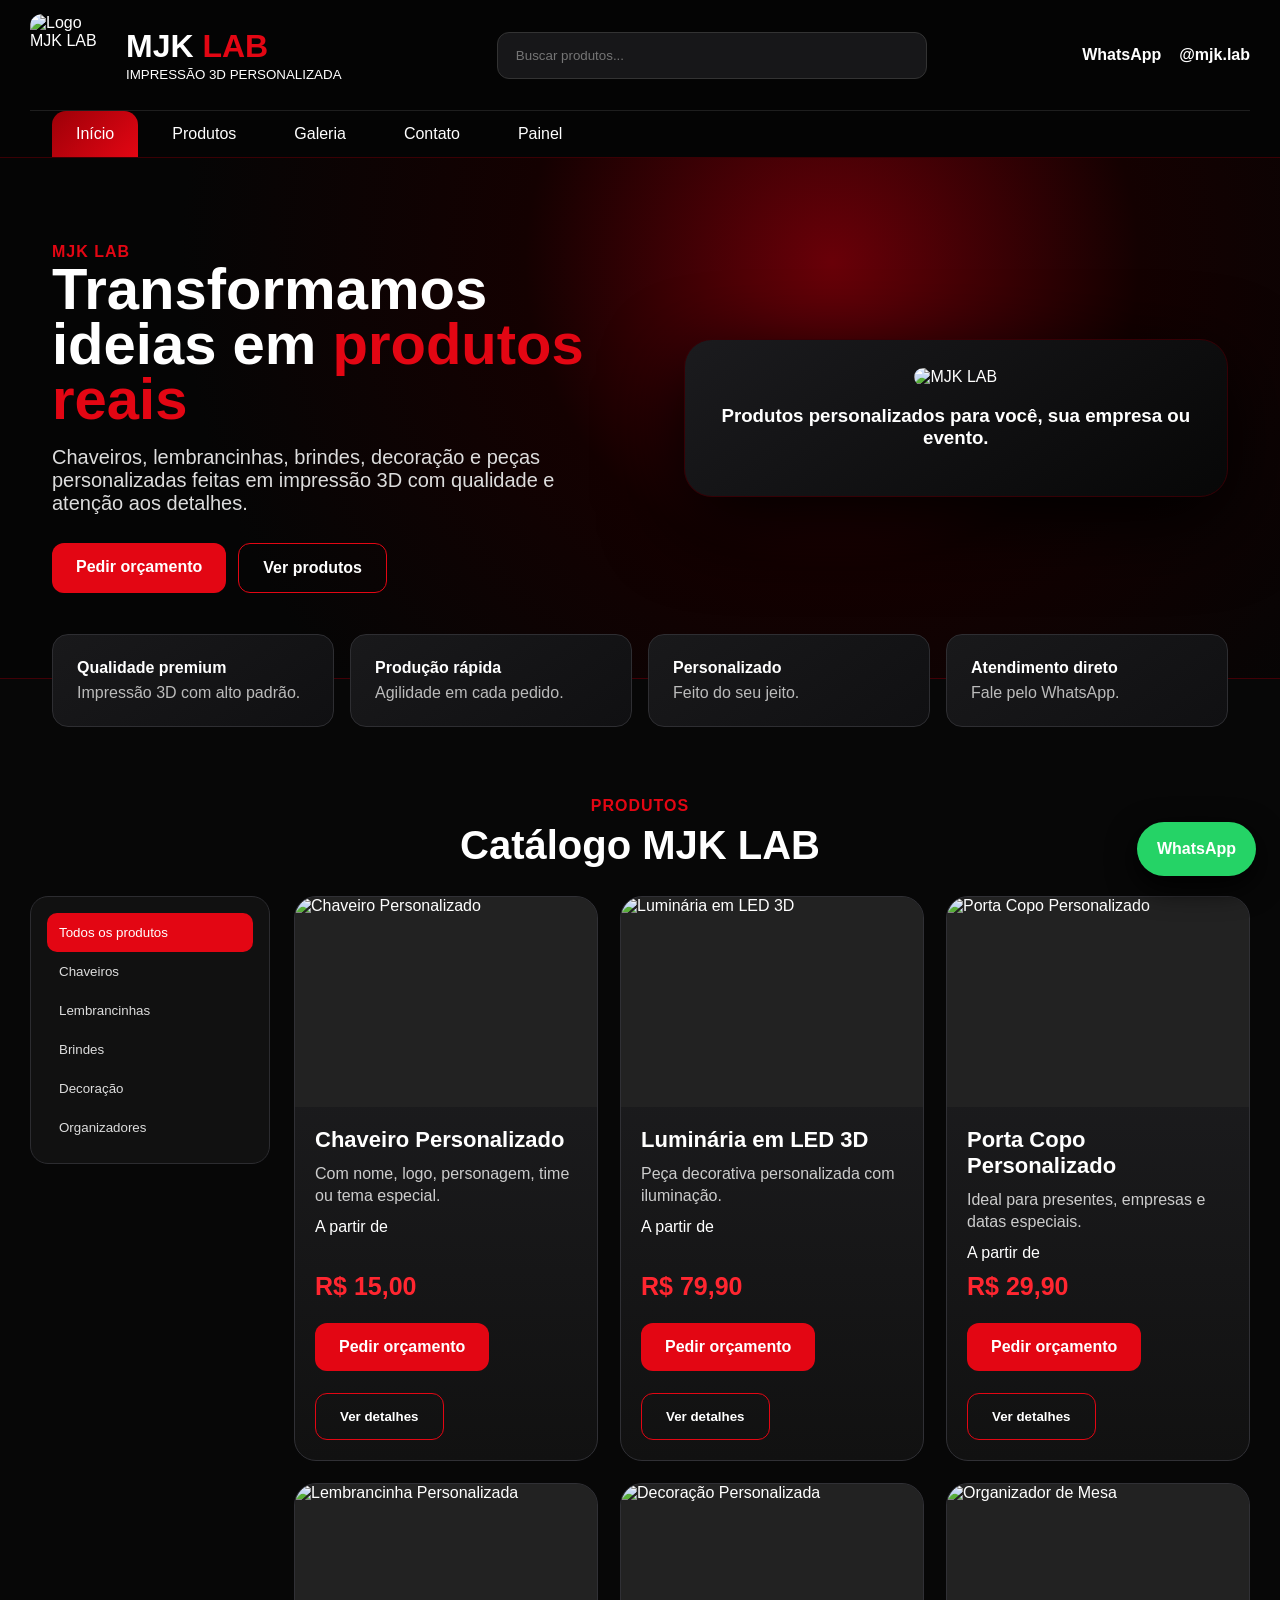
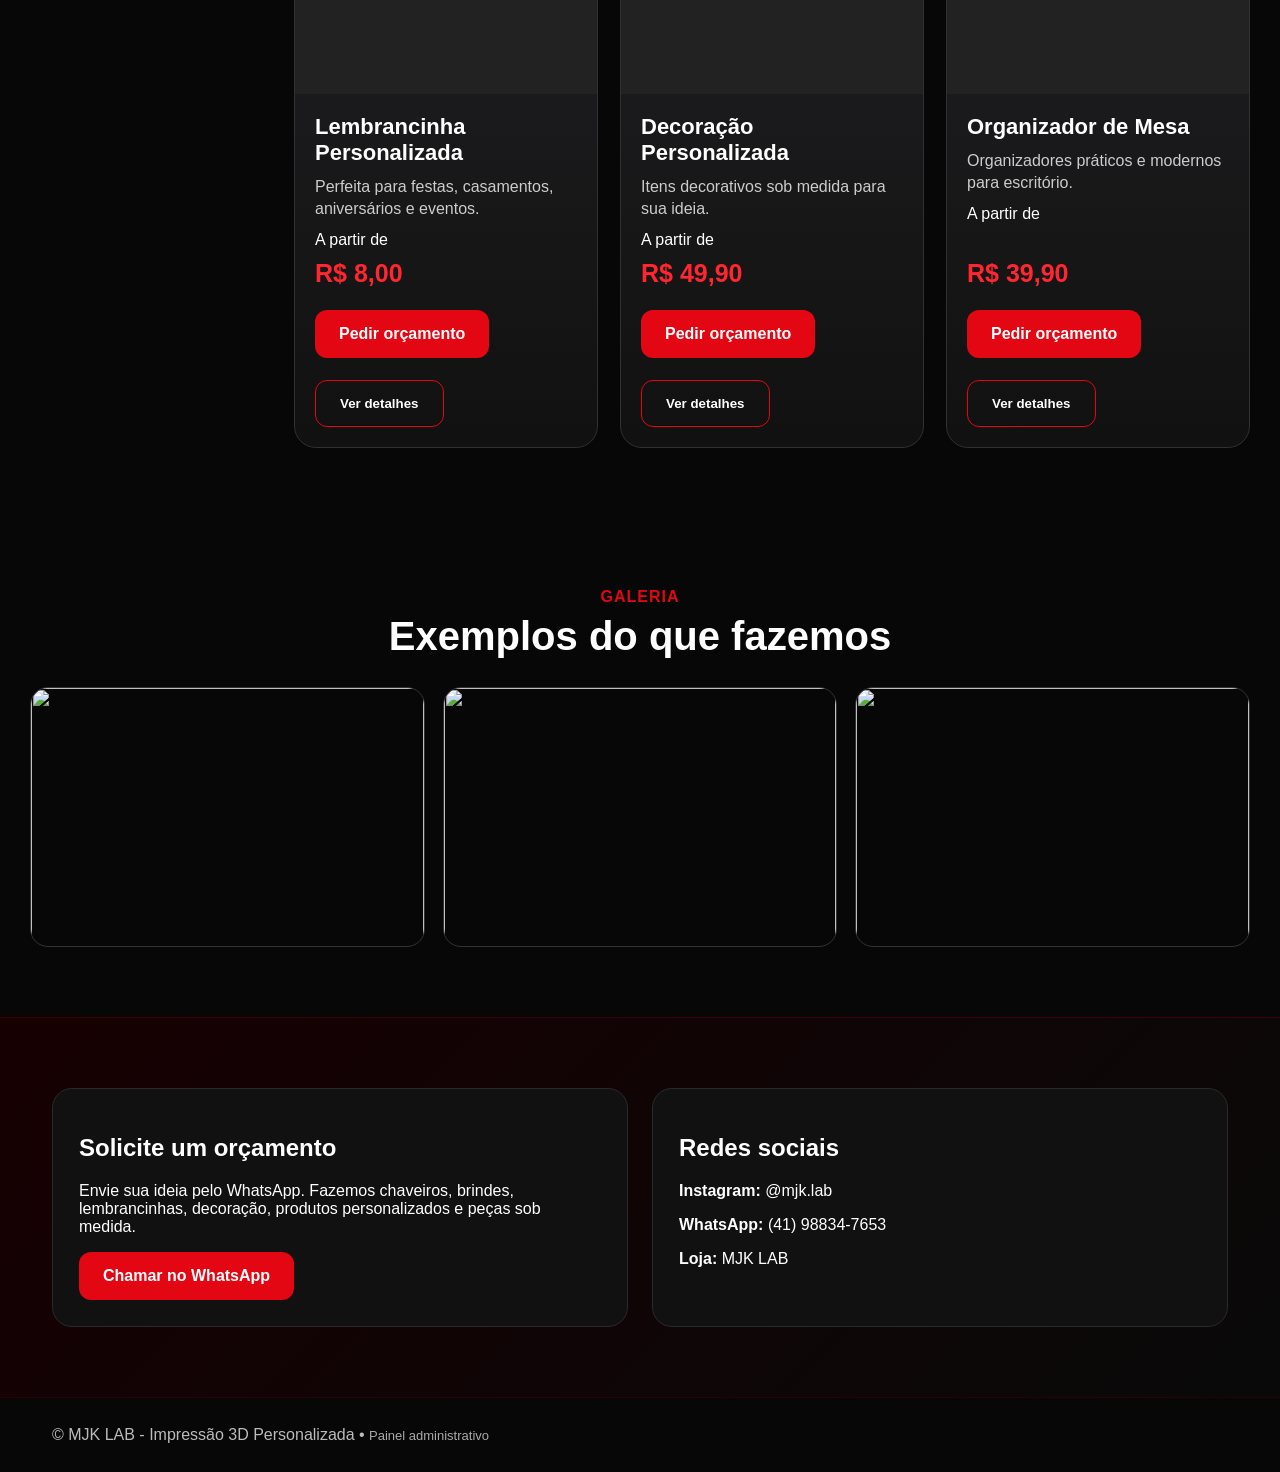
==== index.html @ 2afd1385 "Add files via upload" ====
<!doctype html><html lang="pt-BR"><head><meta charset="utf-8"><meta name="viewport" content="width=device-width,initial-scale=1"><title>MJK LAB | Impressão 3D Personalizada</title><meta name="description" content="Site oficial da MJK LAB: impressão 3D personalizada, chaveiros, brindes, lembrancinhas, decoração e projetos exclusivos."><link rel="stylesheet" href="style.css"><link rel="icon" href="assets/logo-mjk.jpg"></head><body>
<header class="top"><div class="wrap head"><a class="brand" href="#inicio"><img src="assets/logo-mjk.jpg" alt="Logo MJK LAB"><div><h1>MJK <span>LAB</span></h1><small>IMPRESSÃO 3D PERSONALIZADA</small></div></a><div class="search"><input id="search" placeholder="Buscar produtos..."></div><div class="links"><a data-wa="Olá! Quero fazer um orçamento com a MJK LAB" target="_blank">WhatsApp</a><a data-insta target="_blank">@mjk.lab</a></div></div><nav class="wrap nav"><a class="active" href="#inicio">Início</a><a href="#produtos">Produtos</a><a href="#galeria">Galeria</a><a href="#contato">Contato</a><a href="admin/index.html">Painel</a></nav></header>
<main id="inicio" class="hero"><div class="wrap"><section><div class="tag">MJK LAB</div><h2>Transformamos ideias em <span class="red">produtos reais</span></h2><p>Chaveiros, lembrancinhas, brindes, decoração e peças personalizadas feitas em impressão 3D com qualidade e atenção aos detalhes.</p><div class="btns"><a class="btn" data-wa="Olá! Quero solicitar um orçamento" target="_blank">Pedir orçamento</a><a class="btn out" href="#produtos">Ver produtos</a></div></section><section class="hero-card"><img src="assets/logo-mjk.jpg" alt="MJK LAB"><h3>Produtos personalizados para você, sua empresa ou evento.</h3></section></div></main>
<section class="wrap features"><div class="feature"><b>Qualidade premium</b><p>Impressão 3D com alto padrão.</p></div><div class="feature"><b>Produção rápida</b><p>Agilidade em cada pedido.</p></div><div class="feature"><b>Personalizado</b><p>Feito do seu jeito.</p></div><div class="feature"><b>Atendimento direto</b><p>Fale pelo WhatsApp.</p></div></section>
<section id="produtos" class="section wrap"><div class="center"><div class="tag">Produtos</div><h2 class="title">Catálogo MJK LAB</h2></div><div class="layout"><aside class="side"><button class="cat active" data-cat="Todos">Todos os produtos</button><button class="cat" data-cat="Chaveiros">Chaveiros</button><button class="cat" data-cat="Lembrancinhas">Lembrancinhas</button><button class="cat" data-cat="Brindes">Brindes</button><button class="cat" data-cat="Decoração">Decoração</button><button class="cat" data-cat="Organizadores">Organizadores</button></aside><div class="grid" id="products"></div></div></section>
<section id="galeria" class="section wrap"><div class="center"><div class="tag">Galeria</div><h2 class="title">Exemplos do que fazemos</h2></div><div class="gallery"><img src="assets/produtos/chaveiro.jpg"><img src="assets/produtos/luminaria.jpg"><img src="assets/produtos/porta-copo.jpg"></div></section>
<section id="contato" class="section contact"><div class="wrap contact-box"><div class="card"><h2>Solicite um orçamento</h2><p>Envie sua ideia pelo WhatsApp. Fazemos chaveiros, brindes, lembrancinhas, decoração, produtos personalizados e peças sob medida.</p><a class="btn" data-wa="Olá! Vim pelo site e quero fazer um orçamento" target="_blank">Chamar no WhatsApp</a></div><div class="card"><h2>Redes sociais</h2><p><b>Instagram:</b> <a data-insta target="_blank">@mjk.lab</a></p><p><b>WhatsApp:</b> (41) 98834-7653</p><p><b>Loja:</b> MJK LAB</p></div></div></section>
<footer class="foot"><div class="wrap">© MJK LAB - Impressão 3D Personalizada • <a class="admin-link" href="admin/index.html">Painel administrativo</a></div></footer><a class="float" data-wa="Olá! Quero atendimento pelo WhatsApp" target="_blank">WhatsApp</a><div id="modal" class="modal"></div><script src="script.js"></script></body></html>
---- style.css ----
:root{--bg:#070707;--card:#141416;--card2:#202024;--red:#e30613;--red2:#9d0008;--text:#fff;--muted:#c9c9c9;--line:#2e2e32}*{box-sizing:border-box}body{margin:0;font-family:Arial,Helvetica,sans-serif;background:var(--bg);color:var(--text)}a{color:inherit;text-decoration:none}.wrap{max-width:1220px;margin:auto;padding:0 22px}.top{position:sticky;top:0;z-index:10;background:#050505e8;backdrop-filter:blur(12px);border-bottom:1px solid #3a0004}.head{display:flex;align-items:center;gap:20px;padding:14px 0}.brand{display:flex;align-items:center;gap:14px}.brand img{width:82px;height:82px;object-fit:cover;border-radius:12px}.brand h1{margin:0;font-size:32px}.brand span,.red{color:var(--red)}.search{flex:1;display:flex;justify-content:center}.search input{width:min(430px,100%);padding:15px 18px;border:1px solid #333;background:#171719;color:#fff;border-radius:12px}.links{display:flex;gap:18px;align-items:center;font-weight:700}.nav{display:flex;gap:10px;border-top:1px solid #1e1e1e}.nav a{padding:14px 24px;border-radius:14px 14px 0 0}.nav a:hover,.nav .active{background:linear-gradient(135deg,var(--red2),var(--red))}.hero{background:radial-gradient(circle at 65% 20%,#690008 0,#140101 33%,#050505 70%);border-bottom:1px solid #410006}.hero .wrap{display:grid;grid-template-columns:1.05fr .95fr;gap:30px;align-items:center;min-height:520px}.hero h2{font-size:58px;line-height:.95;margin:0 0 18px}.hero p{font-size:20px;color:#ddd;max-width:560px}.btns{display:flex;gap:12px;flex-wrap:wrap;margin-top:28px}.btn{border:0;padding:15px 24px;border-radius:12px;background:var(--red);color:#fff;font-weight:800;cursor:pointer;display:inline-block}.btn.out{background:transparent;border:1px solid var(--red)}.hero-card{background:linear-gradient(145deg,#1b1b1e,#070707);border:1px solid #350005;border-radius:28px;padding:28px;text-align:center;box-shadow:0 25px 80px #000}.hero-card img{width:100%;max-width:420px;border-radius:20px}.features{display:grid;grid-template-columns:repeat(4,1fr);gap:16px;margin-top:-45px}.feature{background:linear-gradient(145deg,#19191b,#101012);border:1px solid var(--line);border-radius:16px;padding:24px}.feature b{color:#fff}.feature p{margin:7px 0 0;color:#bbb}.section{padding:70px 0}.center{text-align:center}.tag{color:var(--red);font-weight:900;text-transform:uppercase;letter-spacing:1px}.title{font-size:40px;margin:8px 0 28px}.layout{display:grid;grid-template-columns:240px 1fr;gap:24px}.side{background:#111;border:1px solid #2c2c30;border-radius:18px;padding:16px;height:max-content;position:sticky;top:150px}.cat{display:block;width:100%;text-align:left;border:0;border-radius:10px;background:transparent;color:#ddd;padding:12px;cursor:pointer}.cat.active,.cat:hover{background:var(--red);color:#fff}.grid{display:grid;grid-template-columns:repeat(3,1fr);gap:22px}.product{background:linear-gradient(180deg,#202023,#111);border:1px solid #303035;border-radius:22px;overflow:hidden;display:flex;flex-direction:column;min-height:455px}.product img{width:100%;height:210px;object-fit:cover;background:#222}.product .body{padding:20px;display:flex;flex-direction:column;gap:10px;flex:1}.product h3{font-size:22px;margin:0}.product p{color:#ccc;margin:0;line-height:1.4}.price{font-size:25px;font-weight:900;color:#ff2630;margin-top:auto}.product .btn{align-self:flex-start;margin-top:12px}.gallery{display:grid;grid-template-columns:repeat(3,1fr);gap:18px}.gallery img{width:100%;height:260px;object-fit:cover;border-radius:18px;border:1px solid #333}.contact{background:linear-gradient(135deg,#170002,#090909);border-top:1px solid #3a0004}.contact-box{display:grid;grid-template-columns:1fr 1fr;gap:24px}.card{background:#111;border:1px solid #2a2a2e;border-radius:20px;padding:26px}.float{position:fixed;right:24px;bottom:24px;background:#25d366;color:#fff;padding:18px 20px;border-radius:999px;font-weight:900;box-shadow:0 10px 30px #000;z-index:11}.foot{padding:28px 0;border-top:1px solid #2d0004;color:#bbb}.admin-link{font-size:13px;color:#aaa}.modal{display:none;position:fixed;inset:0;background:#000b;z-index:30;place-items:center;padding:20px}.modal.show{display:grid}.modal-box{background:#111;border:1px solid #333;border-radius:20px;max-width:620px;width:100%;padding:24px}.modal-box img{width:100%;max-height:260px;object-fit:cover;border-radius:12px}.close{float:right;background:#222;color:#fff;border:0;border-radius:8px;padding:8px 12px;cursor:pointer}@media(max-width:900px){.head{flex-wrap:wrap}.links{width:100%;justify-content:center}.hero .wrap,.contact-box,.layout{grid-template-columns:1fr}.features,.grid,.gallery{grid-template-columns:1fr 1fr}.hero h2{font-size:42px}.side{position:static}.brand img{width:60px;height:60px}}@media(max-width:580px){.features,.grid,.gallery{grid-template-columns:1fr}.nav{overflow:auto}.hero h2{font-size:36px}.brand h1{font-size:24px}.hero .wrap{min-height:auto;padding-top:40px;padding-bottom:50px}.float{right:12px;bottom:12px}}
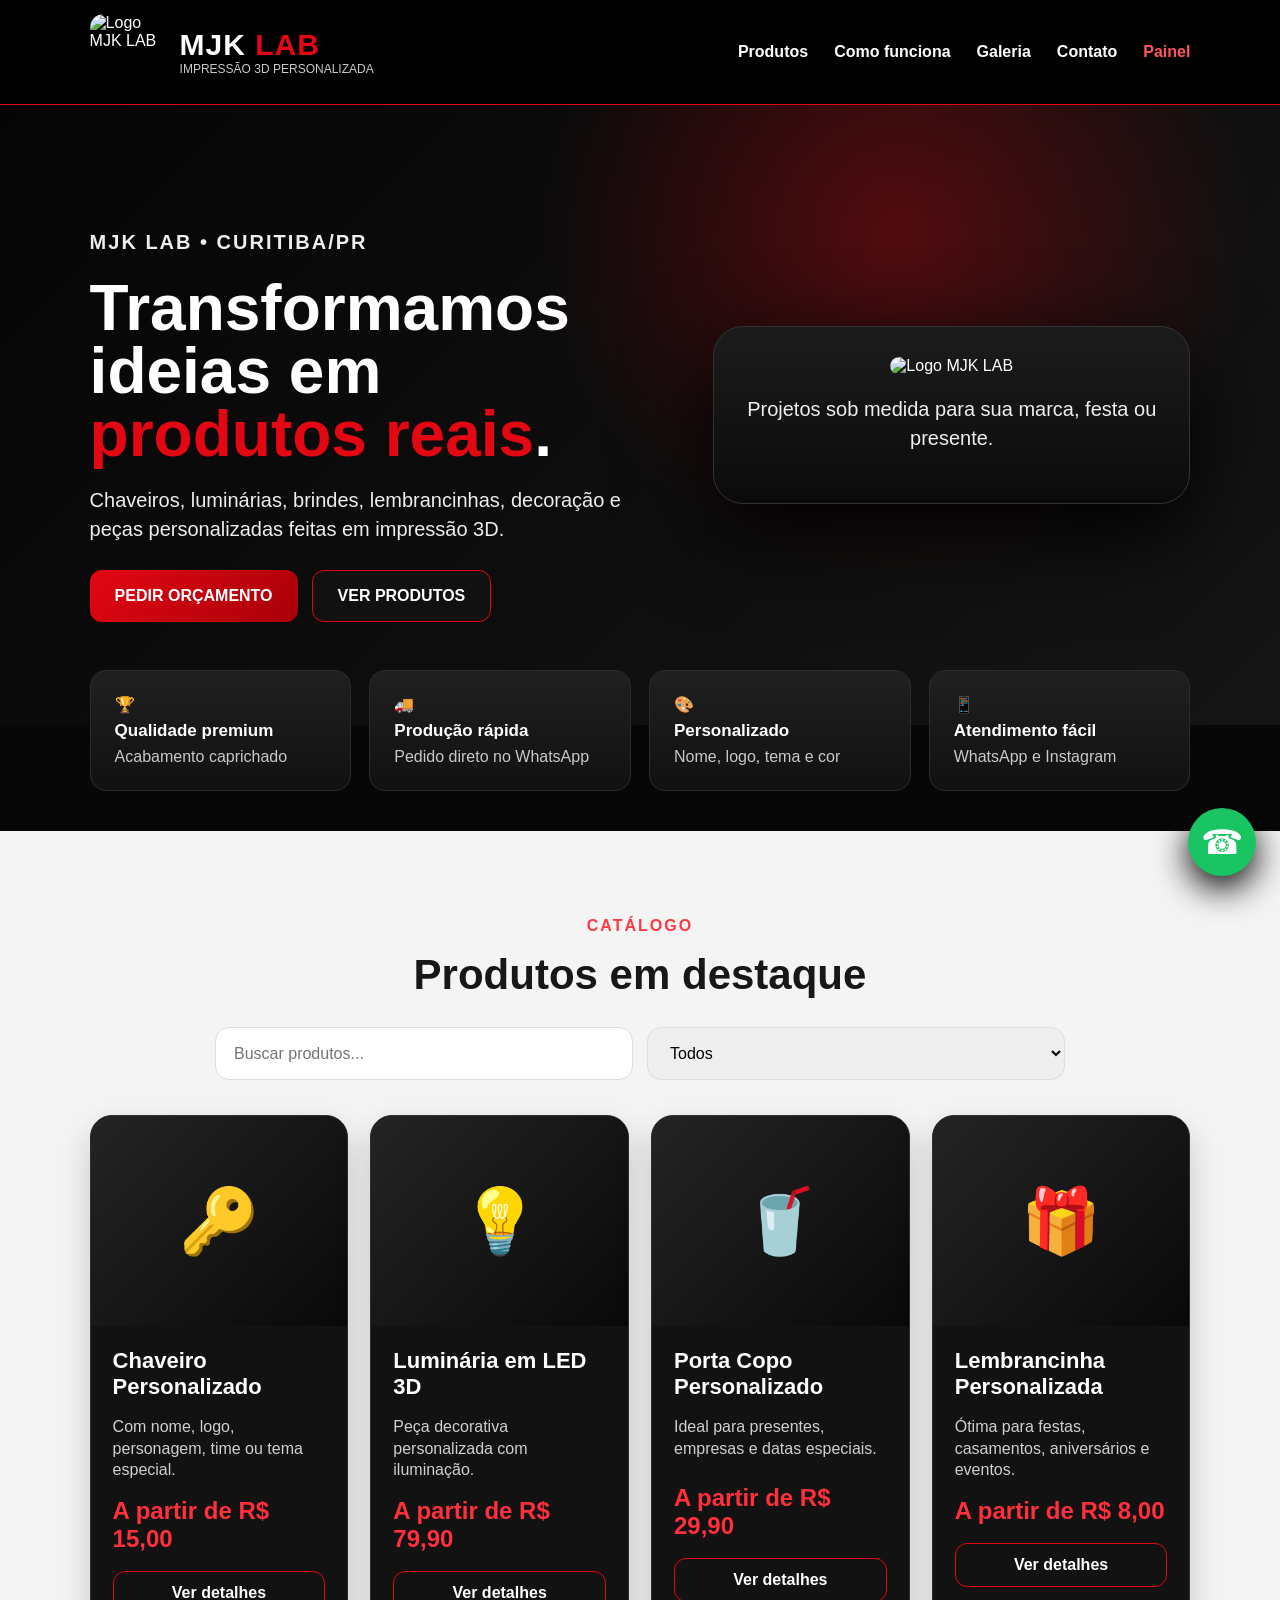
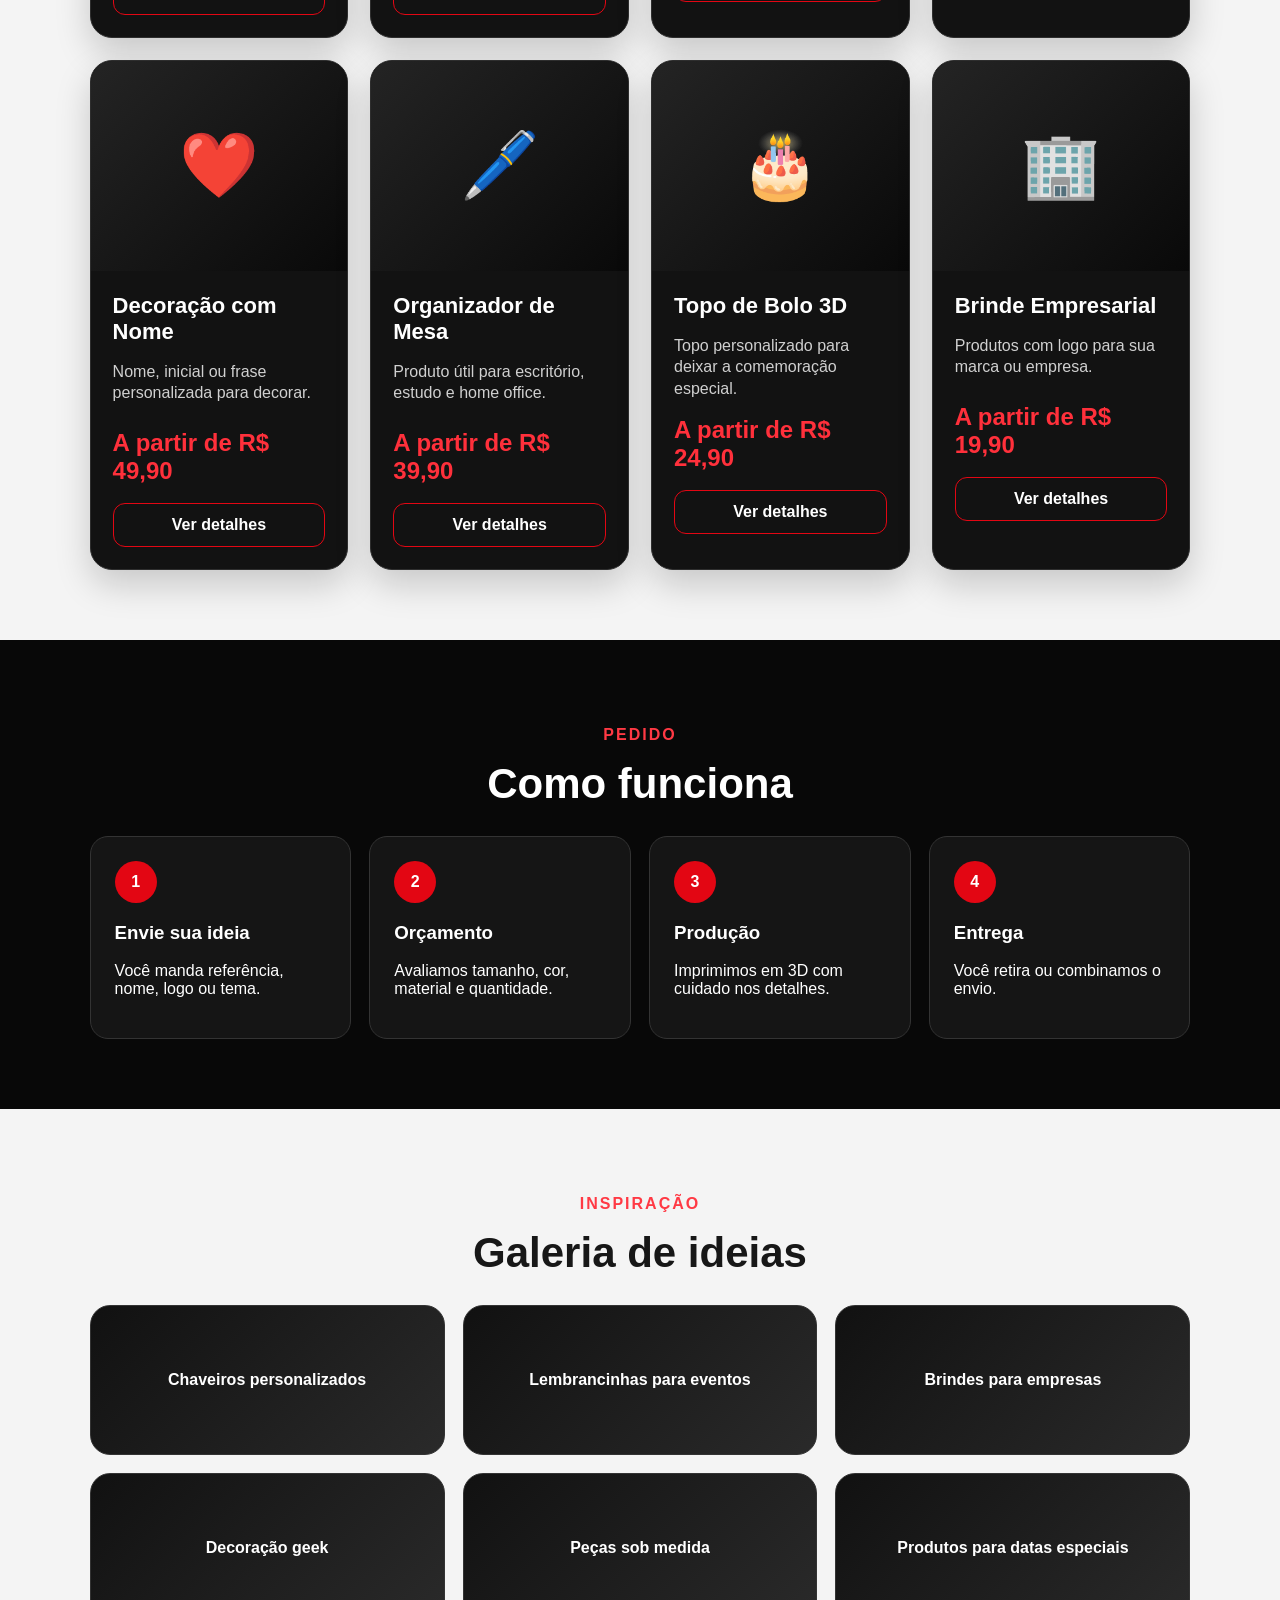
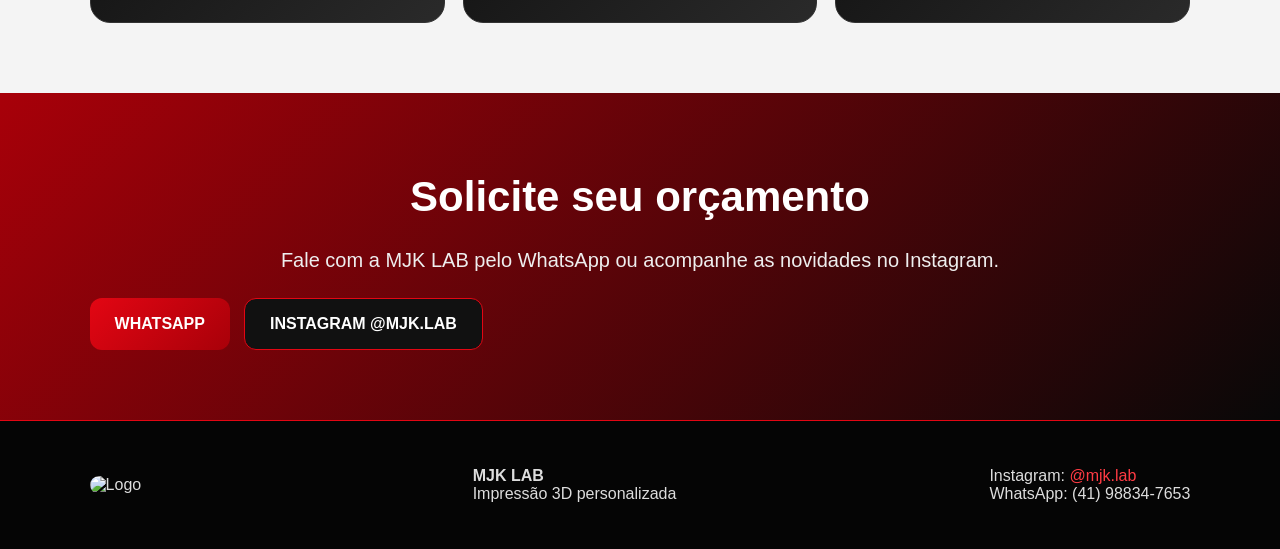
==== commit a9a1b58a: "Add files via upload" ====
--- a/index.html
+++ b/index.html
@@ -1,8 +1,42 @@
-<!doctype html><html lang="pt-BR"><head><meta charset="utf-8"><meta name="viewport" content="width=device-width,initial-scale=1"><title>MJK LAB | Impressão 3D Personalizada</title><meta name="description" content="Site oficial da MJK LAB: impressão 3D personalizada, chaveiros, brindes, lembrancinhas, decoração e projetos exclusivos."><link rel="stylesheet" href="style.css"><link rel="icon" href="assets/logo-mjk.jpg"></head><body>
-<header class="top"><div class="wrap head"><a class="brand" href="#inicio"><img src="assets/logo-mjk.jpg" alt="Logo MJK LAB"><div><h1>MJK <span>LAB</span></h1><small>IMPRESSÃO 3D PERSONALIZADA</small></div></a><div class="search"><input id="search" placeholder="Buscar produtos..."></div><div class="links"><a data-wa="Olá! Quero fazer um orçamento com a MJK LAB" target="_blank">WhatsApp</a><a data-insta target="_blank">@mjk.lab</a></div></div><nav class="wrap nav"><a class="active" href="#inicio">Início</a><a href="#produtos">Produtos</a><a href="#galeria">Galeria</a><a href="#contato">Contato</a><a href="admin/index.html">Painel</a></nav></header>
-<main id="inicio" class="hero"><div class="wrap"><section><div class="tag">MJK LAB</div><h2>Transformamos ideias em <span class="red">produtos reais</span></h2><p>Chaveiros, lembrancinhas, brindes, decoração e peças personalizadas feitas em impressão 3D com qualidade e atenção aos detalhes.</p><div class="btns"><a class="btn" data-wa="Olá! Quero solicitar um orçamento" target="_blank">Pedir orçamento</a><a class="btn out" href="#produtos">Ver produtos</a></div></section><section class="hero-card"><img src="assets/logo-mjk.jpg" alt="MJK LAB"><h3>Produtos personalizados para você, sua empresa ou evento.</h3></section></div></main>
-<section class="wrap features"><div class="feature"><b>Qualidade premium</b><p>Impressão 3D com alto padrão.</p></div><div class="feature"><b>Produção rápida</b><p>Agilidade em cada pedido.</p></div><div class="feature"><b>Personalizado</b><p>Feito do seu jeito.</p></div><div class="feature"><b>Atendimento direto</b><p>Fale pelo WhatsApp.</p></div></section>
-<section id="produtos" class="section wrap"><div class="center"><div class="tag">Produtos</div><h2 class="title">Catálogo MJK LAB</h2></div><div class="layout"><aside class="side"><button class="cat active" data-cat="Todos">Todos os produtos</button><button class="cat" data-cat="Chaveiros">Chaveiros</button><button class="cat" data-cat="Lembrancinhas">Lembrancinhas</button><button class="cat" data-cat="Brindes">Brindes</button><button class="cat" data-cat="Decoração">Decoração</button><button class="cat" data-cat="Organizadores">Organizadores</button></aside><div class="grid" id="products"></div></div></section>
-<section id="galeria" class="section wrap"><div class="center"><div class="tag">Galeria</div><h2 class="title">Exemplos do que fazemos</h2></div><div class="gallery"><img src="assets/produtos/chaveiro.jpg"><img src="assets/produtos/luminaria.jpg"><img src="assets/produtos/porta-copo.jpg"></div></section>
-<section id="contato" class="section contact"><div class="wrap contact-box"><div class="card"><h2>Solicite um orçamento</h2><p>Envie sua ideia pelo WhatsApp. Fazemos chaveiros, brindes, lembrancinhas, decoração, produtos personalizados e peças sob medida.</p><a class="btn" data-wa="Olá! Vim pelo site e quero fazer um orçamento" target="_blank">Chamar no WhatsApp</a></div><div class="card"><h2>Redes sociais</h2><p><b>Instagram:</b> <a data-insta target="_blank">@mjk.lab</a></p><p><b>WhatsApp:</b> (41) 98834-7653</p><p><b>Loja:</b> MJK LAB</p></div></div></section>
-<footer class="foot"><div class="wrap">© MJK LAB - Impressão 3D Personalizada • <a class="admin-link" href="admin/index.html">Painel administrativo</a></div></footer><a class="float" data-wa="Olá! Quero atendimento pelo WhatsApp" target="_blank">WhatsApp</a><div id="modal" class="modal"></div><script src="script.js"></script></body></html>
+<!doctype html>
+<html lang="pt-BR">
+<head>
+  <meta charset="utf-8" />
+  <meta name="viewport" content="width=device-width, initial-scale=1" />
+  <title>MJK LAB | Impressão 3D Personalizada</title>
+  <meta name="description" content="MJK LAB: impressão 3D personalizada, chaveiros, brindes, lembrancinhas, decoração, presentes e projetos exclusivos." />
+  <link rel="stylesheet" href="estilo.css" />
+</head>
+<body>
+  <header class="topbar">
+    <a class="brand" href="#inicio"><img src="assets/logo-mjk.jpg" alt="Logo MJK LAB"><span><b>MJK <em>LAB</em></b><small>Impressão 3D personalizada</small></span></a>
+    <button class="menu" id="menuBtn">☰</button>
+    <nav id="nav">
+      <a href="#produtos">Produtos</a><a href="#como-funciona">Como funciona</a><a href="#galeria">Galeria</a><a href="#contato">Contato</a><a href="admin/index.html" class="adminlink">Painel</a>
+    </nav>
+  </header>
+  <main>
+    <section class="hero" id="inicio">
+      <div class="heroText">
+        <p class="tag">MJK LAB • Curitiba/PR</p>
+        <h1>Transformamos ideias em <span>produtos reais</span>.</h1>
+        <p>Chaveiros, luminárias, brindes, lembrancinhas, decoração e peças personalizadas feitas em impressão 3D.</p>
+        <div class="actions"><a class="btn primary" target="_blank" href="https://wa.me/5541988347653?text=Ol%C3%A1%2C%20vim%20pelo%20site%20da%20MJK%20LAB%20e%20quero%20um%20or%C3%A7amento.">Pedir orçamento</a><a class="btn ghost" href="#produtos">Ver produtos</a></div>
+      </div>
+      <div class="heroCard"><img src="assets/logo-mjk.jpg" alt="Logo MJK LAB"><p>Projetos sob medida para sua marca, festa ou presente.</p></div>
+    </section>
+    <section class="features"><div>🏆<b>Qualidade premium</b><span>Acabamento caprichado</span></div><div>🚚<b>Produção rápida</b><span>Pedido direto no WhatsApp</span></div><div>🎨<b>Personalizado</b><span>Nome, logo, tema e cor</span></div><div>📱<b>Atendimento fácil</b><span>WhatsApp e Instagram</span></div></section>
+    <section class="section" id="produtos">
+      <p class="tag center">Catálogo</p><h2>Produtos em destaque</h2>
+      <div class="toolbar"><input id="busca" placeholder="Buscar produtos..."/><select id="categoria"><option value="todos">Todos</option></select></div>
+      <div id="gridProdutos" class="grid"></div>
+    </section>
+    <section class="section dark" id="como-funciona"><p class="tag center">Pedido</p><h2>Como funciona</h2><div class="steps"><div><b>1</b><h3>Envie sua ideia</h3><p>Você manda referência, nome, logo ou tema.</p></div><div><b>2</b><h3>Orçamento</h3><p>Avaliamos tamanho, cor, material e quantidade.</p></div><div><b>3</b><h3>Produção</h3><p>Imprimimos em 3D com cuidado nos detalhes.</p></div><div><b>4</b><h3>Entrega</h3><p>Você retira ou combinamos o envio.</p></div></div></section>
+    <section class="section" id="galeria"><p class="tag center">Inspiração</p><h2>Galeria de ideias</h2><div class="gallery"><div>Chaveiros personalizados</div><div>Lembrancinhas para eventos</div><div>Brindes para empresas</div><div>Decoração geek</div><div>Peças sob medida</div><div>Produtos para datas especiais</div></div></section>
+    <section class="contact" id="contato"><h2>Solicite seu orçamento</h2><p>Fale com a MJK LAB pelo WhatsApp ou acompanhe as novidades no Instagram.</p><div class="actions"><a class="btn primary" target="_blank" href="https://wa.me/5541988347653">WhatsApp</a><a class="btn ghost" target="_blank" href="https://instagram.com/mjk.lab">Instagram @mjk.lab</a></div></section>
+  </main>
+  <a class="float" target="_blank" href="https://wa.me/5541988347653">☎</a>
+  <footer><img src="assets/logo-mjk.jpg" alt="Logo"><p><b>MJK LAB</b><br>Impressão 3D personalizada</p><p>Instagram: <a target="_blank" href="https://instagram.com/mjk.lab">@mjk.lab</a><br>WhatsApp: (41) 98834-7653</p></footer>
+  <script src="script.js"></script>
+</body>
+</html>
--- a/estilo.css
+++ b/estilo.css
@@ -0,0 +1 @@
+:root{--bg:#070707;--panel:#111;--panel2:#1b1b1b;--red:#e30613;--red2:#a80009;--txt:#fff;--muted:#c9c9c9;--line:#2c2c2c}*{box-sizing:border-box}html{scroll-behavior:smooth}body{margin:0;font-family:Arial,Helvetica,sans-serif;background:var(--bg);color:var(--txt)}a{color:inherit;text-decoration:none}.topbar{position:sticky;top:0;z-index:10;display:flex;align-items:center;justify-content:space-between;padding:14px 7%;background:rgba(0,0,0,.92);border-bottom:1px solid var(--red)}.brand{display:flex;align-items:center;gap:14px}.brand img{width:76px;height:76px;object-fit:cover;border-radius:14px}.brand b{font-size:30px;letter-spacing:1px}.brand em{color:var(--red);font-style:normal}.brand small{display:block;color:var(--muted);text-transform:uppercase;font-size:12px}nav{display:flex;gap:26px;font-weight:700}nav a:hover{color:var(--red)}.adminlink{color:#ff555d}.menu{display:none;background:var(--red);color:#fff;border:0;border-radius:10px;padding:10px 14px;font-size:22px}.hero{min-height:620px;padding:70px 7%;display:grid;grid-template-columns:1.1fr .9fr;gap:40px;align-items:center;background:radial-gradient(circle at 70% 20%,rgba(227,6,19,.32),transparent 35%),linear-gradient(135deg,#050505,#151515)}.tag{color:#ff3944;text-transform:uppercase;font-weight:900;letter-spacing:2px}.center{text-align:center}.hero h1{font-size:64px;line-height:.98;margin:14px 0}.hero h1 span,h2 span{color:var(--red)}.hero p{font-size:20px;color:#eee;max-width:650px;line-height:1.45}.actions{display:flex;gap:14px;flex-wrap:wrap;margin-top:26px}.btn{display:inline-flex;align-items:center;justify-content:center;padding:16px 25px;border-radius:12px;font-weight:900;text-transform:uppercase}.primary{background:linear-gradient(135deg,var(--red),var(--red2))}.ghost{border:1px solid var(--red);background:#111}.heroCard{background:linear-gradient(180deg,#1c1c1c,#0b0b0b);border:1px solid #333;border-radius:30px;padding:30px;text-align:center;box-shadow:0 30px 90px #000}.heroCard img{width:100%;max-width:420px;border-radius:24px}.features{display:grid;grid-template-columns:repeat(4,1fr);gap:18px;margin:-55px 7% 40px;position:relative}.features div{background:linear-gradient(180deg,#202020,#111);border:1px solid var(--line);border-radius:16px;padding:24px;display:grid;gap:7px}.features div:first-letter{font-size:34px}.features b{font-size:17px}.features span{color:var(--muted)}.section{padding:70px 7%;background:#f4f4f4;color:#171717}.section.dark{background:#080808;color:white}h2{text-align:center;font-size:42px;margin:10px 0 28px}.toolbar{display:flex;gap:14px;max-width:850px;margin:0 auto 35px}.toolbar input,.toolbar select{width:100%;padding:16px 18px;border:1px solid #ddd;border-radius:14px;font-size:16px}.grid{display:grid;grid-template-columns:repeat(4,1fr);gap:22px}.card{background:#121212;color:white;border:1px solid #2e2e2e;border-radius:22px;overflow:hidden;box-shadow:0 15px 35px rgba(0,0,0,.18)}.thumb{height:210px;background:linear-gradient(135deg,#242424,#090909);display:flex;align-items:center;justify-content:center;font-size:64px}.cardBody{padding:22px}.card h3{margin:0 0 10px;font-size:22px}.card p{color:#d0d0d0;min-height:52px;line-height:1.35}.price{display:block;color:#ff303b;font-weight:900;font-size:24px;margin:16px 0 18px}.details{display:block;text-align:center;border:1px solid var(--red);border-radius:12px;padding:12px;font-weight:900}.steps{display:grid;grid-template-columns:repeat(4,1fr);gap:18px}.steps div{background:#151515;border:1px solid #333;border-radius:18px;padding:24px}.steps b{background:var(--red);border-radius:50%;width:42px;height:42px;display:grid;place-items:center}.gallery{display:grid;grid-template-columns:repeat(3,1fr);gap:18px}.gallery div{min-height:150px;background:linear-gradient(135deg,#111,#2a2a2a);color:#fff;border-radius:20px;display:grid;place-items:center;font-weight:900;border:1px solid #333}.contact{padding:70px 7%;text-align:center;background:linear-gradient(135deg,var(--red2),#080808)}.contact p{font-size:20px;color:#eee}.float{position:fixed;right:24px;bottom:24px;background:#19c463;width:68px;height:68px;border-radius:50%;display:grid;place-items:center;font-size:34px;box-shadow:0 12px 35px #000;z-index:9}footer{display:flex;align-items:center;justify-content:space-between;gap:20px;padding:30px 7%;background:#050505;border-top:1px solid var(--red);color:#ddd}footer img{width:70px;border-radius:12px}footer a{color:#ff3b44}@media(max-width:900px){.menu{display:block}nav{display:none;position:absolute;top:105px;left:0;right:0;background:#000;flex-direction:column;padding:22px 7%;border-bottom:1px solid var(--red)}nav.open{display:flex}.hero{grid-template-columns:1fr;padding-top:40px}.hero h1{font-size:42px}.features,.grid,.steps,.gallery{grid-template-columns:1fr}.features{margin:0 7% 30px}.toolbar{flex-direction:column}footer{flex-direction:column;text-align:center}}
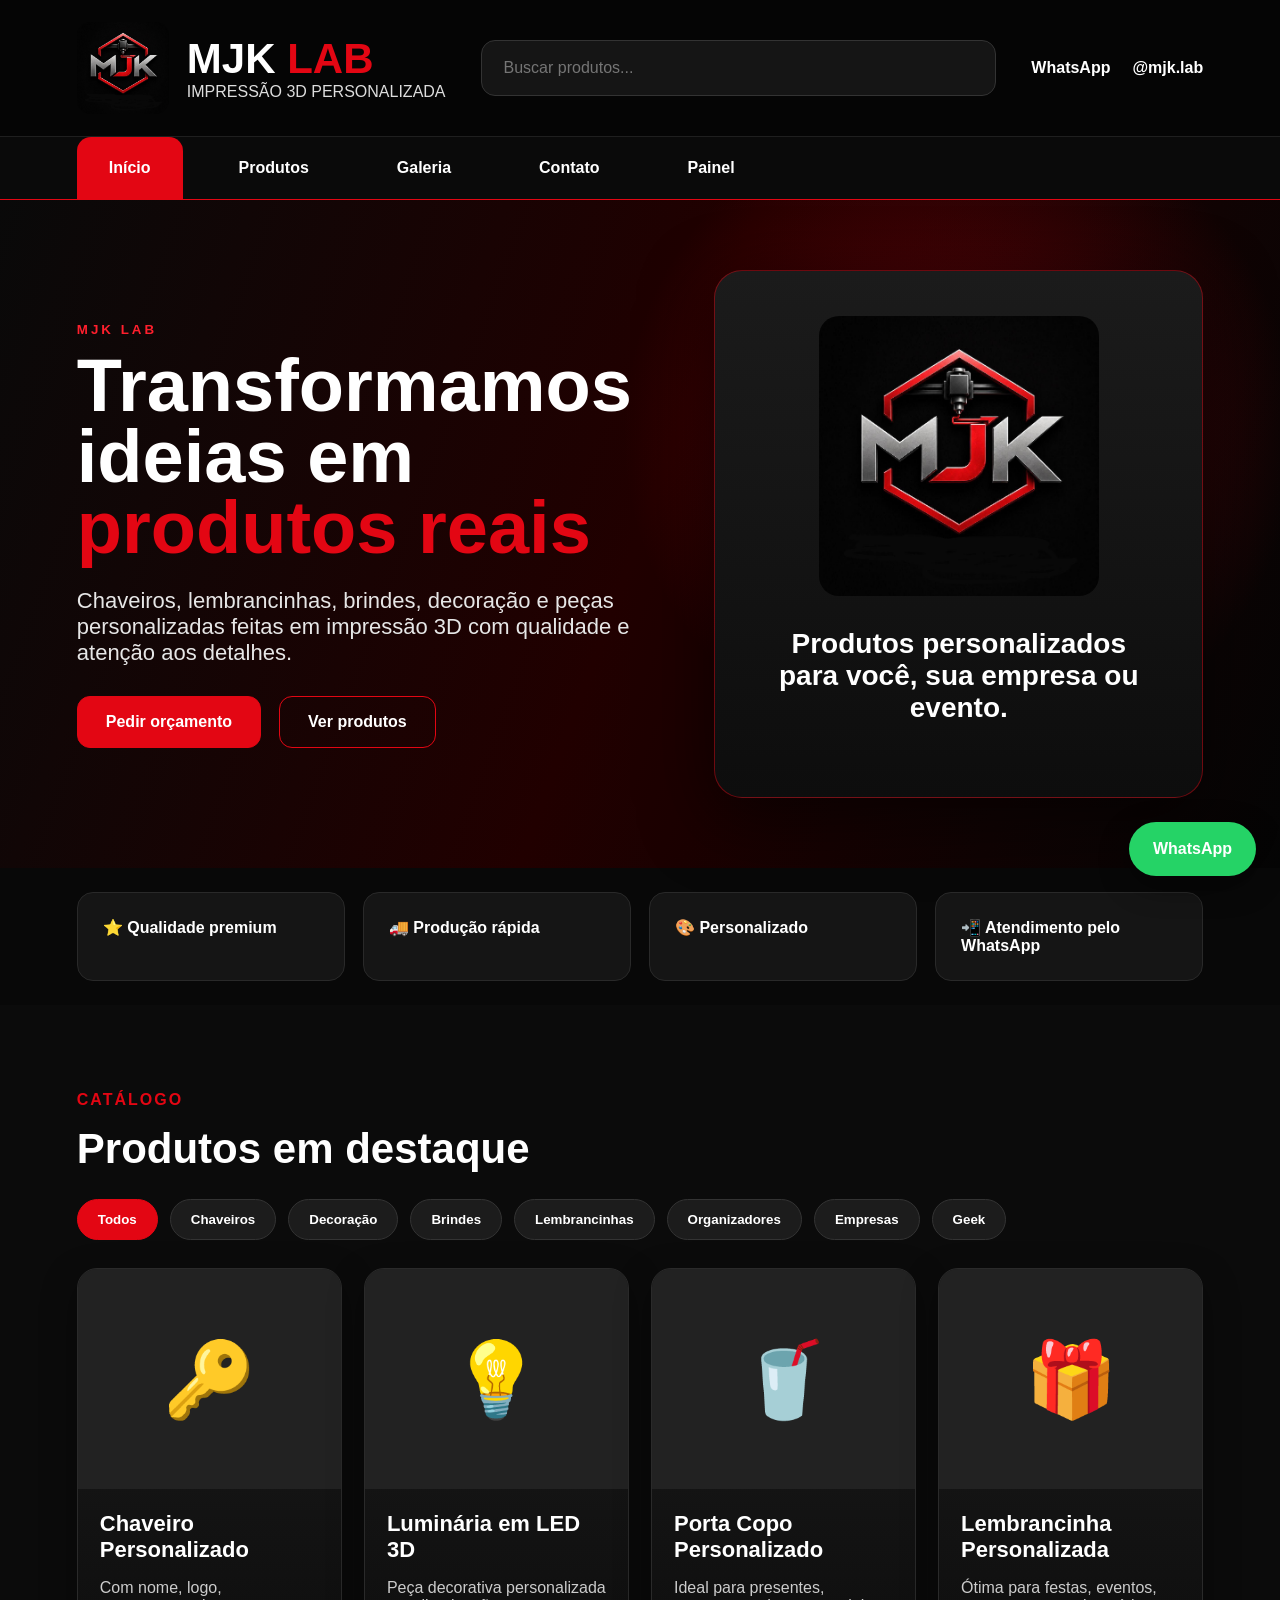
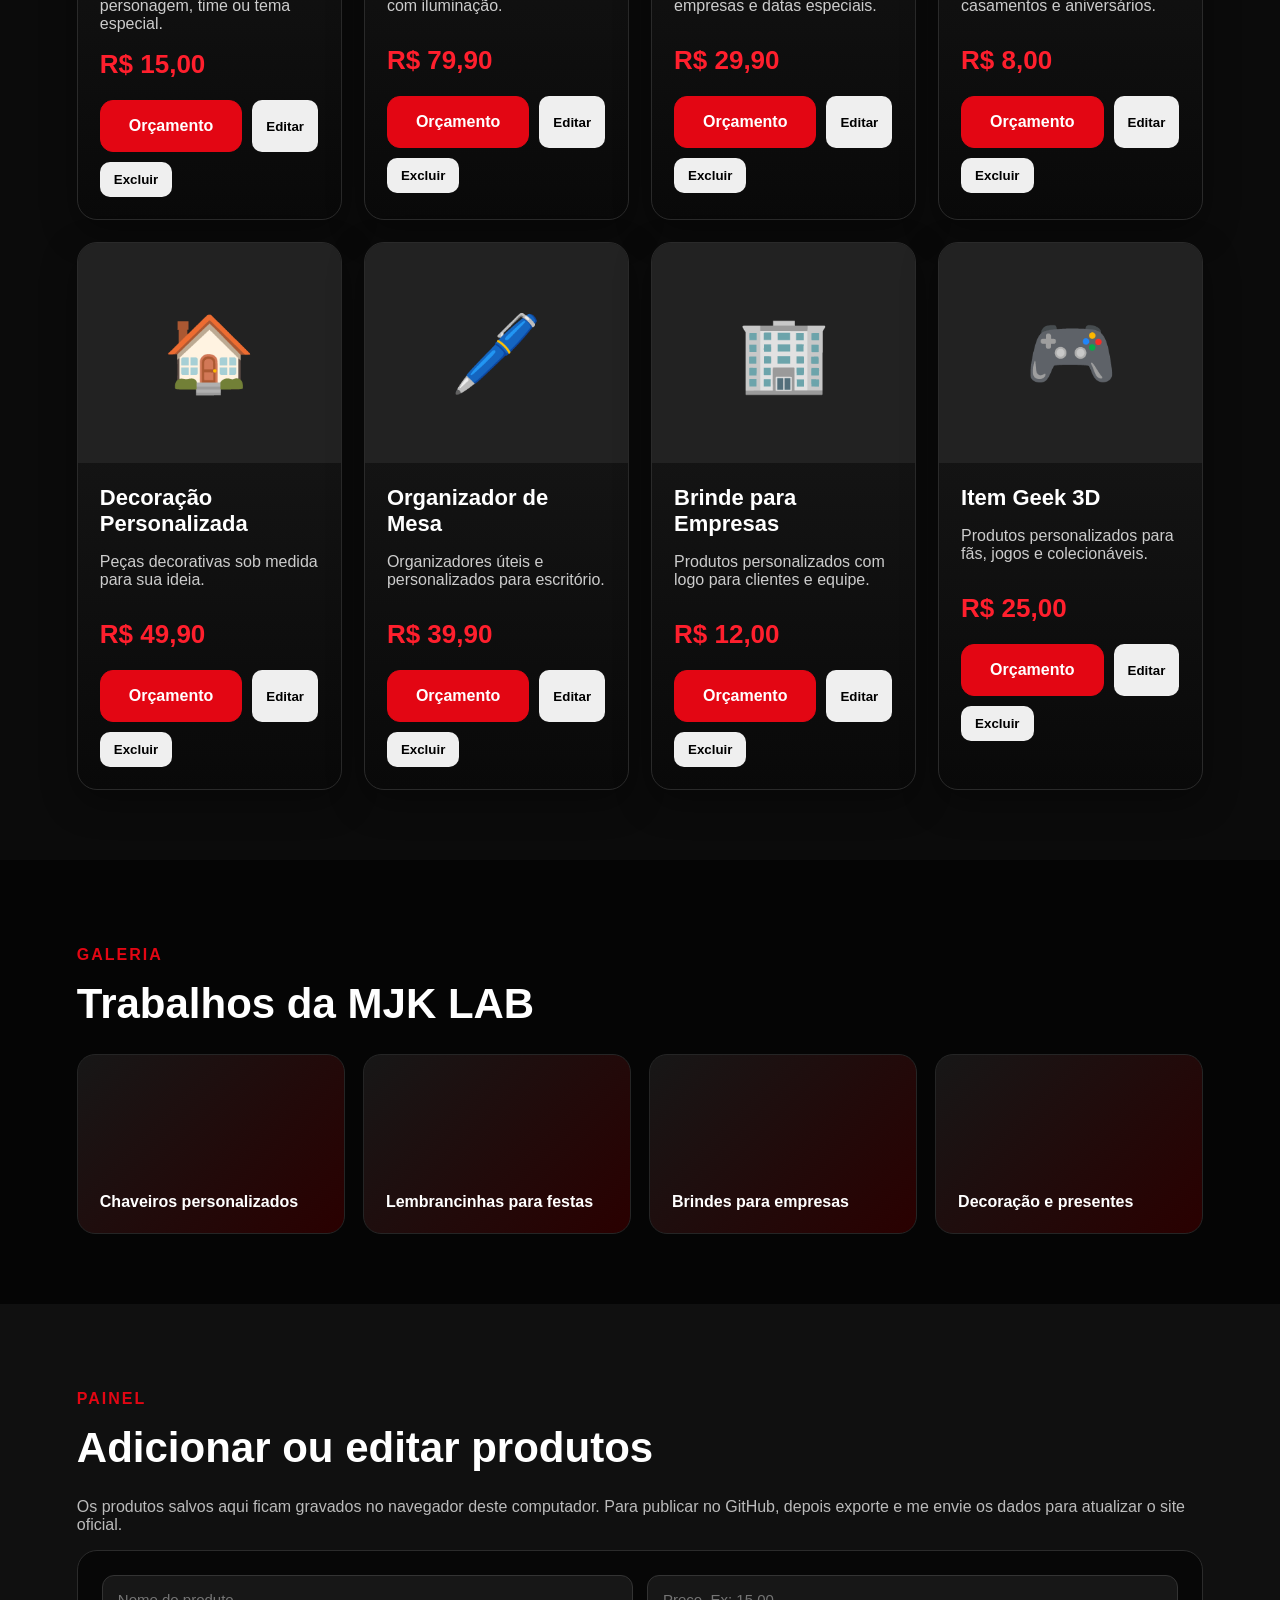
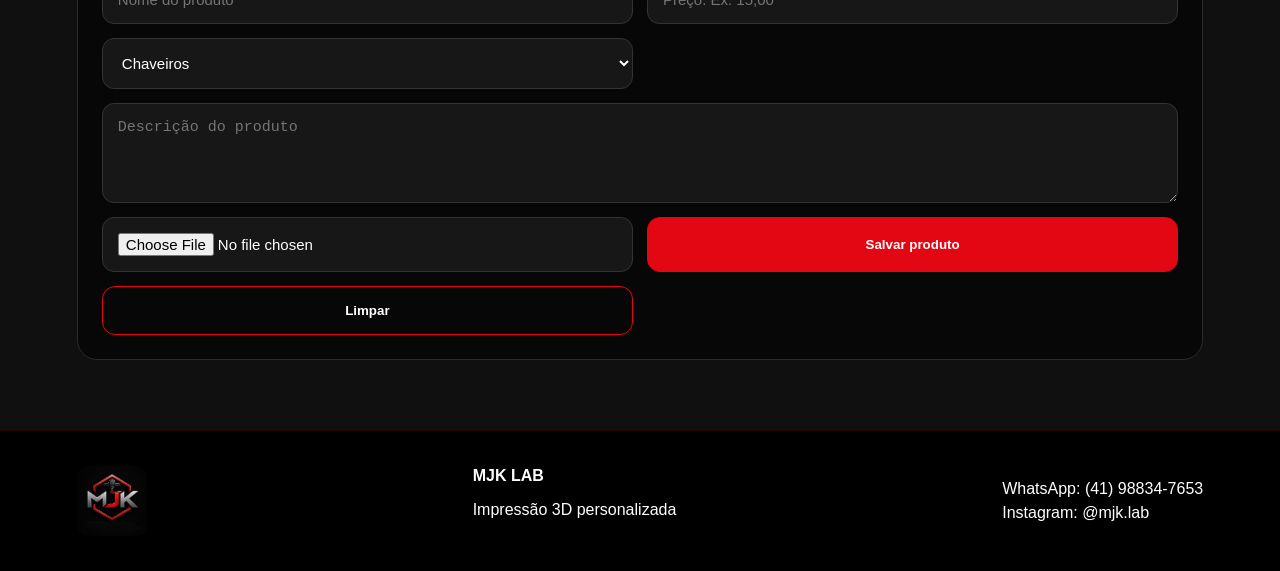
==== commit 43a798ea: "Add files via upload" ====
--- a/index.html
+++ b/index.html
@@ -4,39 +4,46 @@
   <meta charset="utf-8" />
   <meta name="viewport" content="width=device-width, initial-scale=1" />
   <title>MJK LAB | Impressão 3D Personalizada</title>
-  <meta name="description" content="MJK LAB: impressão 3D personalizada, chaveiros, brindes, lembrancinhas, decoração, presentes e projetos exclusivos." />
+  <meta name="description" content="MJK LAB: produtos personalizados em impressão 3D, chaveiros, lembrancinhas, brindes, decoração e projetos exclusivos." />
   <link rel="stylesheet" href="estilo.css" />
 </head>
 <body>
-  <header class="topbar">
-    <a class="brand" href="#inicio"><img src="assets/logo-mjk.jpg" alt="Logo MJK LAB"><span><b>MJK <em>LAB</em></b><small>Impressão 3D personalizada</small></span></a>
-    <button class="menu" id="menuBtn">☰</button>
-    <nav id="nav">
-      <a href="#produtos">Produtos</a><a href="#como-funciona">Como funciona</a><a href="#galeria">Galeria</a><a href="#contato">Contato</a><a href="admin/index.html" class="adminlink">Painel</a>
-    </nav>
+  <header class="topo">
+    <div class="brand">
+      <img src="logo-mjk.jpg" alt="Logo MJK LAB" class="logo" />
+      <div><h1>MJK <span>LAB</span></h1><p>Impressão 3D personalizada</p></div>
+    </div>
+    <input id="busca" placeholder="Buscar produtos..." />
+    <div class="redes"><a target="_blank" href="https://wa.me/5541988347653">WhatsApp</a><a target="_blank" href="https://instagram.com/mjk.lab">@mjk.lab</a></div>
   </header>
-  <main>
-    <section class="hero" id="inicio">
-      <div class="heroText">
-        <p class="tag">MJK LAB • Curitiba/PR</p>
-        <h1>Transformamos ideias em <span>produtos reais</span>.</h1>
-        <p>Chaveiros, luminárias, brindes, lembrancinhas, decoração e peças personalizadas feitas em impressão 3D.</p>
-        <div class="actions"><a class="btn primary" target="_blank" href="https://wa.me/5541988347653?text=Ol%C3%A1%2C%20vim%20pelo%20site%20da%20MJK%20LAB%20e%20quero%20um%20or%C3%A7amento.">Pedir orçamento</a><a class="btn ghost" href="#produtos">Ver produtos</a></div>
-      </div>
-      <div class="heroCard"><img src="assets/logo-mjk.jpg" alt="Logo MJK LAB"><p>Projetos sob medida para sua marca, festa ou presente.</p></div>
-    </section>
-    <section class="features"><div>🏆<b>Qualidade premium</b><span>Acabamento caprichado</span></div><div>🚚<b>Produção rápida</b><span>Pedido direto no WhatsApp</span></div><div>🎨<b>Personalizado</b><span>Nome, logo, tema e cor</span></div><div>📱<b>Atendimento fácil</b><span>WhatsApp e Instagram</span></div></section>
-    <section class="section" id="produtos">
-      <p class="tag center">Catálogo</p><h2>Produtos em destaque</h2>
-      <div class="toolbar"><input id="busca" placeholder="Buscar produtos..."/><select id="categoria"><option value="todos">Todos</option></select></div>
-      <div id="gridProdutos" class="grid"></div>
-    </section>
-    <section class="section dark" id="como-funciona"><p class="tag center">Pedido</p><h2>Como funciona</h2><div class="steps"><div><b>1</b><h3>Envie sua ideia</h3><p>Você manda referência, nome, logo ou tema.</p></div><div><b>2</b><h3>Orçamento</h3><p>Avaliamos tamanho, cor, material e quantidade.</p></div><div><b>3</b><h3>Produção</h3><p>Imprimimos em 3D com cuidado nos detalhes.</p></div><div><b>4</b><h3>Entrega</h3><p>Você retira ou combinamos o envio.</p></div></div></section>
-    <section class="section" id="galeria"><p class="tag center">Inspiração</p><h2>Galeria de ideias</h2><div class="gallery"><div>Chaveiros personalizados</div><div>Lembrancinhas para eventos</div><div>Brindes para empresas</div><div>Decoração geek</div><div>Peças sob medida</div><div>Produtos para datas especiais</div></div></section>
-    <section class="contact" id="contato"><h2>Solicite seu orçamento</h2><p>Fale com a MJK LAB pelo WhatsApp ou acompanhe as novidades no Instagram.</p><div class="actions"><a class="btn primary" target="_blank" href="https://wa.me/5541988347653">WhatsApp</a><a class="btn ghost" target="_blank" href="https://instagram.com/mjk.lab">Instagram @mjk.lab</a></div></section>
-  </main>
-  <a class="float" target="_blank" href="https://wa.me/5541988347653">☎</a>
-  <footer><img src="assets/logo-mjk.jpg" alt="Logo"><p><b>MJK LAB</b><br>Impressão 3D personalizada</p><p>Instagram: <a target="_blank" href="https://instagram.com/mjk.lab">@mjk.lab</a><br>WhatsApp: (41) 98834-7653</p></footer>
+
+  <nav class="menu"><a href="#inicio" class="ativo">Início</a><a href="#produtos">Produtos</a><a href="#galeria">Galeria</a><a href="#contato">Contato</a><a href="#painel">Painel</a></nav>
+
+  <section id="inicio" class="hero">
+    <div><small>MJK LAB</small><h2>Transformamos ideias em <span>produtos reais</span></h2><p>Chaveiros, lembrancinhas, brindes, decoração e peças personalizadas feitas em impressão 3D com qualidade e atenção aos detalhes.</p><div class="botoes"><a class="btn" target="_blank" href="https://wa.me/5541988347653?text=Olá!%20Gostaria%20de%20fazer%20um%20orçamento%20com%20a%20MJK%20LAB.">Pedir orçamento</a><a class="btn secundario" href="#produtos">Ver produtos</a></div></div>
+    <div class="heroCard"><img src="logo-mjk.jpg" alt="MJK LAB"><h3>Produtos personalizados para você, sua empresa ou evento.</h3></div>
+  </section>
+
+  <section class="beneficios"><div>⭐ Qualidade premium</div><div>🚚 Produção rápida</div><div>🎨 Personalizado</div><div>📲 Atendimento pelo WhatsApp</div></section>
+
+  <main id="produtos" class="secao"><p class="tag">Catálogo</p><h2>Produtos em destaque</h2><div id="categorias" class="categorias"></div><div id="listaProdutos" class="grid"></div></main>
+
+  <section id="galeria" class="secao escura"><p class="tag">Galeria</p><h2>Trabalhos da MJK LAB</h2><div class="galeria"><div>Chaveiros personalizados</div><div>Lembrancinhas para festas</div><div>Brindes para empresas</div><div>Decoração e presentes</div></div></section>
+
+  <section id="painel" class="secao painel"><p class="tag">Painel</p><h2>Adicionar ou editar produtos</h2><p class="aviso">Os produtos salvos aqui ficam gravados no navegador deste computador. Para publicar no GitHub, depois exporte e me envie os dados para atualizar o site oficial.</p>
+    <form id="formProduto" class="form">
+      <input type="hidden" id="editId" />
+      <input id="nome" placeholder="Nome do produto" required />
+      <input id="preco" placeholder="Preço. Ex: 15,00" required />
+      <select id="categoria"><option>Chaveiros</option><option>Lembrancinhas</option><option>Brindes</option><option>Decoração</option><option>Geek</option><option>Organizadores</option><option>Empresas</option></select>
+      <textarea id="descricao" placeholder="Descrição do produto" required></textarea>
+      <input id="imagem" type="file" accept="image/*" />
+      <button class="btn" type="submit">Salvar produto</button><button class="btn secundario" type="button" id="limpar">Limpar</button>
+    </form>
+  </section>
+
+  <footer id="contato"><img src="logo-mjk.jpg" alt="MJK LAB"><div><b>MJK LAB</b><p>Impressão 3D personalizada</p></div><div><a target="_blank" href="https://wa.me/5541988347653">WhatsApp: (41) 98834-7653</a><a target="_blank" href="https://instagram.com/mjk.lab">Instagram: @mjk.lab</a></div></footer>
+  <a class="whats" target="_blank" href="https://wa.me/5541988347653?text=Olá!%20Vim%20pelo%20site%20da%20MJK%20LAB.">WhatsApp</a>
   <script src="script.js"></script>
 </body>
 </html>
--- a/estilo.css
+++ b/estilo.css
@@ -1 +1 @@
-:root{--bg:#070707;--panel:#111;--panel2:#1b1b1b;--red:#e30613;--red2:#a80009;--txt:#fff;--muted:#c9c9c9;--line:#2c2c2c}*{box-sizing:border-box}html{scroll-behavior:smooth}body{margin:0;font-family:Arial,Helvetica,sans-serif;background:var(--bg);color:var(--txt)}a{color:inherit;text-decoration:none}.topbar{position:sticky;top:0;z-index:10;display:flex;align-items:center;justify-content:space-between;padding:14px 7%;background:rgba(0,0,0,.92);border-bottom:1px solid var(--red)}.brand{display:flex;align-items:center;gap:14px}.brand img{width:76px;height:76px;object-fit:cover;border-radius:14px}.brand b{font-size:30px;letter-spacing:1px}.brand em{color:var(--red);font-style:normal}.brand small{display:block;color:var(--muted);text-transform:uppercase;font-size:12px}nav{display:flex;gap:26px;font-weight:700}nav a:hover{color:var(--red)}.adminlink{color:#ff555d}.menu{display:none;background:var(--red);color:#fff;border:0;border-radius:10px;padding:10px 14px;font-size:22px}.hero{min-height:620px;padding:70px 7%;display:grid;grid-template-columns:1.1fr .9fr;gap:40px;align-items:center;background:radial-gradient(circle at 70% 20%,rgba(227,6,19,.32),transparent 35%),linear-gradient(135deg,#050505,#151515)}.tag{color:#ff3944;text-transform:uppercase;font-weight:900;letter-spacing:2px}.center{text-align:center}.hero h1{font-size:64px;line-height:.98;margin:14px 0}.hero h1 span,h2 span{color:var(--red)}.hero p{font-size:20px;color:#eee;max-width:650px;line-height:1.45}.actions{display:flex;gap:14px;flex-wrap:wrap;margin-top:26px}.btn{display:inline-flex;align-items:center;justify-content:center;padding:16px 25px;border-radius:12px;font-weight:900;text-transform:uppercase}.primary{background:linear-gradient(135deg,var(--red),var(--red2))}.ghost{border:1px solid var(--red);background:#111}.heroCard{background:linear-gradient(180deg,#1c1c1c,#0b0b0b);border:1px solid #333;border-radius:30px;padding:30px;text-align:center;box-shadow:0 30px 90px #000}.heroCard img{width:100%;max-width:420px;border-radius:24px}.features{display:grid;grid-template-columns:repeat(4,1fr);gap:18px;margin:-55px 7% 40px;position:relative}.features div{background:linear-gradient(180deg,#202020,#111);border:1px solid var(--line);border-radius:16px;padding:24px;display:grid;gap:7px}.features div:first-letter{font-size:34px}.features b{font-size:17px}.features span{color:var(--muted)}.section{padding:70px 7%;background:#f4f4f4;color:#171717}.section.dark{background:#080808;color:white}h2{text-align:center;font-size:42px;margin:10px 0 28px}.toolbar{display:flex;gap:14px;max-width:850px;margin:0 auto 35px}.toolbar input,.toolbar select{width:100%;padding:16px 18px;border:1px solid #ddd;border-radius:14px;font-size:16px}.grid{display:grid;grid-template-columns:repeat(4,1fr);gap:22px}.card{background:#121212;color:white;border:1px solid #2e2e2e;border-radius:22px;overflow:hidden;box-shadow:0 15px 35px rgba(0,0,0,.18)}.thumb{height:210px;background:linear-gradient(135deg,#242424,#090909);display:flex;align-items:center;justify-content:center;font-size:64px}.cardBody{padding:22px}.card h3{margin:0 0 10px;font-size:22px}.card p{color:#d0d0d0;min-height:52px;line-height:1.35}.price{display:block;color:#ff303b;font-weight:900;font-size:24px;margin:16px 0 18px}.details{display:block;text-align:center;border:1px solid var(--red);border-radius:12px;padding:12px;font-weight:900}.steps{display:grid;grid-template-columns:repeat(4,1fr);gap:18px}.steps div{background:#151515;border:1px solid #333;border-radius:18px;padding:24px}.steps b{background:var(--red);border-radius:50%;width:42px;height:42px;display:grid;place-items:center}.gallery{display:grid;grid-template-columns:repeat(3,1fr);gap:18px}.gallery div{min-height:150px;background:linear-gradient(135deg,#111,#2a2a2a);color:#fff;border-radius:20px;display:grid;place-items:center;font-weight:900;border:1px solid #333}.contact{padding:70px 7%;text-align:center;background:linear-gradient(135deg,var(--red2),#080808)}.contact p{font-size:20px;color:#eee}.float{position:fixed;right:24px;bottom:24px;background:#19c463;width:68px;height:68px;border-radius:50%;display:grid;place-items:center;font-size:34px;box-shadow:0 12px 35px #000;z-index:9}footer{display:flex;align-items:center;justify-content:space-between;gap:20px;padding:30px 7%;background:#050505;border-top:1px solid var(--red);color:#ddd}footer img{width:70px;border-radius:12px}footer a{color:#ff3b44}@media(max-width:900px){.menu{display:block}nav{display:none;position:absolute;top:105px;left:0;right:0;background:#000;flex-direction:column;padding:22px 7%;border-bottom:1px solid var(--red)}nav.open{display:flex}.hero{grid-template-columns:1fr;padding-top:40px}.hero h1{font-size:42px}.features,.grid,.steps,.gallery{grid-template-columns:1fr}.features{margin:0 7% 30px}.toolbar{flex-direction:column}footer{flex-direction:column;text-align:center}}
+*{box-sizing:border-box}html{scroll-behavior:smooth}body{margin:0;background:#050505;color:#fff;font-family:Arial,Helvetica,sans-serif}a{color:inherit;text-decoration:none}.topo{display:flex;align-items:center;gap:35px;padding:22px 6%;background:#050505;border-bottom:1px solid #1f1f1f;position:sticky;top:0;z-index:10}.brand{display:flex;align-items:center;gap:18px}.logo{width:92px;height:92px;object-fit:cover;border-radius:14px}.brand h1{font-size:42px;margin:0}.brand span,.hero span,.tag{color:#e30613}.brand p{margin:0;text-transform:uppercase;color:#ddd}#busca{flex:1;max-width:520px;background:#151515;border:1px solid #333;border-radius:14px;padding:18px 22px;color:#fff;font-size:16px}.redes{margin-left:auto;display:flex;gap:22px;font-weight:800}.redes a:hover{color:#e30613}.menu{display:flex;gap:24px;background:#0a0a0a;padding:0 6%;border-bottom:1px solid #e30613}.menu a{padding:22px 32px;font-weight:800;border-radius:14px 14px 0 0}.menu a:hover,.menu .ativo{background:#e30613}.hero{min-height:520px;padding:70px 6%;display:grid;grid-template-columns:1.1fr .9fr;gap:40px;align-items:center;background:radial-gradient(circle at 75% 35%,rgba(227,6,19,.36),transparent 32%),linear-gradient(110deg,#090909,#210000,#050505)}.hero small{color:#ff1f2d;font-weight:900;letter-spacing:3px}.hero h2{font-size:74px;line-height:.96;margin:12px 0 25px}.hero p{font-size:22px;color:#e6e6e6;max-width:660px}.botoes{display:flex;gap:18px;margin-top:30px}.btn{background:#e30613;border:1px solid #e30613;color:#fff;padding:16px 28px;border-radius:13px;font-weight:900;display:inline-block;cursor:pointer}.btn.secundario{background:transparent}.heroCard{background:linear-gradient(180deg,#1b1b1b,#0d0d0d);border:1px solid rgba(227,6,19,.45);border-radius:28px;padding:45px;text-align:center;box-shadow:0 20px 70px rgba(0,0,0,.55)}.heroCard img{max-width:280px;width:80%;border-radius:20px}.heroCard h3{font-size:28px}.beneficios{display:grid;grid-template-columns:repeat(4,1fr);gap:18px;padding:24px 6%;background:#080808}.beneficios div{background:#151515;border:1px solid #292929;border-radius:16px;padding:25px;font-weight:900}.secao{padding:70px 6%;background:#0b0b0b}.secao h2{font-size:42px;margin:8px 0 26px}.tag{text-transform:uppercase;font-weight:900;letter-spacing:2px}.categorias{display:flex;gap:12px;flex-wrap:wrap;margin-bottom:28px}.categorias button{background:#1c1c1c;color:#fff;border:1px solid #333;border-radius:999px;padding:12px 20px;font-weight:800;cursor:pointer}.categorias button.ativo{background:#e30613;border-color:#e30613}.grid{display:grid;grid-template-columns:repeat(auto-fill,minmax(240px,1fr));gap:22px}.produto{background:linear-gradient(180deg,#1b1b1b,#090909);border:1px solid #2a2a2a;border-radius:20px;overflow:hidden;box-shadow:0 12px 35px rgba(0,0,0,.35);transition:.2s}.produto:hover{transform:translateY(-4px);border-color:#e30613}.produto .foto{height:220px;background:#222;display:flex;align-items:center;justify-content:center;overflow:hidden}.produto img{width:100%;height:100%;object-fit:cover}.produto .emoji{font-size:74px}.produto .info{padding:22px}.produto h3{margin:0 0 10px;font-size:22px}.produto p{color:#ccc;min-height:50px}.preco{color:#ff1f2d;font-size:26px;font-weight:900;display:block;margin:12px 0 20px}.acoes{display:flex;gap:10px;flex-wrap:wrap}.acoes button{border:0;border-radius:10px;padding:10px 14px;font-weight:800;cursor:pointer}.escura{background:#050505}.galeria{display:grid;grid-template-columns:repeat(4,1fr);gap:18px}.galeria div{height:180px;border-radius:18px;background:linear-gradient(135deg,#171717,#2a0000);display:flex;align-items:end;padding:22px;font-weight:900;border:1px solid #252525}.painel{background:#101010}.aviso{color:#bbb}.form{display:grid;grid-template-columns:1fr 1fr;gap:14px;background:#070707;border:1px solid #2b2b2b;border-radius:20px;padding:24px}.form input,.form select,.form textarea{background:#171717;border:1px solid #333;color:#fff;border-radius:12px;padding:15px;font-size:15px}.form textarea{grid-column:1/-1;min-height:100px}footer{display:flex;align-items:center;gap:20px;justify-content:space-between;padding:35px 6%;background:#000;border-top:1px solid #2a0000}footer img{width:70px;border-radius:12px}footer a{display:block;margin:6px 0}.whats{position:fixed;right:24px;bottom:24px;background:#25d366;color:#fff;padding:18px 24px;border-radius:999px;font-weight:900;box-shadow:0 10px 30px rgba(0,0,0,.4)}@media(max-width:900px){.topo{flex-wrap:wrap}.hero{grid-template-columns:1fr}.hero h2{font-size:48px}.beneficios,.galeria{grid-template-columns:1fr 1fr}.form{grid-template-columns:1fr}.menu{overflow:auto}.redes{margin-left:0}.logo{width:70px;height:70px}}@media(max-width:560px){.hero h2{font-size:40px}.beneficios,.galeria{grid-template-columns:1fr}.botoes{flex-direction:column}.topo{padding:15px}.brand h1{font-size:30px}.menu{padding:0 10px}.menu a{padding:16px}.secao,.hero{padding:45px 18px}footer{flex-direction:column;align-items:flex-start}.whats{right:14px;bottom:14px}}
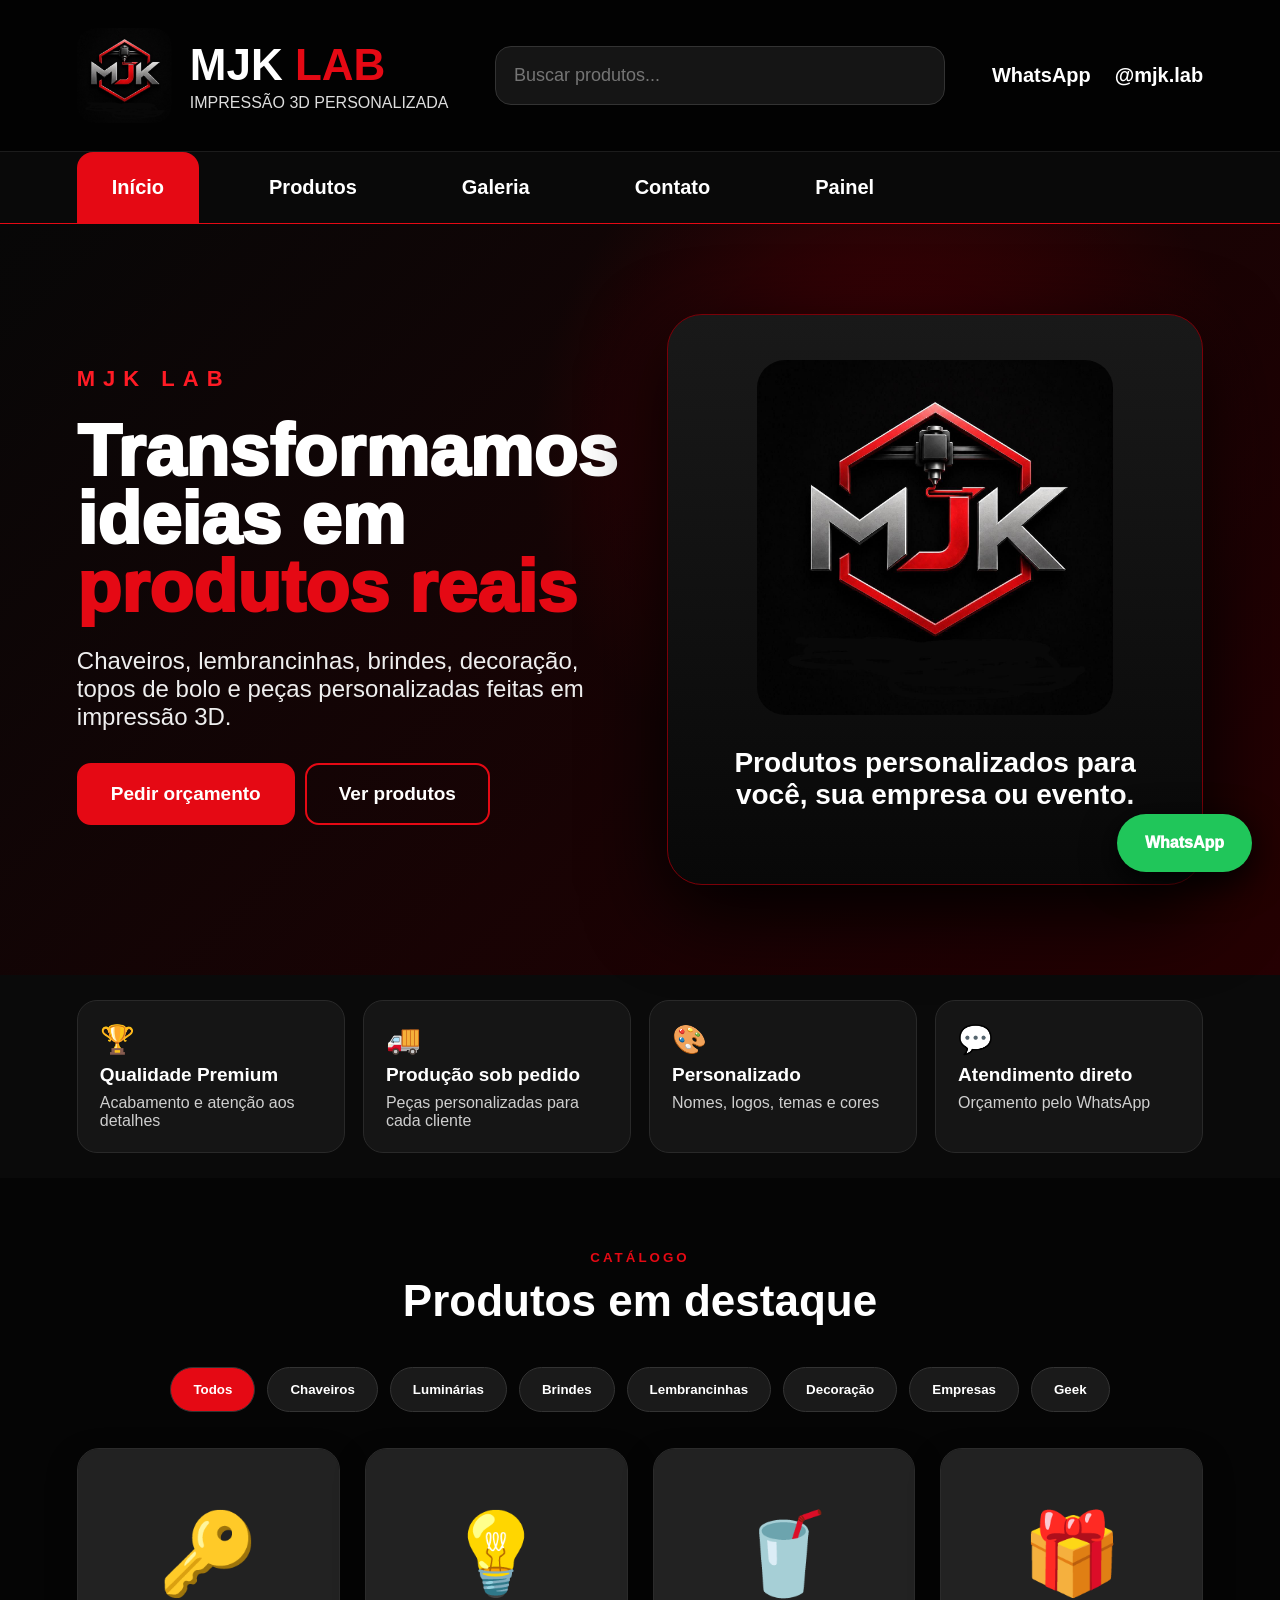
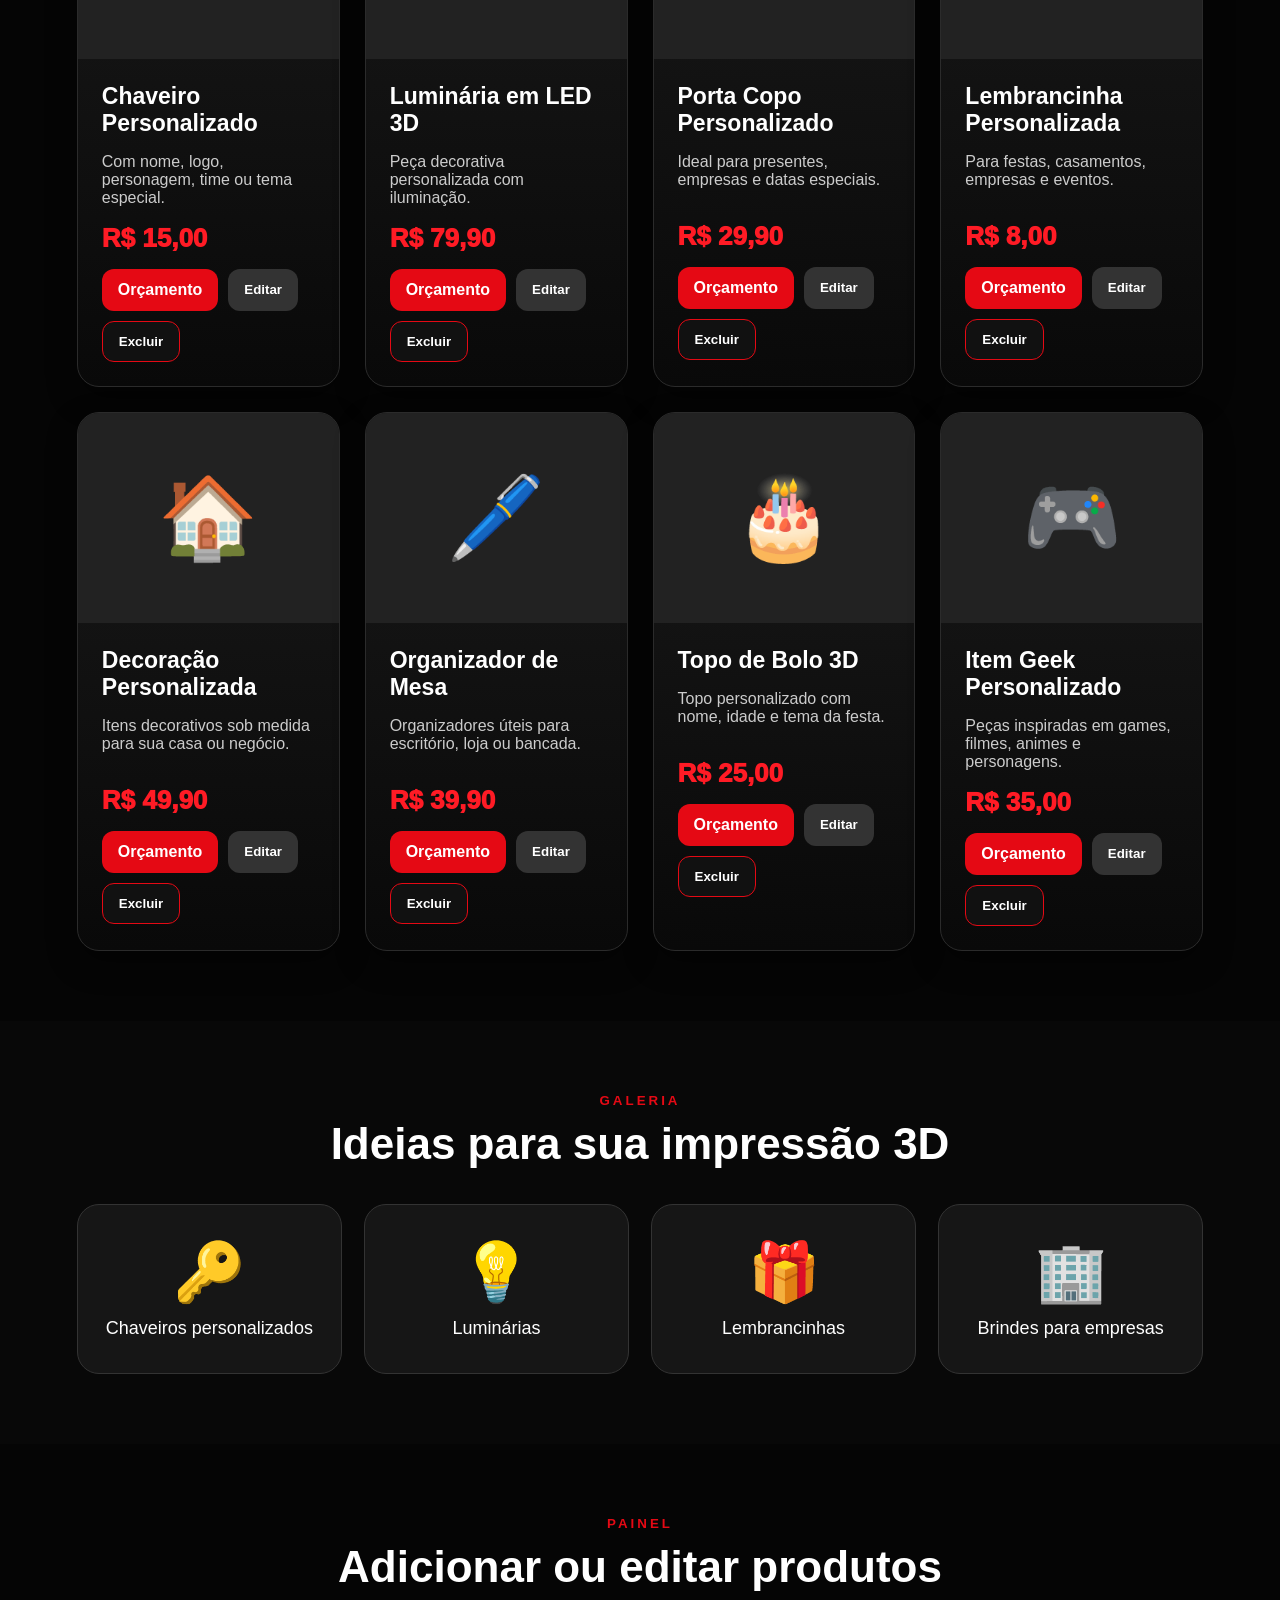
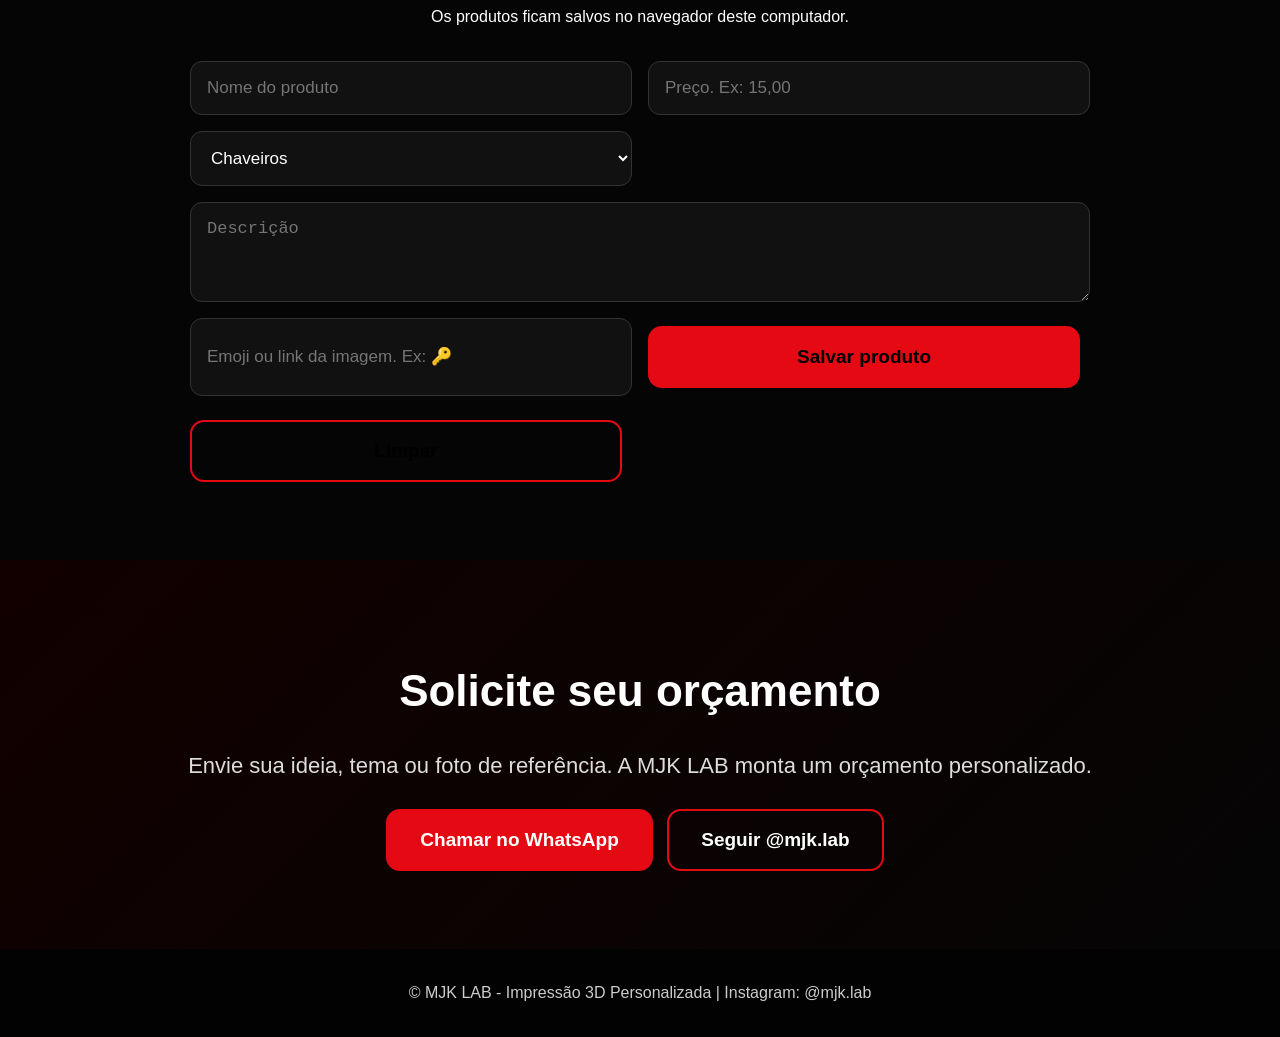
==== commit 8f482aef: "Add files via upload" ====
--- a/index.html
+++ b/index.html
@@ -1,49 +1,82 @@
-<!doctype html>
+<!DOCTYPE html>
 <html lang="pt-BR">
 <head>
-  <meta charset="utf-8" />
-  <meta name="viewport" content="width=device-width, initial-scale=1" />
+  <meta charset="UTF-8" />
+  <meta name="viewport" content="width=device-width, initial-scale=1.0" />
   <title>MJK LAB | Impressão 3D Personalizada</title>
-  <meta name="description" content="MJK LAB: produtos personalizados em impressão 3D, chaveiros, lembrancinhas, brindes, decoração e projetos exclusivos." />
+  <meta name="description" content="MJK LAB - impressão 3D personalizada, chaveiros, brindes, lembrancinhas, decoração, topos de bolo e projetos exclusivos." />
   <link rel="stylesheet" href="estilo.css" />
 </head>
 <body>
   <header class="topo">
     <div class="brand">
-      <img src="logo-mjk.jpg" alt="Logo MJK LAB" class="logo" />
-      <div><h1>MJK <span>LAB</span></h1><p>Impressão 3D personalizada</p></div>
+      <img src="logo-mjk.jpg" alt="Logo MJK LAB" />
+      <div><h1>MJK <span>LAB</span></h1><p>IMPRESSÃO 3D PERSONALIZADA</p></div>
     </div>
     <input id="busca" placeholder="Buscar produtos..." />
-    <div class="redes"><a target="_blank" href="https://wa.me/5541988347653">WhatsApp</a><a target="_blank" href="https://instagram.com/mjk.lab">@mjk.lab</a></div>
+    <div class="top-links">
+      <a href="https://wa.me/5541988347653" target="_blank">WhatsApp</a>
+      <a href="https://instagram.com/mjk.lab" target="_blank">@mjk.lab</a>
+    </div>
   </header>
 
-  <nav class="menu"><a href="#inicio" class="ativo">Início</a><a href="#produtos">Produtos</a><a href="#galeria">Galeria</a><a href="#contato">Contato</a><a href="#painel">Painel</a></nav>
+  <nav class="menu">
+    <a href="#inicio" class="ativo">Início</a><a href="#produtos">Produtos</a><a href="#galeria">Galeria</a><a href="#contato">Contato</a><a href="#painel">Painel</a>
+  </nav>
 
   <section id="inicio" class="hero">
-    <div><small>MJK LAB</small><h2>Transformamos ideias em <span>produtos reais</span></h2><p>Chaveiros, lembrancinhas, brindes, decoração e peças personalizadas feitas em impressão 3D com qualidade e atenção aos detalhes.</p><div class="botoes"><a class="btn" target="_blank" href="https://wa.me/5541988347653?text=Olá!%20Gostaria%20de%20fazer%20um%20orçamento%20com%20a%20MJK%20LAB.">Pedir orçamento</a><a class="btn secundario" href="#produtos">Ver produtos</a></div></div>
-    <div class="heroCard"><img src="logo-mjk.jpg" alt="MJK LAB"><h3>Produtos personalizados para você, sua empresa ou evento.</h3></div>
+    <div class="hero-text">
+      <small>MJK LAB</small>
+      <h2>Transformamos ideias em <span>produtos reais</span></h2>
+      <p>Chaveiros, lembrancinhas, brindes, decoração, topos de bolo e peças personalizadas feitas em impressão 3D.</p>
+      <div class="acoes"><a class="btn" href="https://wa.me/5541988347653?text=Olá!%20Quero%20fazer%20um%20orçamento%20com%20a%20MJK%20LAB." target="_blank">Pedir orçamento</a><a class="btn outline" href="#produtos">Ver produtos</a></div>
+    </div>
+    <div class="hero-card"><img src="logo-mjk.jpg" alt="MJK LAB" /><h3>Produtos personalizados para você, sua empresa ou evento.</h3></div>
   </section>
 
-  <section class="beneficios"><div>⭐ Qualidade premium</div><div>🚚 Produção rápida</div><div>🎨 Personalizado</div><div>📲 Atendimento pelo WhatsApp</div></section>
+  <section class="beneficios">
+    <div>🏆 <b>Qualidade Premium</b><span>Acabamento e atenção aos detalhes</span></div>
+    <div>🚚 <b>Produção sob pedido</b><span>Peças personalizadas para cada cliente</span></div>
+    <div>🎨 <b>Personalizado</b><span>Nomes, logos, temas e cores</span></div>
+    <div>💬 <b>Atendimento direto</b><span>Orçamento pelo WhatsApp</span></div>
+  </section>
 
-  <main id="produtos" class="secao"><p class="tag">Catálogo</p><h2>Produtos em destaque</h2><div id="categorias" class="categorias"></div><div id="listaProdutos" class="grid"></div></main>
+  <section id="produtos" class="secao">
+    <div class="titulo"><small>CATÁLOGO</small><h2>Produtos em destaque</h2></div>
+    <div class="filtros" id="filtros"></div>
+    <div class="grid" id="listaProdutos"></div>
+  </section>
 
-  <section id="galeria" class="secao escura"><p class="tag">Galeria</p><h2>Trabalhos da MJK LAB</h2><div class="galeria"><div>Chaveiros personalizados</div><div>Lembrancinhas para festas</div><div>Brindes para empresas</div><div>Decoração e presentes</div></div></section>
+  <section id="galeria" class="secao escura">
+    <div class="titulo"><small>GALERIA</small><h2>Ideias para sua impressão 3D</h2></div>
+    <div class="galeria">
+      <div>🔑<span>Chaveiros personalizados</span></div><div>💡<span>Luminárias</span></div><div>🎁<span>Lembrancinhas</span></div><div>🏢<span>Brindes para empresas</span></div>
+    </div>
+  </section>
 
-  <section id="painel" class="secao painel"><p class="tag">Painel</p><h2>Adicionar ou editar produtos</h2><p class="aviso">Os produtos salvos aqui ficam gravados no navegador deste computador. Para publicar no GitHub, depois exporte e me envie os dados para atualizar o site oficial.</p>
-    <form id="formProduto" class="form">
-      <input type="hidden" id="editId" />
+  <section id="painel" class="secao painel">
+    <div class="titulo"><small>PAINEL</small><h2>Adicionar ou editar produtos</h2><p>Os produtos ficam salvos no navegador deste computador.</p></div>
+    <form id="formProduto">
+      <input type="hidden" id="produtoId" />
       <input id="nome" placeholder="Nome do produto" required />
       <input id="preco" placeholder="Preço. Ex: 15,00" required />
-      <select id="categoria"><option>Chaveiros</option><option>Lembrancinhas</option><option>Brindes</option><option>Decoração</option><option>Geek</option><option>Organizadores</option><option>Empresas</option></select>
-      <textarea id="descricao" placeholder="Descrição do produto" required></textarea>
-      <input id="imagem" type="file" accept="image/*" />
-      <button class="btn" type="submit">Salvar produto</button><button class="btn secundario" type="button" id="limpar">Limpar</button>
+      <select id="categoria"><option>Chaveiros</option><option>Luminárias</option><option>Lembrancinhas</option><option>Brindes</option><option>Decoração</option><option>Geek</option><option>Empresas</option></select>
+      <textarea id="descricao" placeholder="Descrição" required></textarea>
+      <input id="imagem" placeholder="Emoji ou link da imagem. Ex: 🔑" />
+      <button class="btn" type="submit">Salvar produto</button>
+      <button type="button" id="limpar" class="btn outline">Limpar</button>
     </form>
   </section>
 
-  <footer id="contato"><img src="logo-mjk.jpg" alt="MJK LAB"><div><b>MJK LAB</b><p>Impressão 3D personalizada</p></div><div><a target="_blank" href="https://wa.me/5541988347653">WhatsApp: (41) 98834-7653</a><a target="_blank" href="https://instagram.com/mjk.lab">Instagram: @mjk.lab</a></div></footer>
-  <a class="whats" target="_blank" href="https://wa.me/5541988347653?text=Olá!%20Vim%20pelo%20site%20da%20MJK%20LAB.">WhatsApp</a>
+  <section id="contato" class="secao contato">
+    <h2>Solicite seu orçamento</h2>
+    <p>Envie sua ideia, tema ou foto de referência. A MJK LAB monta um orçamento personalizado.</p>
+    <a class="btn" href="https://wa.me/5541988347653" target="_blank">Chamar no WhatsApp</a>
+    <a class="btn outline" href="https://instagram.com/mjk.lab" target="_blank">Seguir @mjk.lab</a>
+  </section>
+
+  <a class="zap" href="https://wa.me/5541988347653" target="_blank">WhatsApp</a>
+  <footer>© MJK LAB - Impressão 3D Personalizada | Instagram: @mjk.lab</footer>
   <script src="script.js"></script>
 </body>
 </html>
--- a/estilo.css
+++ b/estilo.css
@@ -1 +1 @@
-*{box-sizing:border-box}html{scroll-behavior:smooth}body{margin:0;background:#050505;color:#fff;font-family:Arial,Helvetica,sans-serif}a{color:inherit;text-decoration:none}.topo{display:flex;align-items:center;gap:35px;padding:22px 6%;background:#050505;border-bottom:1px solid #1f1f1f;position:sticky;top:0;z-index:10}.brand{display:flex;align-items:center;gap:18px}.logo{width:92px;height:92px;object-fit:cover;border-radius:14px}.brand h1{font-size:42px;margin:0}.brand span,.hero span,.tag{color:#e30613}.brand p{margin:0;text-transform:uppercase;color:#ddd}#busca{flex:1;max-width:520px;background:#151515;border:1px solid #333;border-radius:14px;padding:18px 22px;color:#fff;font-size:16px}.redes{margin-left:auto;display:flex;gap:22px;font-weight:800}.redes a:hover{color:#e30613}.menu{display:flex;gap:24px;background:#0a0a0a;padding:0 6%;border-bottom:1px solid #e30613}.menu a{padding:22px 32px;font-weight:800;border-radius:14px 14px 0 0}.menu a:hover,.menu .ativo{background:#e30613}.hero{min-height:520px;padding:70px 6%;display:grid;grid-template-columns:1.1fr .9fr;gap:40px;align-items:center;background:radial-gradient(circle at 75% 35%,rgba(227,6,19,.36),transparent 32%),linear-gradient(110deg,#090909,#210000,#050505)}.hero small{color:#ff1f2d;font-weight:900;letter-spacing:3px}.hero h2{font-size:74px;line-height:.96;margin:12px 0 25px}.hero p{font-size:22px;color:#e6e6e6;max-width:660px}.botoes{display:flex;gap:18px;margin-top:30px}.btn{background:#e30613;border:1px solid #e30613;color:#fff;padding:16px 28px;border-radius:13px;font-weight:900;display:inline-block;cursor:pointer}.btn.secundario{background:transparent}.heroCard{background:linear-gradient(180deg,#1b1b1b,#0d0d0d);border:1px solid rgba(227,6,19,.45);border-radius:28px;padding:45px;text-align:center;box-shadow:0 20px 70px rgba(0,0,0,.55)}.heroCard img{max-width:280px;width:80%;border-radius:20px}.heroCard h3{font-size:28px}.beneficios{display:grid;grid-template-columns:repeat(4,1fr);gap:18px;padding:24px 6%;background:#080808}.beneficios div{background:#151515;border:1px solid #292929;border-radius:16px;padding:25px;font-weight:900}.secao{padding:70px 6%;background:#0b0b0b}.secao h2{font-size:42px;margin:8px 0 26px}.tag{text-transform:uppercase;font-weight:900;letter-spacing:2px}.categorias{display:flex;gap:12px;flex-wrap:wrap;margin-bottom:28px}.categorias button{background:#1c1c1c;color:#fff;border:1px solid #333;border-radius:999px;padding:12px 20px;font-weight:800;cursor:pointer}.categorias button.ativo{background:#e30613;border-color:#e30613}.grid{display:grid;grid-template-columns:repeat(auto-fill,minmax(240px,1fr));gap:22px}.produto{background:linear-gradient(180deg,#1b1b1b,#090909);border:1px solid #2a2a2a;border-radius:20px;overflow:hidden;box-shadow:0 12px 35px rgba(0,0,0,.35);transition:.2s}.produto:hover{transform:translateY(-4px);border-color:#e30613}.produto .foto{height:220px;background:#222;display:flex;align-items:center;justify-content:center;overflow:hidden}.produto img{width:100%;height:100%;object-fit:cover}.produto .emoji{font-size:74px}.produto .info{padding:22px}.produto h3{margin:0 0 10px;font-size:22px}.produto p{color:#ccc;min-height:50px}.preco{color:#ff1f2d;font-size:26px;font-weight:900;display:block;margin:12px 0 20px}.acoes{display:flex;gap:10px;flex-wrap:wrap}.acoes button{border:0;border-radius:10px;padding:10px 14px;font-weight:800;cursor:pointer}.escura{background:#050505}.galeria{display:grid;grid-template-columns:repeat(4,1fr);gap:18px}.galeria div{height:180px;border-radius:18px;background:linear-gradient(135deg,#171717,#2a0000);display:flex;align-items:end;padding:22px;font-weight:900;border:1px solid #252525}.painel{background:#101010}.aviso{color:#bbb}.form{display:grid;grid-template-columns:1fr 1fr;gap:14px;background:#070707;border:1px solid #2b2b2b;border-radius:20px;padding:24px}.form input,.form select,.form textarea{background:#171717;border:1px solid #333;color:#fff;border-radius:12px;padding:15px;font-size:15px}.form textarea{grid-column:1/-1;min-height:100px}footer{display:flex;align-items:center;gap:20px;justify-content:space-between;padding:35px 6%;background:#000;border-top:1px solid #2a0000}footer img{width:70px;border-radius:12px}footer a{display:block;margin:6px 0}.whats{position:fixed;right:24px;bottom:24px;background:#25d366;color:#fff;padding:18px 24px;border-radius:999px;font-weight:900;box-shadow:0 10px 30px rgba(0,0,0,.4)}@media(max-width:900px){.topo{flex-wrap:wrap}.hero{grid-template-columns:1fr}.hero h2{font-size:48px}.beneficios,.galeria{grid-template-columns:1fr 1fr}.form{grid-template-columns:1fr}.menu{overflow:auto}.redes{margin-left:0}.logo{width:70px;height:70px}}@media(max-width:560px){.hero h2{font-size:40px}.beneficios,.galeria{grid-template-columns:1fr}.botoes{flex-direction:column}.topo{padding:15px}.brand h1{font-size:30px}.menu{padding:0 10px}.menu a{padding:16px}.secao,.hero{padding:45px 18px}footer{flex-direction:column;align-items:flex-start}.whats{right:14px;bottom:14px}}
+*{box-sizing:border-box}body{margin:0;background:#050505;color:#fff;font-family:Arial,Helvetica,sans-serif}a{text-decoration:none;color:inherit}.topo{display:flex;align-items:center;justify-content:space-between;gap:25px;padding:28px 6%;background:#020202;border-bottom:1px solid #1c1c1c;position:sticky;top:0;z-index:10}.brand{display:flex;align-items:center;gap:18px}.brand img{width:95px;height:95px;object-fit:cover;border-radius:18px}.brand h1{font-size:44px;margin:0;font-weight:900}.brand h1 span,.hero span,.titulo small{color:#e50914}.brand p{margin:4px 0 0;color:#ddd}#busca{max-width:480px;width:40%;background:#151515;border:1px solid #333;color:#fff;border-radius:16px;padding:18px;font-size:18px}.top-links{display:flex;gap:24px;font-weight:800;font-size:20px}.menu{display:flex;gap:35px;padding:0 6%;background:#090909;border-bottom:1px solid #e50914}.menu a{padding:24px 35px;font-size:20px;font-weight:800}.menu a.ativo,.menu a:hover{background:#e50914;border-radius:16px 16px 0 0}.hero{min-height:560px;display:grid;grid-template-columns:1fr 1fr;align-items:center;gap:50px;padding:7% 6%;background:radial-gradient(circle at 70% 30%,#4b0005,transparent 35%),linear-gradient(135deg,#070707,#250002)}.hero small{color:#ff1b25;font-size:22px;letter-spacing:8px;font-weight:900}.hero h2{font-size:72px;line-height:.95;margin:25px 0;font-weight:950}.hero p{font-size:24px;color:#eee;max-width:720px}.btn{display:inline-block;background:#e50914;padding:18px 32px;border-radius:14px;font-size:19px;font-weight:900;margin:8px 10px 8px 0;border:2px solid #e50914}.btn.outline{background:transparent}.hero-card{background:linear-gradient(180deg,#191919,#080808);border:1px solid #7b0008;border-radius:35px;padding:45px;text-align:center;box-shadow:0 25px 80px #000}.hero-card img{max-width:380px;width:80%;border-radius:28px}.hero-card h3{font-size:28px}.beneficios{display:grid;grid-template-columns:repeat(4,1fr);gap:18px;padding:25px 6%;background:#0a0a0a}.beneficios div{background:#151515;border:1px solid #292929;border-radius:20px;padding:22px;font-size:28px}.beneficios b{display:block;font-size:19px;margin:8px 0}.beneficios span{display:block;color:#cfcfcf;font-size:16px}.secao{padding:70px 6%}.titulo{text-align:center;margin-bottom:35px}.titulo small{font-weight:900;letter-spacing:3px}.titulo h2{font-size:44px;margin:10px}.filtros{text-align:center;margin-bottom:30px}.filtros button{background:#1a1a1a;color:#fff;border:1px solid #333;border-radius:999px;padding:14px 22px;margin:6px;font-weight:800;cursor:pointer}.filtros button.ativo{background:#e50914}.grid{display:grid;grid-template-columns:repeat(auto-fit,minmax(250px,1fr));gap:25px}.produto{background:linear-gradient(180deg,#191919,#090909);border:1px solid #2b2b2b;border-radius:22px;overflow:hidden;box-shadow:0 12px 30px #0006;transition:.2s}.produto:hover{transform:translateY(-6px);border-color:#e50914}.foto{height:210px;display:flex;align-items:center;justify-content:center;font-size:80px;background:#222}.produto .info{padding:24px}.produto h3{font-size:23px;margin:0 0 12px}.produto p{color:#ccc;min-height:52px}.preco{color:#ff1b25;font-size:26px;font-weight:950;display:block;margin:15px 0}.produto .botoes{display:flex;gap:10px;flex-wrap:wrap}.produto button,.produto a{border:0;border-radius:12px;padding:12px 16px;font-weight:900;background:#e50914;color:#fff;cursor:pointer}.produto button.edit{background:#333}.produto button.del{background:#111;border:1px solid #e50914}.escura{background:#080808}.galeria{display:grid;grid-template-columns:repeat(auto-fit,minmax(220px,1fr));gap:22px}.galeria div{height:170px;border-radius:22px;background:#161616;border:1px solid #333;display:flex;flex-direction:column;align-items:center;justify-content:center;font-size:58px}.galeria span{font-size:18px;margin-top:12px}.painel form{max-width:900px;margin:auto;display:grid;grid-template-columns:1fr 1fr;gap:16px}.painel input,.painel select,.painel textarea{background:#111;border:1px solid #333;color:#fff;border-radius:12px;padding:16px;font-size:17px}.painel textarea{grid-column:1/-1;min-height:100px}.contato{text-align:center;background:linear-gradient(135deg,#120000,#050505)}.contato h2{font-size:44px}.contato p{font-size:22px;color:#ddd}.zap{position:fixed;right:28px;bottom:28px;background:#20c65a;padding:20px 28px;border-radius:999px;font-weight:950;box-shadow:0 10px 35px #000;z-index:20}footer{text-align:center;padding:35px;background:#020202;color:#ccc}@media(max-width:850px){.topo{flex-direction:column;align-items:flex-start}.brand h1{font-size:34px}#busca{width:100%;max-width:none}.menu{overflow:auto;gap:5px}.menu a{padding:18px}.hero{grid-template-columns:1fr}.hero h2{font-size:50px}.beneficios{grid-template-columns:1fr}.painel form{grid-template-columns:1fr}.top-links{font-size:17px}.hero-card img{max-width:260px}}
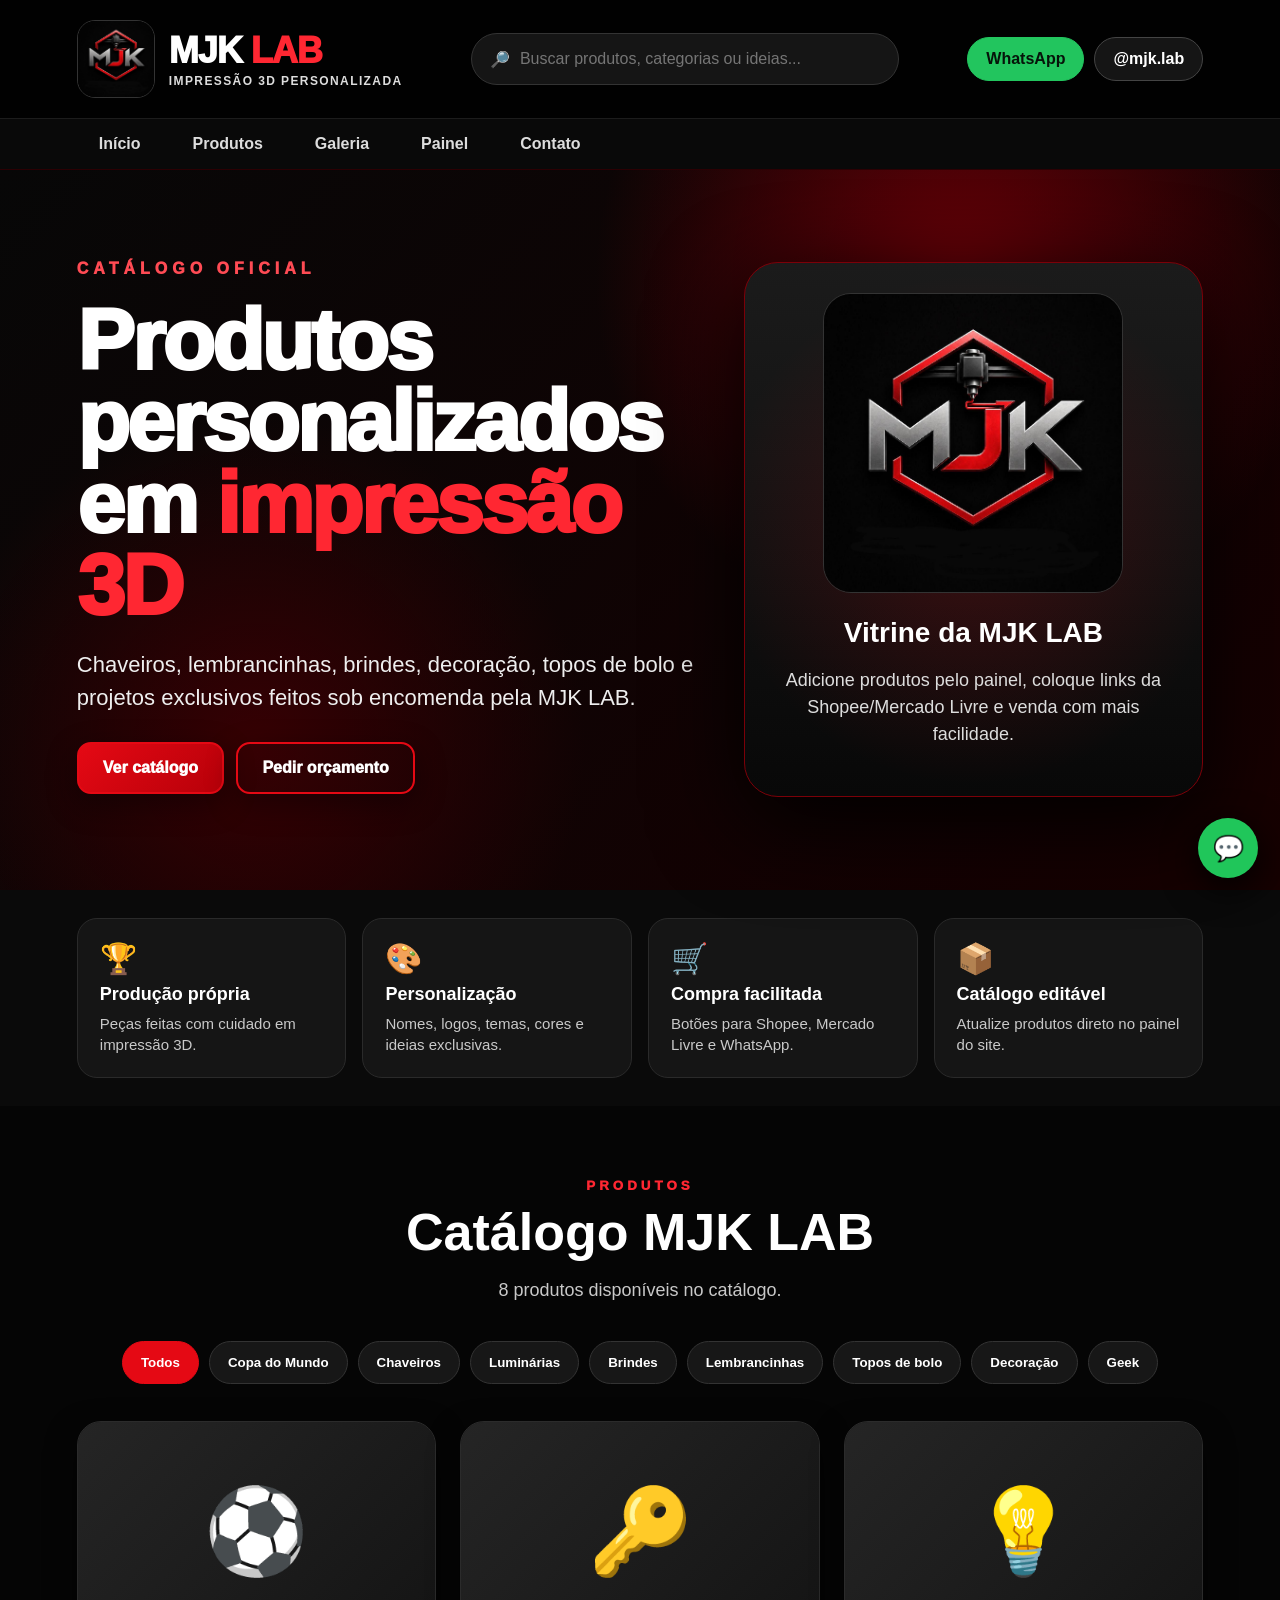
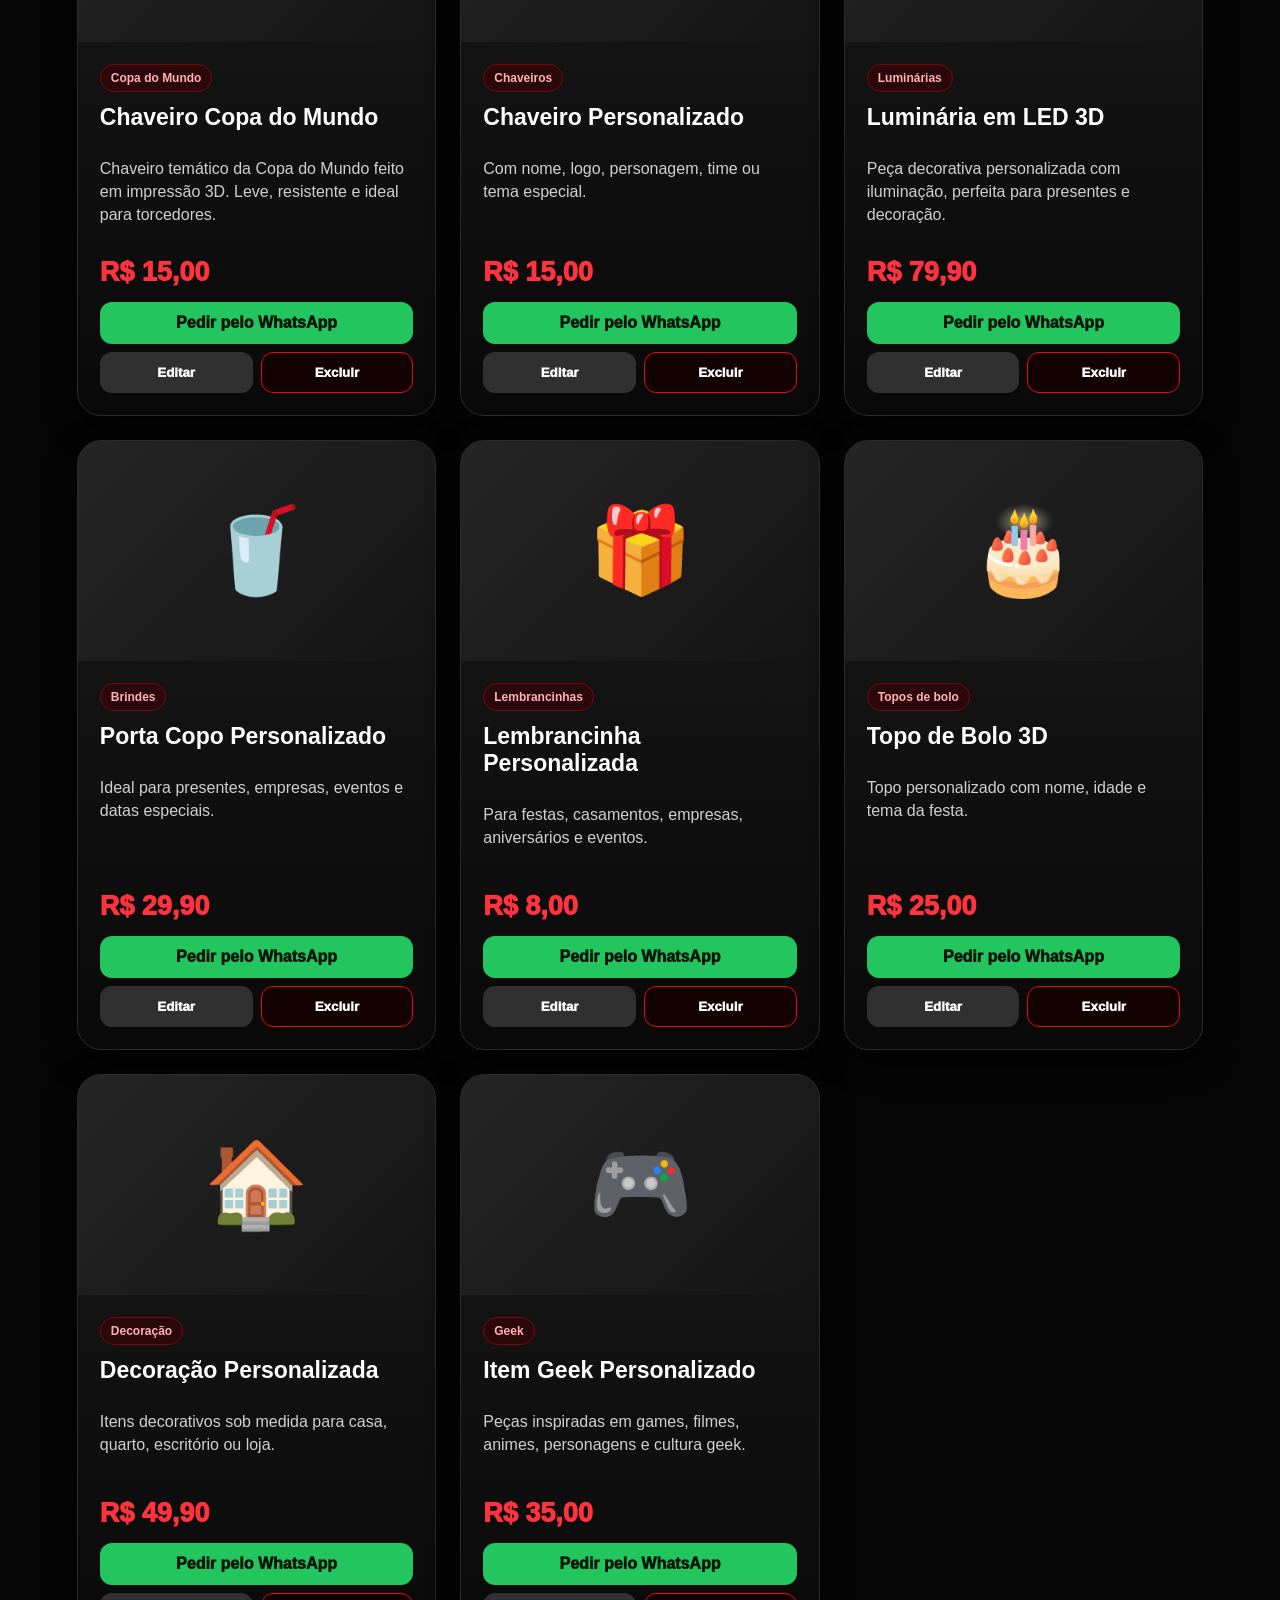
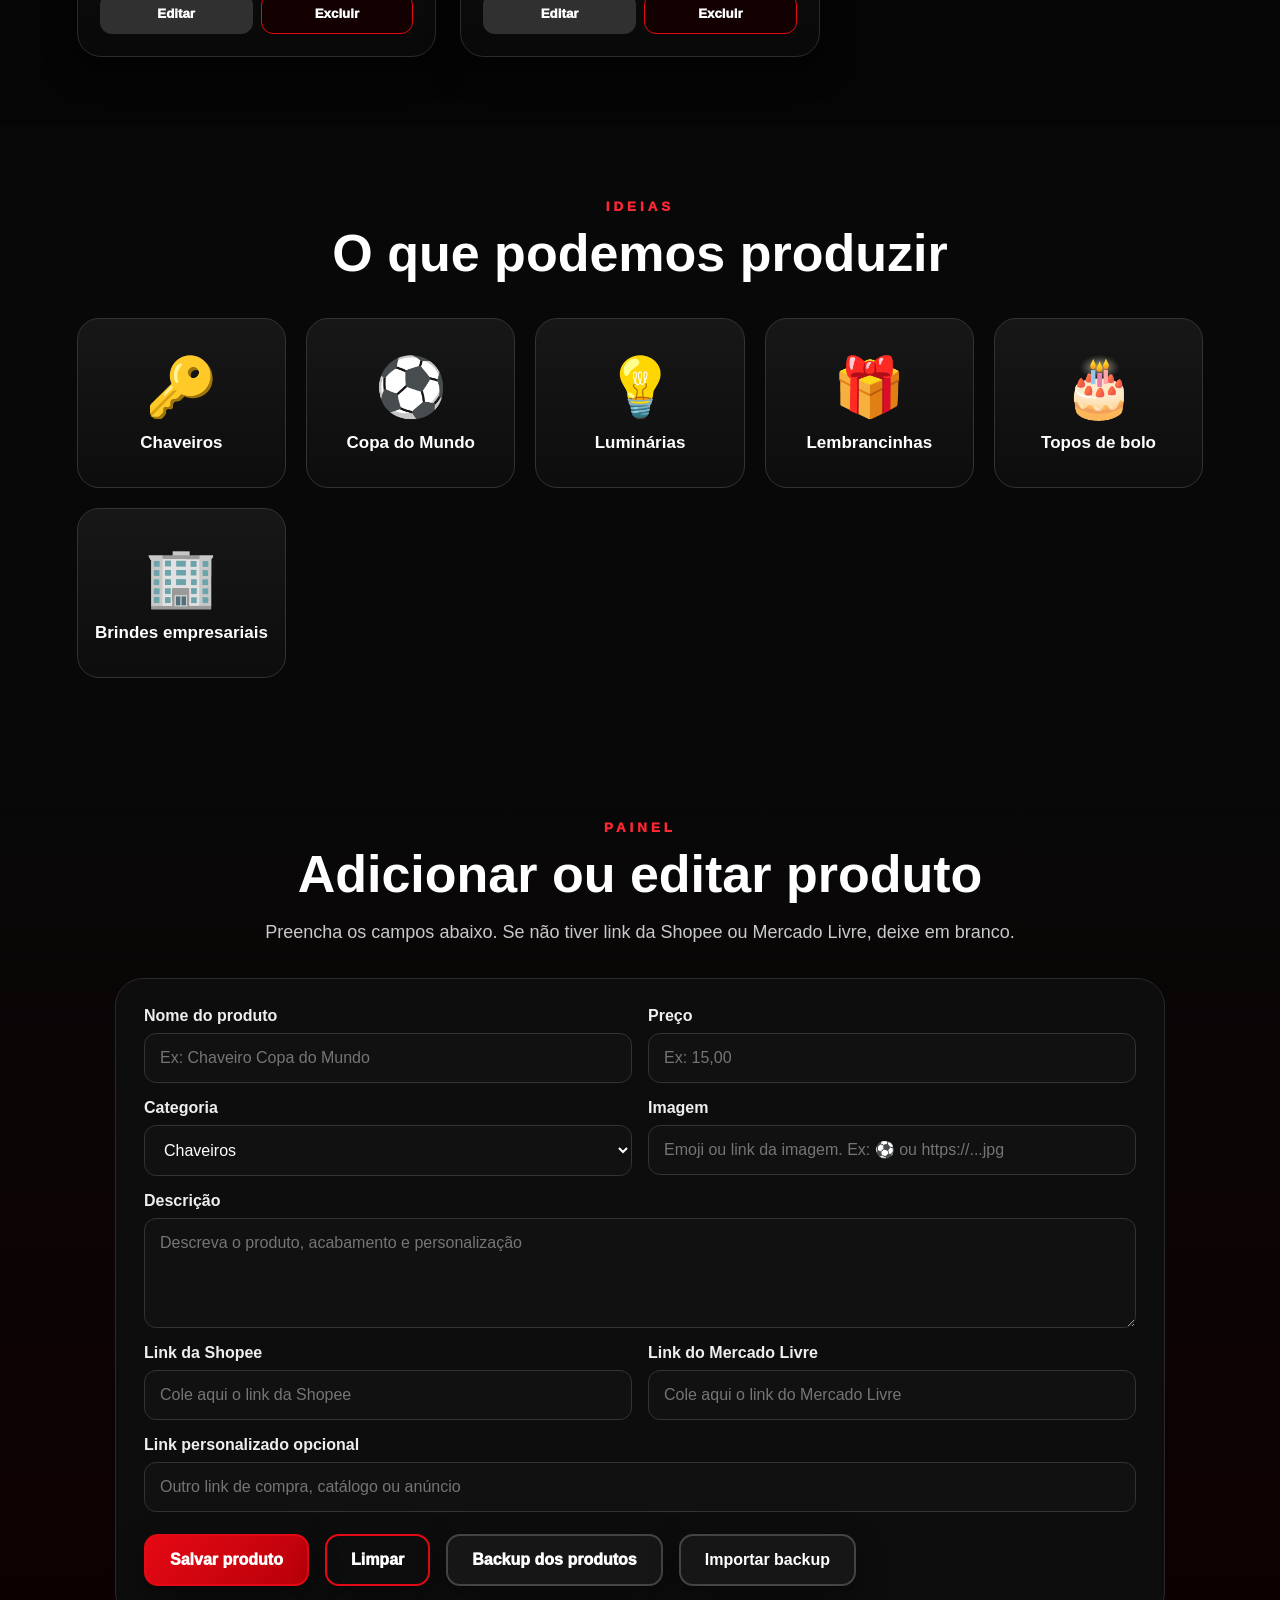
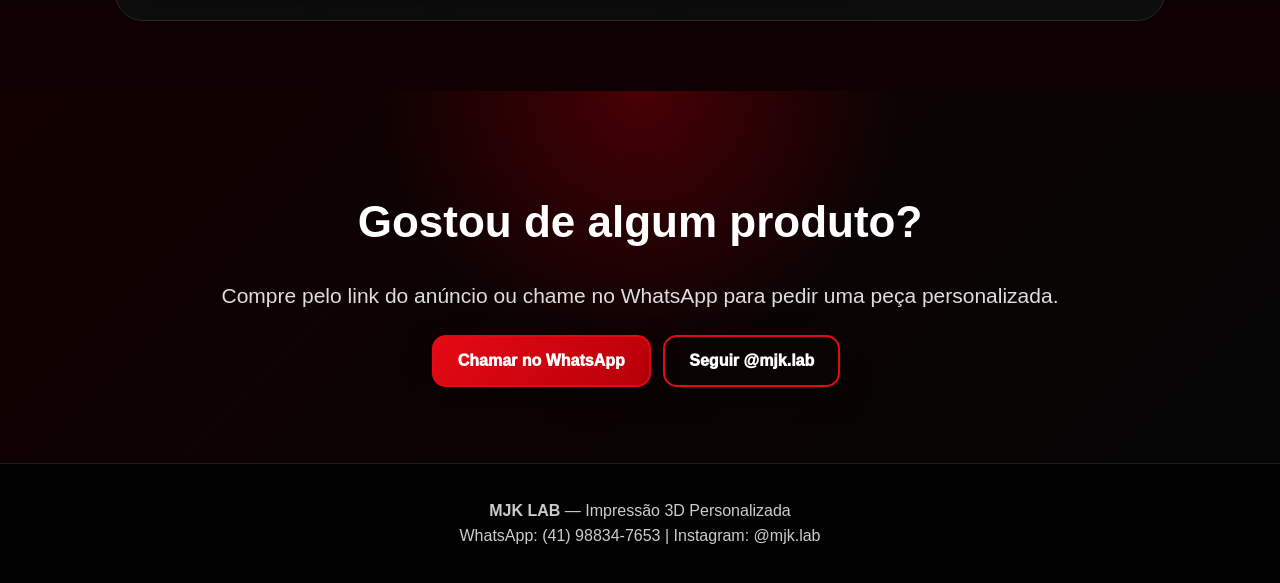
==== commit 37c8ad24: "Add files via upload" ====
--- a/index.html
+++ b/index.html
@@ -4,79 +4,146 @@
   <meta charset="UTF-8" />
   <meta name="viewport" content="width=device-width, initial-scale=1.0" />
   <title>MJK LAB | Impressão 3D Personalizada</title>
-  <meta name="description" content="MJK LAB - impressão 3D personalizada, chaveiros, brindes, lembrancinhas, decoração, topos de bolo e projetos exclusivos." />
+  <meta name="description" content="MJK LAB - catálogo de impressão 3D personalizada. Chaveiros, brindes, lembrancinhas, decoração, topos de bolo e peças sob encomenda." />
   <link rel="stylesheet" href="estilo.css" />
 </head>
 <body>
-  <header class="topo">
-    <div class="brand">
+  <header class="topo" id="topo">
+    <a class="brand" href="#inicio" aria-label="MJK LAB">
       <img src="logo-mjk.jpg" alt="Logo MJK LAB" />
-      <div><h1>MJK <span>LAB</span></h1><p>IMPRESSÃO 3D PERSONALIZADA</p></div>
+      <div>
+        <h1>MJK <span>LAB</span></h1>
+        <p>IMPRESSÃO 3D PERSONALIZADA</p>
+      </div>
+    </a>
+
+    <div class="searchBox">
+      <span>🔎</span>
+      <input id="busca" placeholder="Buscar produtos, categorias ou ideias..." />
     </div>
-    <input id="busca" placeholder="Buscar produtos..." />
+
     <div class="top-links">
-      <a href="https://wa.me/5541988347653" target="_blank">WhatsApp</a>
-      <a href="https://instagram.com/mjk.lab" target="_blank">@mjk.lab</a>
+      <a class="pill green" href="https://wa.me/5541988347653?text=Olá!%20Quero%20fazer%20um%20orçamento%20com%20a%20MJK%20LAB." target="_blank">WhatsApp</a>
+      <a class="pill" href="https://instagram.com/mjk.lab" target="_blank">@mjk.lab</a>
     </div>
   </header>
 
   <nav class="menu">
-    <a href="#inicio" class="ativo">Início</a><a href="#produtos">Produtos</a><a href="#galeria">Galeria</a><a href="#contato">Contato</a><a href="#painel">Painel</a>
+    <a href="#inicio">Início</a>
+    <a href="#produtos">Produtos</a>
+    <a href="#galeria">Galeria</a>
+    <a href="#painel">Painel</a>
+    <a href="#contato">Contato</a>
   </nav>
 
-  <section id="inicio" class="hero">
-    <div class="hero-text">
-      <small>MJK LAB</small>
-      <h2>Transformamos ideias em <span>produtos reais</span></h2>
-      <p>Chaveiros, lembrancinhas, brindes, decoração, topos de bolo e peças personalizadas feitas em impressão 3D.</p>
-      <div class="acoes"><a class="btn" href="https://wa.me/5541988347653?text=Olá!%20Quero%20fazer%20um%20orçamento%20com%20a%20MJK%20LAB." target="_blank">Pedir orçamento</a><a class="btn outline" href="#produtos">Ver produtos</a></div>
-    </div>
-    <div class="hero-card"><img src="logo-mjk.jpg" alt="MJK LAB" /><h3>Produtos personalizados para você, sua empresa ou evento.</h3></div>
-  </section>
+  <main>
+    <section id="inicio" class="hero">
+      <div class="hero-text">
+        <small>CATÁLOGO OFICIAL</small>
+        <h2>Produtos personalizados em <span>impressão 3D</span></h2>
+        <p>Chaveiros, lembrancinhas, brindes, decoração, topos de bolo e projetos exclusivos feitos sob encomenda pela MJK LAB.</p>
+        <div class="acoes">
+          <a class="btn" href="#produtos">Ver catálogo</a>
+          <a class="btn outline" href="https://wa.me/5541988347653?text=Olá!%20Quero%20um%20produto%20personalizado%20da%20MJK%20LAB." target="_blank">Pedir orçamento</a>
+        </div>
+      </div>
+      <div class="hero-card">
+        <img src="logo-mjk.jpg" alt="Logo MJK LAB" />
+        <div>
+          <h3>Vitrine da MJK LAB</h3>
+          <p>Adicione produtos pelo painel, coloque links da Shopee/Mercado Livre e venda com mais facilidade.</p>
+        </div>
+      </div>
+    </section>
 
-  <section class="beneficios">
-    <div>🏆 <b>Qualidade Premium</b><span>Acabamento e atenção aos detalhes</span></div>
-    <div>🚚 <b>Produção sob pedido</b><span>Peças personalizadas para cada cliente</span></div>
-    <div>🎨 <b>Personalizado</b><span>Nomes, logos, temas e cores</span></div>
-    <div>💬 <b>Atendimento direto</b><span>Orçamento pelo WhatsApp</span></div>
-  </section>
+    <section class="beneficios">
+      <div>🏆 <b>Produção própria</b><span>Peças feitas com cuidado em impressão 3D.</span></div>
+      <div>🎨 <b>Personalização</b><span>Nomes, logos, temas, cores e ideias exclusivas.</span></div>
+      <div>🛒 <b>Compra facilitada</b><span>Botões para Shopee, Mercado Livre e WhatsApp.</span></div>
+      <div>📦 <b>Catálogo editável</b><span>Atualize produtos direto no painel do site.</span></div>
+    </section>
 
-  <section id="produtos" class="secao">
-    <div class="titulo"><small>CATÁLOGO</small><h2>Produtos em destaque</h2></div>
-    <div class="filtros" id="filtros"></div>
-    <div class="grid" id="listaProdutos"></div>
-  </section>
+    <section id="produtos" class="secao">
+      <div class="titulo">
+        <small>PRODUTOS</small>
+        <h2>Catálogo MJK LAB</h2>
+        <p><span id="contadorProdutos">0</span> produtos disponíveis no catálogo.</p>
+      </div>
+      <div class="filtros" id="filtros"></div>
+      <div class="grid" id="listaProdutos"></div>
+    </section>
 
-  <section id="galeria" class="secao escura">
-    <div class="titulo"><small>GALERIA</small><h2>Ideias para sua impressão 3D</h2></div>
-    <div class="galeria">
-      <div>🔑<span>Chaveiros personalizados</span></div><div>💡<span>Luminárias</span></div><div>🎁<span>Lembrancinhas</span></div><div>🏢<span>Brindes para empresas</span></div>
-    </div>
-  </section>
+    <section id="galeria" class="secao escura">
+      <div class="titulo">
+        <small>IDEIAS</small>
+        <h2>O que podemos produzir</h2>
+      </div>
+      <div class="galeria">
+        <div>🔑<span>Chaveiros</span></div>
+        <div>⚽<span>Copa do Mundo</span></div>
+        <div>💡<span>Luminárias</span></div>
+        <div>🎁<span>Lembrancinhas</span></div>
+        <div>🎂<span>Topos de bolo</span></div>
+        <div>🏢<span>Brindes empresariais</span></div>
+      </div>
+    </section>
 
-  <section id="painel" class="secao painel">
-    <div class="titulo"><small>PAINEL</small><h2>Adicionar ou editar produtos</h2><p>Os produtos ficam salvos no navegador deste computador.</p></div>
-    <form id="formProduto">
-      <input type="hidden" id="produtoId" />
-      <input id="nome" placeholder="Nome do produto" required />
-      <input id="preco" placeholder="Preço. Ex: 15,00" required />
-      <select id="categoria"><option>Chaveiros</option><option>Luminárias</option><option>Lembrancinhas</option><option>Brindes</option><option>Decoração</option><option>Geek</option><option>Empresas</option></select>
-      <textarea id="descricao" placeholder="Descrição" required></textarea>
-      <input id="imagem" placeholder="Emoji ou link da imagem. Ex: 🔑" />
-      <button class="btn" type="submit">Salvar produto</button>
-      <button type="button" id="limpar" class="btn outline">Limpar</button>
-    </form>
-  </section>
+    <section id="painel" class="secao painel">
+      <div class="titulo">
+        <small>PAINEL</small>
+        <h2>Adicionar ou editar produto</h2>
+        <p>Preencha os campos abaixo. Se não tiver link da Shopee ou Mercado Livre, deixe em branco.</p>
+      </div>
 
-  <section id="contato" class="secao contato">
-    <h2>Solicite seu orçamento</h2>
-    <p>Envie sua ideia, tema ou foto de referência. A MJK LAB monta um orçamento personalizado.</p>
-    <a class="btn" href="https://wa.me/5541988347653" target="_blank">Chamar no WhatsApp</a>
-    <a class="btn outline" href="https://instagram.com/mjk.lab" target="_blank">Seguir @mjk.lab</a>
-  </section>
+      <form id="formProduto" class="formProduto">
+        <input type="hidden" id="produtoId" />
+        <label>Nome do produto<input id="nome" placeholder="Ex: Chaveiro Copa do Mundo" required /></label>
+        <label>Preço<input id="preco" placeholder="Ex: 15,00" required /></label>
+        <label>Categoria
+          <select id="categoria">
+            <option>Chaveiros</option>
+            <option>Copa do Mundo</option>
+            <option>Luminárias</option>
+            <option>Lembrancinhas</option>
+            <option>Brindes</option>
+            <option>Decoração</option>
+            <option>Geek</option>
+            <option>Empresas</option>
+            <option>Topos de bolo</option>
+            <option>Personalizados</option>
+          </select>
+        </label>
+        <label>Imagem<input id="imagem" placeholder="Emoji ou link da imagem. Ex: ⚽ ou https://...jpg" /></label>
+        <label class="full">Descrição<textarea id="descricao" placeholder="Descreva o produto, acabamento e personalização" required></textarea></label>
+        <label>Link da Shopee<input id="shopee" placeholder="Cole aqui o link da Shopee" /></label>
+        <label>Link do Mercado Livre<input id="mercadolivre" placeholder="Cole aqui o link do Mercado Livre" /></label>
+        <label class="full">Link personalizado opcional<input id="linkExtra" placeholder="Outro link de compra, catálogo ou anúncio" /></label>
 
-  <a class="zap" href="https://wa.me/5541988347653" target="_blank">WhatsApp</a>
-  <footer>© MJK LAB - Impressão 3D Personalizada | Instagram: @mjk.lab</footer>
+        <div class="formActions full">
+          <button class="btn" type="submit">Salvar produto</button>
+          <button type="button" id="limpar" class="btn outline">Limpar</button>
+          <button type="button" id="exportar" class="btn dark">Backup dos produtos</button>
+          <label class="btn dark importBtn">Importar backup<input type="file" id="importar" accept="application/json" hidden /></label>
+        </div>
+      </form>
+    </section>
+
+    <section id="contato" class="secao contato">
+      <h2>Gostou de algum produto?</h2>
+      <p>Compre pelo link do anúncio ou chame no WhatsApp para pedir uma peça personalizada.</p>
+      <a class="btn" href="https://wa.me/5541988347653?text=Olá!%20Vim%20pelo%20site%20da%20MJK%20LAB%20e%20quero%20um%20orçamento." target="_blank">Chamar no WhatsApp</a>
+      <a class="btn outline" href="https://instagram.com/mjk.lab" target="_blank">Seguir @mjk.lab</a>
+    </section>
+  </main>
+
+  <a class="zap" href="https://wa.me/5541988347653?text=Olá!%20Vim%20pelo%20site%20da%20MJK%20LAB." target="_blank">💬</a>
+  <button id="topBtn" class="topBtn" title="Voltar ao topo">↑</button>
+
+  <footer>
+    <b>MJK LAB</b> — Impressão 3D Personalizada<br />
+    WhatsApp: (41) 98834-7653 | Instagram: @mjk.lab
+  </footer>
+
   <script src="script.js"></script>
 </body>
 </html>
--- a/estilo.css
+++ b/estilo.css
@@ -1 +1 @@
-*{box-sizing:border-box}body{margin:0;background:#050505;color:#fff;font-family:Arial,Helvetica,sans-serif}a{text-decoration:none;color:inherit}.topo{display:flex;align-items:center;justify-content:space-between;gap:25px;padding:28px 6%;background:#020202;border-bottom:1px solid #1c1c1c;position:sticky;top:0;z-index:10}.brand{display:flex;align-items:center;gap:18px}.brand img{width:95px;height:95px;object-fit:cover;border-radius:18px}.brand h1{font-size:44px;margin:0;font-weight:900}.brand h1 span,.hero span,.titulo small{color:#e50914}.brand p{margin:4px 0 0;color:#ddd}#busca{max-width:480px;width:40%;background:#151515;border:1px solid #333;color:#fff;border-radius:16px;padding:18px;font-size:18px}.top-links{display:flex;gap:24px;font-weight:800;font-size:20px}.menu{display:flex;gap:35px;padding:0 6%;background:#090909;border-bottom:1px solid #e50914}.menu a{padding:24px 35px;font-size:20px;font-weight:800}.menu a.ativo,.menu a:hover{background:#e50914;border-radius:16px 16px 0 0}.hero{min-height:560px;display:grid;grid-template-columns:1fr 1fr;align-items:center;gap:50px;padding:7% 6%;background:radial-gradient(circle at 70% 30%,#4b0005,transparent 35%),linear-gradient(135deg,#070707,#250002)}.hero small{color:#ff1b25;font-size:22px;letter-spacing:8px;font-weight:900}.hero h2{font-size:72px;line-height:.95;margin:25px 0;font-weight:950}.hero p{font-size:24px;color:#eee;max-width:720px}.btn{display:inline-block;background:#e50914;padding:18px 32px;border-radius:14px;font-size:19px;font-weight:900;margin:8px 10px 8px 0;border:2px solid #e50914}.btn.outline{background:transparent}.hero-card{background:linear-gradient(180deg,#191919,#080808);border:1px solid #7b0008;border-radius:35px;padding:45px;text-align:center;box-shadow:0 25px 80px #000}.hero-card img{max-width:380px;width:80%;border-radius:28px}.hero-card h3{font-size:28px}.beneficios{display:grid;grid-template-columns:repeat(4,1fr);gap:18px;padding:25px 6%;background:#0a0a0a}.beneficios div{background:#151515;border:1px solid #292929;border-radius:20px;padding:22px;font-size:28px}.beneficios b{display:block;font-size:19px;margin:8px 0}.beneficios span{display:block;color:#cfcfcf;font-size:16px}.secao{padding:70px 6%}.titulo{text-align:center;margin-bottom:35px}.titulo small{font-weight:900;letter-spacing:3px}.titulo h2{font-size:44px;margin:10px}.filtros{text-align:center;margin-bottom:30px}.filtros button{background:#1a1a1a;color:#fff;border:1px solid #333;border-radius:999px;padding:14px 22px;margin:6px;font-weight:800;cursor:pointer}.filtros button.ativo{background:#e50914}.grid{display:grid;grid-template-columns:repeat(auto-fit,minmax(250px,1fr));gap:25px}.produto{background:linear-gradient(180deg,#191919,#090909);border:1px solid #2b2b2b;border-radius:22px;overflow:hidden;box-shadow:0 12px 30px #0006;transition:.2s}.produto:hover{transform:translateY(-6px);border-color:#e50914}.foto{height:210px;display:flex;align-items:center;justify-content:center;font-size:80px;background:#222}.produto .info{padding:24px}.produto h3{font-size:23px;margin:0 0 12px}.produto p{color:#ccc;min-height:52px}.preco{color:#ff1b25;font-size:26px;font-weight:950;display:block;margin:15px 0}.produto .botoes{display:flex;gap:10px;flex-wrap:wrap}.produto button,.produto a{border:0;border-radius:12px;padding:12px 16px;font-weight:900;background:#e50914;color:#fff;cursor:pointer}.produto button.edit{background:#333}.produto button.del{background:#111;border:1px solid #e50914}.escura{background:#080808}.galeria{display:grid;grid-template-columns:repeat(auto-fit,minmax(220px,1fr));gap:22px}.galeria div{height:170px;border-radius:22px;background:#161616;border:1px solid #333;display:flex;flex-direction:column;align-items:center;justify-content:center;font-size:58px}.galeria span{font-size:18px;margin-top:12px}.painel form{max-width:900px;margin:auto;display:grid;grid-template-columns:1fr 1fr;gap:16px}.painel input,.painel select,.painel textarea{background:#111;border:1px solid #333;color:#fff;border-radius:12px;padding:16px;font-size:17px}.painel textarea{grid-column:1/-1;min-height:100px}.contato{text-align:center;background:linear-gradient(135deg,#120000,#050505)}.contato h2{font-size:44px}.contato p{font-size:22px;color:#ddd}.zap{position:fixed;right:28px;bottom:28px;background:#20c65a;padding:20px 28px;border-radius:999px;font-weight:950;box-shadow:0 10px 35px #000;z-index:20}footer{text-align:center;padding:35px;background:#020202;color:#ccc}@media(max-width:850px){.topo{flex-direction:column;align-items:flex-start}.brand h1{font-size:34px}#busca{width:100%;max-width:none}.menu{overflow:auto;gap:5px}.menu a{padding:18px}.hero{grid-template-columns:1fr}.hero h2{font-size:50px}.beneficios{grid-template-columns:1fr}.painel form{grid-template-columns:1fr}.top-links{font-size:17px}.hero-card img{max-width:260px}}
+:root{--red:#e50914;--red2:#ff2732;--bg:#050505;--card:#111;--muted:#c9c9c9;--line:#2a2a2a;--green:#22c55e;--yellow:#f5c542}*{box-sizing:border-box}html{scroll-behavior:smooth}body{margin:0;background:var(--bg);color:#fff;font-family:Arial,Helvetica,sans-serif}a{text-decoration:none;color:inherit}button,input,select,textarea{font-family:inherit}.topo{display:flex;align-items:center;justify-content:space-between;gap:22px;padding:20px 6%;background:rgba(2,2,2,.94);backdrop-filter:blur(10px);border-bottom:1px solid #1c1c1c;position:sticky;top:0;z-index:50}.brand{display:flex;align-items:center;gap:14px}.brand img{width:78px;height:78px;object-fit:cover;border-radius:18px;border:1px solid #333}.brand h1{font-size:36px;margin:0;font-weight:950;letter-spacing:-1px}.brand h1 span,.hero span,.titulo small{color:var(--red2)}.brand p{margin:2px 0 0;color:#ddd;font-size:12px;font-weight:800;letter-spacing:1.4px}.searchBox{max-width:480px;width:38%;display:flex;align-items:center;gap:10px;background:#151515;border:1px solid #333;border-radius:999px;padding:0 18px}.searchBox input{width:100%;background:transparent;border:0;outline:0;color:#fff;padding:16px 0;font-size:16px}.top-links{display:flex;gap:10px;flex-wrap:wrap;justify-content:flex-end}.pill{display:inline-flex;align-items:center;justify-content:center;border:1px solid #444;background:#151515;padding:12px 18px;border-radius:999px;font-weight:900}.pill.green{background:var(--green);border-color:var(--green);color:#06140a}.menu{display:flex;gap:8px;padding:0 6%;background:#090909;border-bottom:1px solid #2b0003;position:sticky;top:119px;z-index:40}.menu a{padding:16px 22px;font-weight:900;color:#ddd}.menu a:hover{background:var(--red);color:#fff;border-radius:0 0 14px 14px}.hero{min-height:560px;display:grid;grid-template-columns:1.15fr .85fr;align-items:center;gap:45px;padding:7% 6%;background:radial-gradient(circle at 75% 15%,#680007 0,transparent 32%),radial-gradient(circle at 20% 80%,#360003 0,transparent 28%),linear-gradient(135deg,#070707,#170001)}.hero small{color:#ff4b54;font-size:16px;letter-spacing:5px;font-weight:950}.hero h2{font-size:clamp(45px,7vw,86px);line-height:.95;margin:22px 0;font-weight:950;letter-spacing:-3px}.hero p{font-size:22px;color:#eee;max-width:760px;line-height:1.5}.btn{display:inline-flex;align-items:center;justify-content:center;background:linear-gradient(135deg,var(--red),#b70009);padding:15px 24px;border-radius:14px;font-size:16px;font-weight:950;margin:6px 8px 6px 0;border:2px solid var(--red);color:#fff;cursor:pointer;box-shadow:0 10px 30px #0006}.btn.outline{background:transparent}.btn.dark{background:#161616;border-color:#444;color:#fff}.hero-card{background:linear-gradient(180deg,#1b1b1b,#080808);border:1px solid #7b0008;border-radius:34px;padding:30px;text-align:center;box-shadow:0 25px 90px #000;position:relative;overflow:hidden}.hero-card:before{content:"";position:absolute;inset:-80px;background:radial-gradient(circle,#e5091433,transparent 55%);z-index:0}.hero-card>*{position:relative}.hero-card img{max-width:300px;width:80%;border-radius:28px;border:1px solid #333}.hero-card h3{font-size:28px;margin:20px 0 8px}.hero-card p{color:#ddd;font-size:18px}.beneficios{display:grid;grid-template-columns:repeat(4,1fr);gap:16px;padding:28px 6%;background:#0a0a0a}.beneficios div{background:#151515;border:1px solid var(--line);border-radius:20px;padding:22px;font-size:30px}.beneficios b{display:block;font-size:18px;margin:8px 0}.beneficios span{display:block;color:var(--muted);font-size:15px;line-height:1.4}.secao{padding:70px 6%}.titulo{text-align:center;margin-bottom:35px}.titulo small{font-weight:950;letter-spacing:4px}.titulo h2{font-size:clamp(34px,5vw,52px);margin:8px 0}.titulo p{color:var(--muted);font-size:18px}.filtros{text-align:center;margin-bottom:32px}.filtros button{background:#171717;color:#fff;border:1px solid #333;border-radius:999px;padding:13px 18px;margin:5px;font-weight:900;cursor:pointer}.filtros button.ativo,.filtros button:hover{background:var(--red);border-color:var(--red)}.grid{display:grid;grid-template-columns:repeat(auto-fit,minmax(265px,1fr));gap:24px}.produto{background:linear-gradient(180deg,#191919,#090909);border:1px solid #2b2b2b;border-radius:24px;overflow:hidden;box-shadow:0 12px 30px #0008;transition:.22s;display:flex;flex-direction:column}.produto:hover{transform:translateY(-6px);border-color:var(--red);box-shadow:0 18px 50px #000}.foto{height:220px;display:flex;align-items:center;justify-content:center;font-size:84px;background:linear-gradient(135deg,#252525,#141414);overflow:hidden}.foto img{width:100%;height:100%;object-fit:cover}.info{padding:22px;display:flex;flex-direction:column;flex:1}.tag{display:inline-block;align-self:flex-start;background:#2a0709;border:1px solid #7a080e;color:#ffb1b6;border-radius:999px;padding:6px 10px;font-size:12px;font-weight:900;margin-bottom:12px}.produto h3{font-size:23px;margin:0 0 10px}.produto p{color:#d0d0d0;line-height:1.45;min-height:58px;flex:1}.preco{color:#ff333d;font-size:27px;font-weight:950;display:block;margin:14px 0}.botoes{display:grid;grid-template-columns:1fr;gap:8px;margin-top:auto}.botoes a,.botoes button{border:0;border-radius:12px;padding:12px 14px;font-weight:950;cursor:pointer;text-align:center;color:#fff}.botoes .shopee{background:#ee4d2d}.botoes .ml{background:#fff159;color:#201a00}.botoes .extra{background:#333}.botoes .whats{background:#22c55e;color:#041407}.botoes .edit{background:#303030}.botoes .del{background:#130000;border:1px solid var(--red)}.adminBtns{display:grid;grid-template-columns:1fr 1fr;gap:8px}.escura{background:#080808}.galeria{display:grid;grid-template-columns:repeat(auto-fit,minmax(190px,1fr));gap:20px}.galeria div{height:170px;border-radius:22px;background:linear-gradient(180deg,#171717,#0d0d0d);border:1px solid #333;display:flex;flex-direction:column;align-items:center;justify-content:center;font-size:58px;transition:.2s}.galeria div:hover{border-color:var(--red);transform:translateY(-4px)}.galeria span{font-size:17px;margin-top:12px;font-weight:900}.painel{background:linear-gradient(180deg,#080808,#0f0001)}.formProduto{max-width:1050px;margin:auto;display:grid;grid-template-columns:1fr 1fr;gap:16px;background:#0d0d0d;border:1px solid #292929;border-radius:28px;padding:28px}.formProduto label{display:flex;flex-direction:column;gap:8px;color:#eee;font-weight:900}.formProduto input,.formProduto select,.formProduto textarea{background:#111;border:1px solid #333;color:#fff;border-radius:12px;padding:15px;font-size:16px;outline:0}.formProduto input:focus,.formProduto select:focus,.formProduto textarea:focus{border-color:var(--red)}.formProduto textarea{min-height:110px;resize:vertical}.full{grid-column:1/-1}.formActions{display:flex;flex-wrap:wrap;gap:8px;align-items:center}.importBtn{position:relative;overflow:hidden}.contato{text-align:center;background:radial-gradient(circle at 50% 0,#470005,transparent 35%),linear-gradient(135deg,#120000,#050505)}.contato h2{font-size:44px}.contato p{font-size:21px;color:#ddd}.zap{position:fixed;right:22px;bottom:22px;background:#20c65a;width:60px;height:60px;display:flex;align-items:center;justify-content:center;border-radius:999px;font-weight:950;box-shadow:0 10px 35px #000;z-index:70;font-size:25px}.topBtn{position:fixed;left:22px;bottom:22px;width:50px;height:50px;border-radius:999px;border:1px solid #444;background:#111;color:#fff;font-size:24px;font-weight:950;cursor:pointer;display:none;z-index:70}footer{text-align:center;padding:34px;background:#020202;color:#ccc;border-top:1px solid #1d1d1d;line-height:1.6}.empty{text-align:center;color:#ddd;background:#111;border:1px solid #333;border-radius:20px;padding:30px;grid-column:1/-1}@media(max-width:960px){.topo{flex-direction:column;align-items:stretch}.brand{justify-content:center}.searchBox{width:100%;max-width:none}.top-links{justify-content:center}.menu{top:196px;overflow-x:auto}.hero{grid-template-columns:1fr;text-align:center}.hero p{margin-left:auto;margin-right:auto}.beneficios{grid-template-columns:1fr 1fr}.formProduto{grid-template-columns:1fr}.full{grid-column:auto}.formActions{grid-column:auto}.hero-card img{max-width:230px}}@media(max-width:560px){.brand img{width:65px;height:65px}.brand h1{font-size:30px}.menu{top:181px}.menu a{padding:14px 16px}.beneficios{grid-template-columns:1fr}.secao{padding:55px 5%}.hero{padding:70px 5%}.hero h2{letter-spacing:-1px}.produto p{min-height:auto}.formActions .btn{width:100%;margin-right:0}.top-links .pill{flex:1}.zap{right:15px;bottom:15px}.topBtn{left:15px;bottom:15px}}
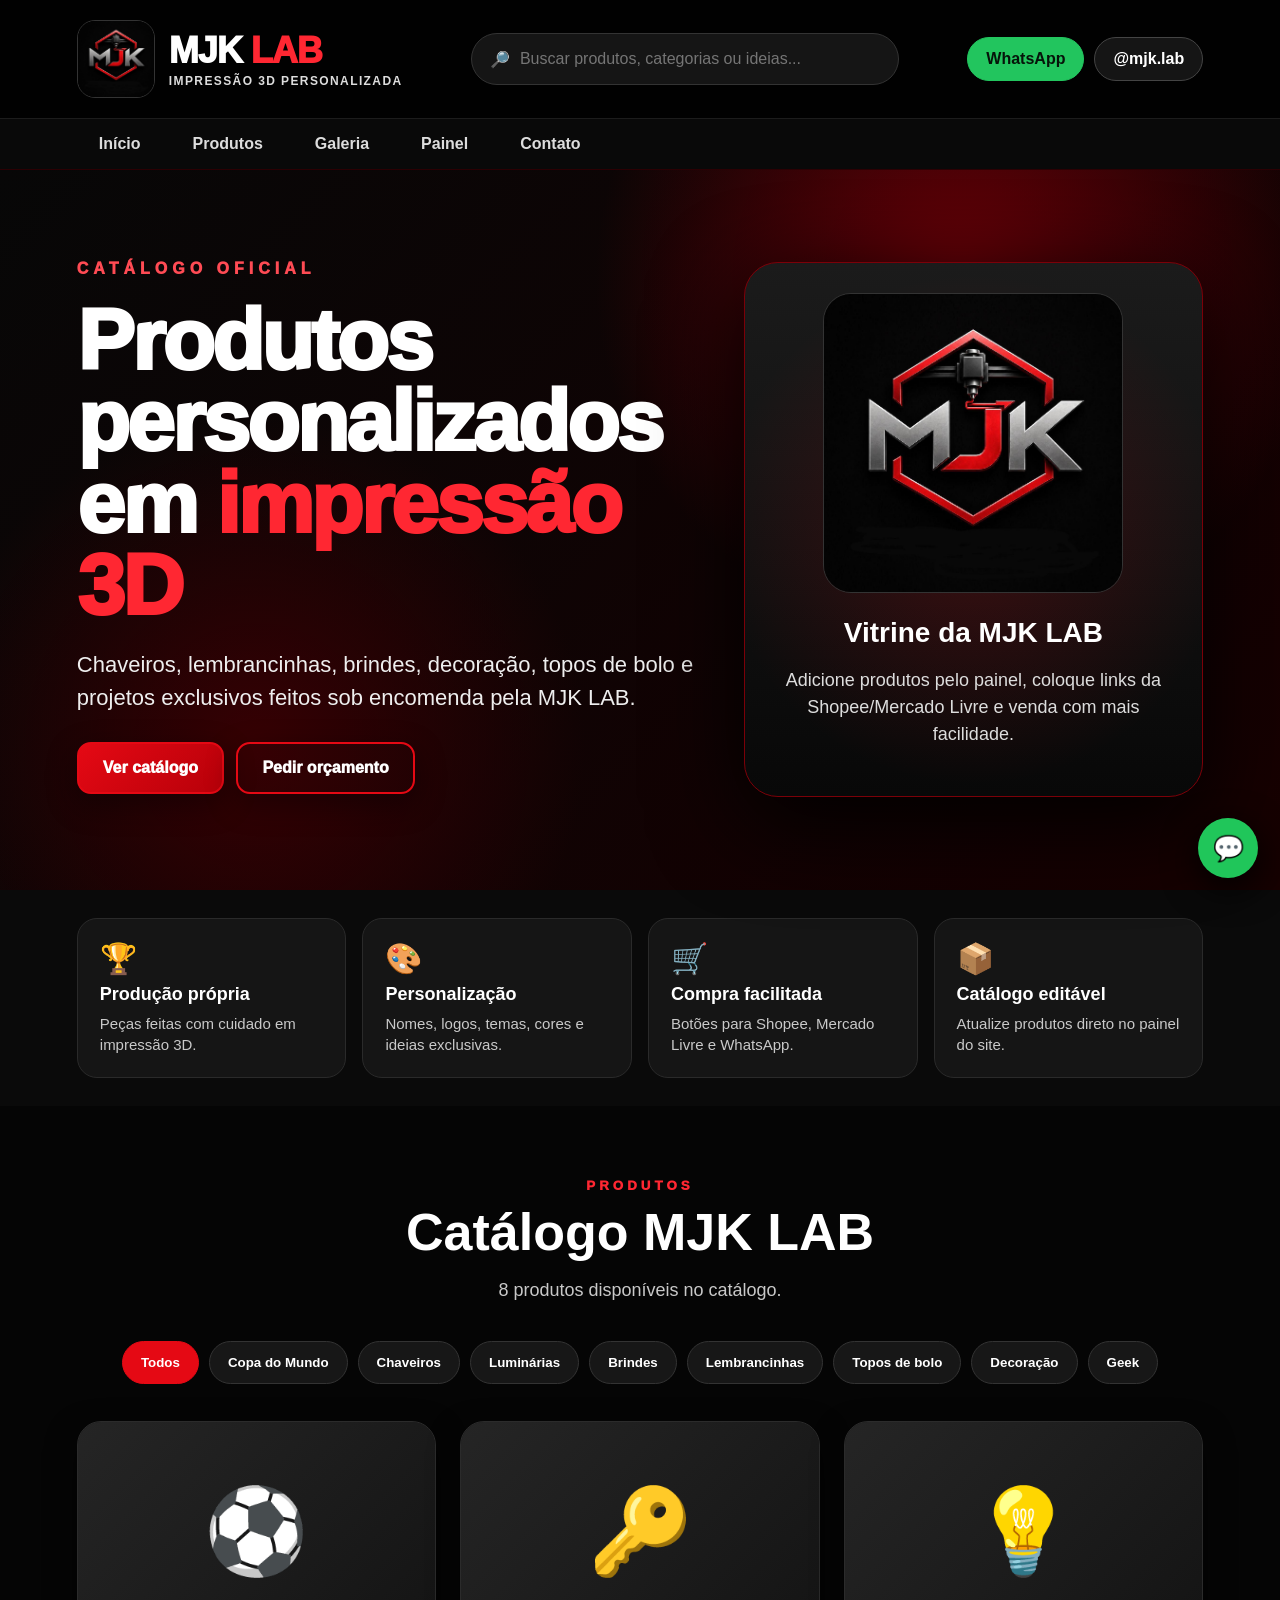
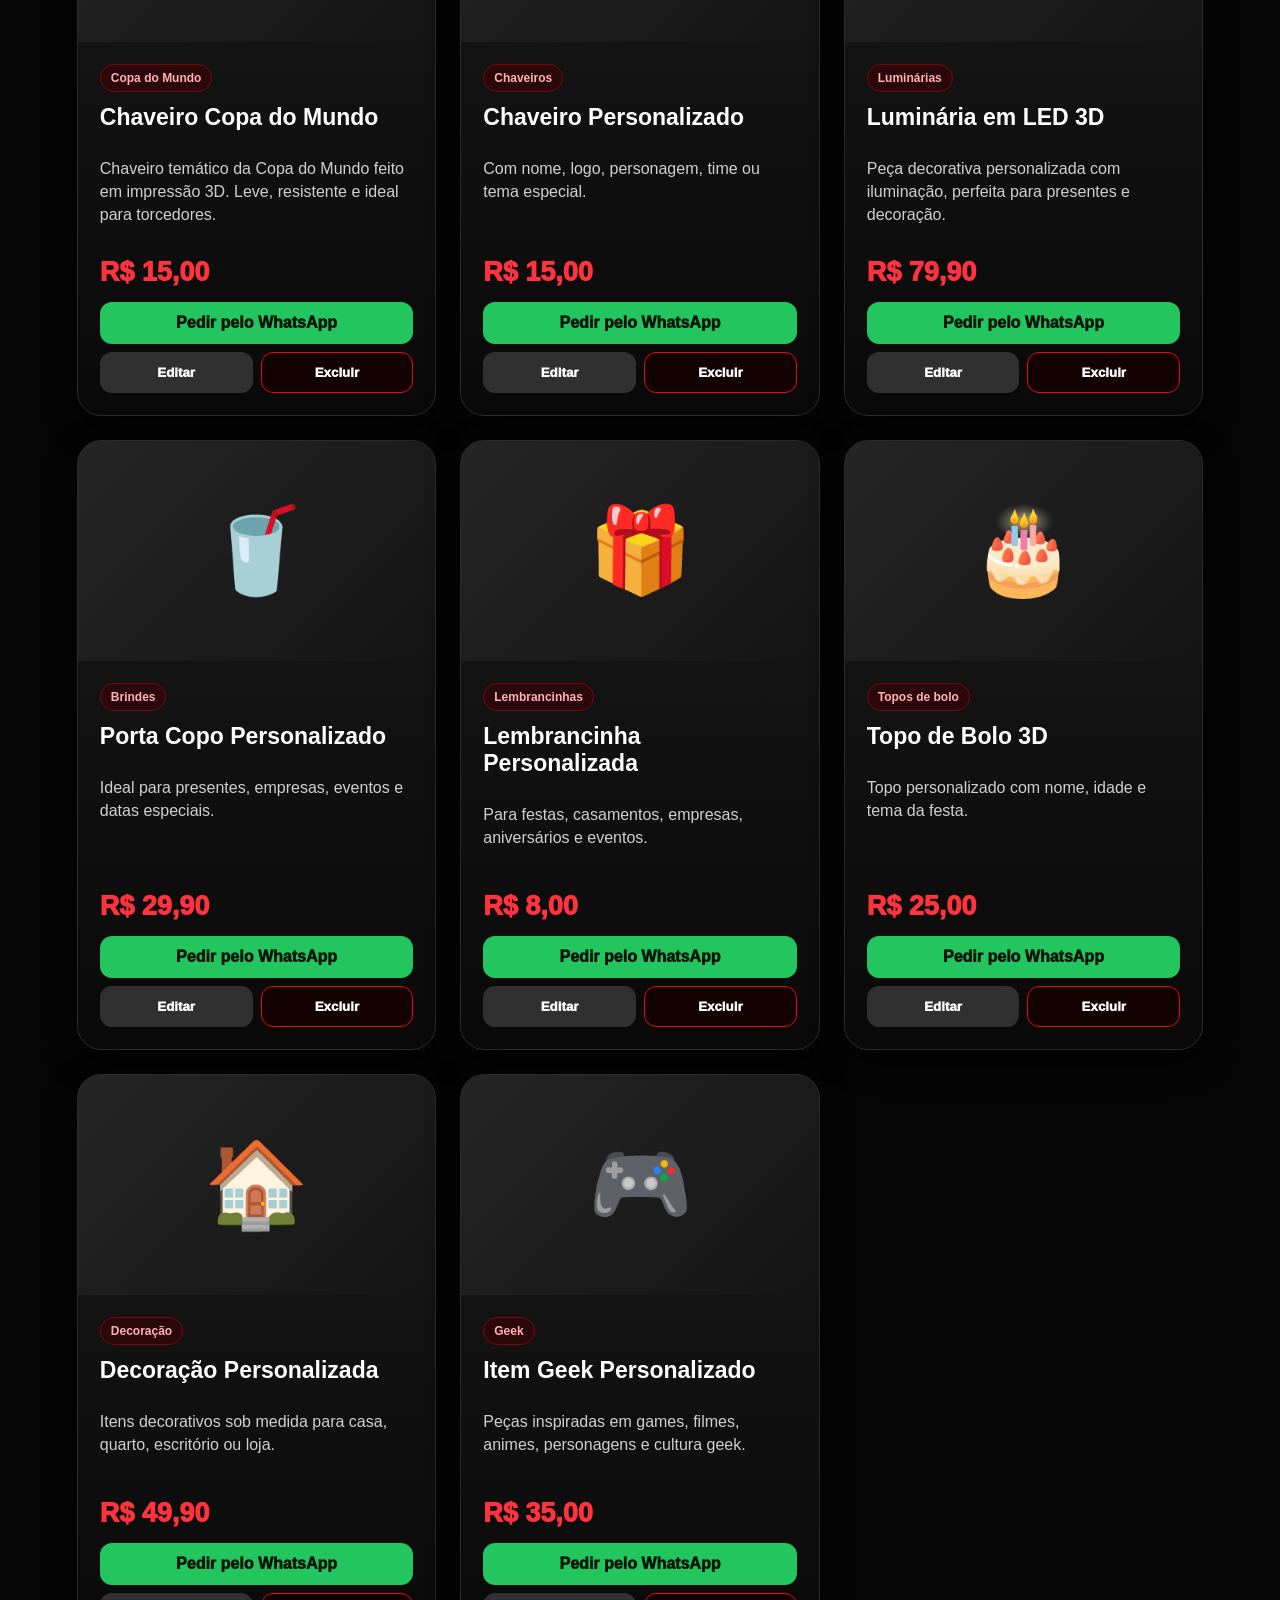
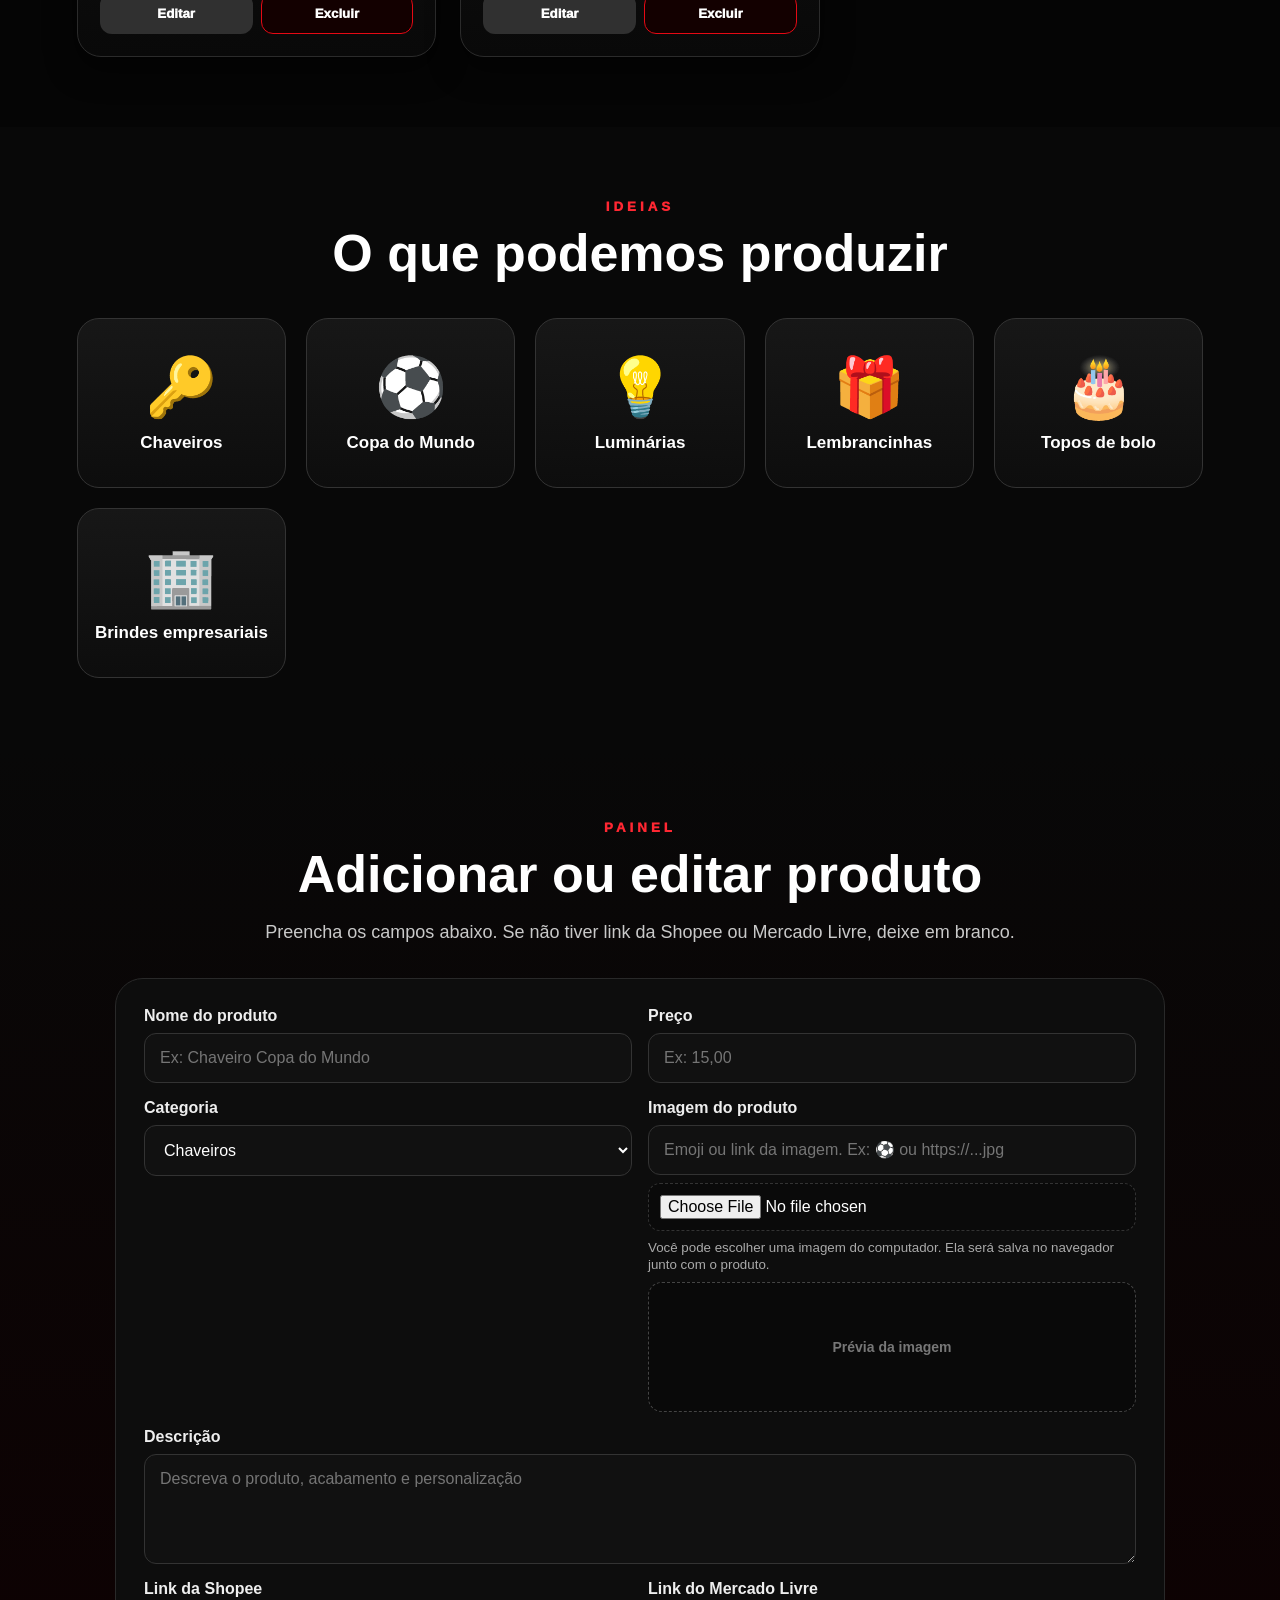
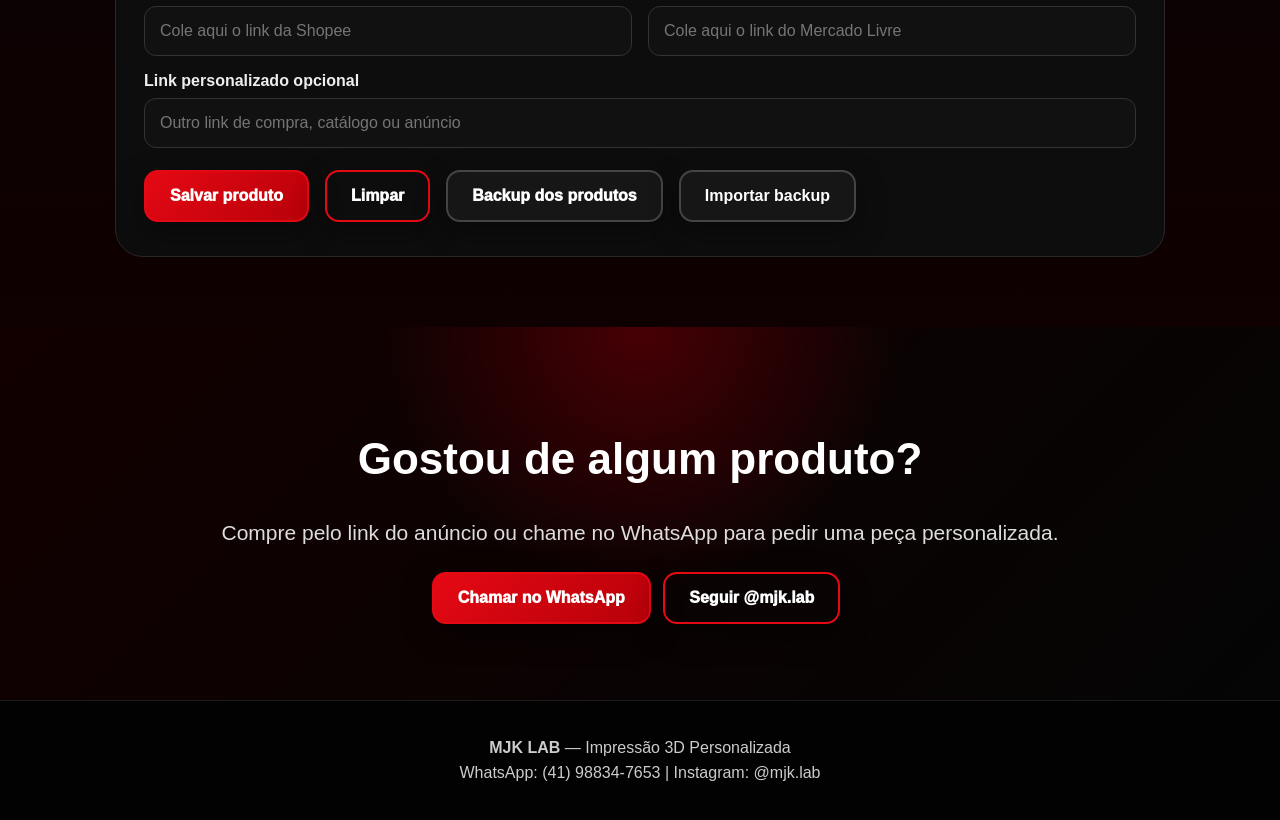
==== commit 11c5a61f: "Add files via upload" ====
--- a/index.html
+++ b/index.html
@@ -113,7 +113,12 @@
             <option>Personalizados</option>
           </select>
         </label>
-        <label>Imagem<input id="imagem" placeholder="Emoji ou link da imagem. Ex: ⚽ ou https://...jpg" /></label>
+        <label>Imagem do produto
+          <input id="imagem" placeholder="Emoji ou link da imagem. Ex: ⚽ ou https://...jpg" />
+          <input type="file" id="uploadImagem" accept="image/*" />
+          <small class="ajuda">Você pode escolher uma imagem do computador. Ela será salva no navegador junto com o produto.</small>
+          <div id="previewImagem" class="previewImagem">Prévia da imagem</div>
+        </label>
         <label class="full">Descrição<textarea id="descricao" placeholder="Descreva o produto, acabamento e personalização" required></textarea></label>
         <label>Link da Shopee<input id="shopee" placeholder="Cole aqui o link da Shopee" /></label>
         <label>Link do Mercado Livre<input id="mercadolivre" placeholder="Cole aqui o link do Mercado Livre" /></label>
--- a/estilo.css
+++ b/estilo.css
@@ -1 +1,9 @@
 :root{--red:#e50914;--red2:#ff2732;--bg:#050505;--card:#111;--muted:#c9c9c9;--line:#2a2a2a;--green:#22c55e;--yellow:#f5c542}*{box-sizing:border-box}html{scroll-behavior:smooth}body{margin:0;background:var(--bg);color:#fff;font-family:Arial,Helvetica,sans-serif}a{text-decoration:none;color:inherit}button,input,select,textarea{font-family:inherit}.topo{display:flex;align-items:center;justify-content:space-between;gap:22px;padding:20px 6%;background:rgba(2,2,2,.94);backdrop-filter:blur(10px);border-bottom:1px solid #1c1c1c;position:sticky;top:0;z-index:50}.brand{display:flex;align-items:center;gap:14px}.brand img{width:78px;height:78px;object-fit:cover;border-radius:18px;border:1px solid #333}.brand h1{font-size:36px;margin:0;font-weight:950;letter-spacing:-1px}.brand h1 span,.hero span,.titulo small{color:var(--red2)}.brand p{margin:2px 0 0;color:#ddd;font-size:12px;font-weight:800;letter-spacing:1.4px}.searchBox{max-width:480px;width:38%;display:flex;align-items:center;gap:10px;background:#151515;border:1px solid #333;border-radius:999px;padding:0 18px}.searchBox input{width:100%;background:transparent;border:0;outline:0;color:#fff;padding:16px 0;font-size:16px}.top-links{display:flex;gap:10px;flex-wrap:wrap;justify-content:flex-end}.pill{display:inline-flex;align-items:center;justify-content:center;border:1px solid #444;background:#151515;padding:12px 18px;border-radius:999px;font-weight:900}.pill.green{background:var(--green);border-color:var(--green);color:#06140a}.menu{display:flex;gap:8px;padding:0 6%;background:#090909;border-bottom:1px solid #2b0003;position:sticky;top:119px;z-index:40}.menu a{padding:16px 22px;font-weight:900;color:#ddd}.menu a:hover{background:var(--red);color:#fff;border-radius:0 0 14px 14px}.hero{min-height:560px;display:grid;grid-template-columns:1.15fr .85fr;align-items:center;gap:45px;padding:7% 6%;background:radial-gradient(circle at 75% 15%,#680007 0,transparent 32%),radial-gradient(circle at 20% 80%,#360003 0,transparent 28%),linear-gradient(135deg,#070707,#170001)}.hero small{color:#ff4b54;font-size:16px;letter-spacing:5px;font-weight:950}.hero h2{font-size:clamp(45px,7vw,86px);line-height:.95;margin:22px 0;font-weight:950;letter-spacing:-3px}.hero p{font-size:22px;color:#eee;max-width:760px;line-height:1.5}.btn{display:inline-flex;align-items:center;justify-content:center;background:linear-gradient(135deg,var(--red),#b70009);padding:15px 24px;border-radius:14px;font-size:16px;font-weight:950;margin:6px 8px 6px 0;border:2px solid var(--red);color:#fff;cursor:pointer;box-shadow:0 10px 30px #0006}.btn.outline{background:transparent}.btn.dark{background:#161616;border-color:#444;color:#fff}.hero-card{background:linear-gradient(180deg,#1b1b1b,#080808);border:1px solid #7b0008;border-radius:34px;padding:30px;text-align:center;box-shadow:0 25px 90px #000;position:relative;overflow:hidden}.hero-card:before{content:"";position:absolute;inset:-80px;background:radial-gradient(circle,#e5091433,transparent 55%);z-index:0}.hero-card>*{position:relative}.hero-card img{max-width:300px;width:80%;border-radius:28px;border:1px solid #333}.hero-card h3{font-size:28px;margin:20px 0 8px}.hero-card p{color:#ddd;font-size:18px}.beneficios{display:grid;grid-template-columns:repeat(4,1fr);gap:16px;padding:28px 6%;background:#0a0a0a}.beneficios div{background:#151515;border:1px solid var(--line);border-radius:20px;padding:22px;font-size:30px}.beneficios b{display:block;font-size:18px;margin:8px 0}.beneficios span{display:block;color:var(--muted);font-size:15px;line-height:1.4}.secao{padding:70px 6%}.titulo{text-align:center;margin-bottom:35px}.titulo small{font-weight:950;letter-spacing:4px}.titulo h2{font-size:clamp(34px,5vw,52px);margin:8px 0}.titulo p{color:var(--muted);font-size:18px}.filtros{text-align:center;margin-bottom:32px}.filtros button{background:#171717;color:#fff;border:1px solid #333;border-radius:999px;padding:13px 18px;margin:5px;font-weight:900;cursor:pointer}.filtros button.ativo,.filtros button:hover{background:var(--red);border-color:var(--red)}.grid{display:grid;grid-template-columns:repeat(auto-fit,minmax(265px,1fr));gap:24px}.produto{background:linear-gradient(180deg,#191919,#090909);border:1px solid #2b2b2b;border-radius:24px;overflow:hidden;box-shadow:0 12px 30px #0008;transition:.22s;display:flex;flex-direction:column}.produto:hover{transform:translateY(-6px);border-color:var(--red);box-shadow:0 18px 50px #000}.foto{height:220px;display:flex;align-items:center;justify-content:center;font-size:84px;background:linear-gradient(135deg,#252525,#141414);overflow:hidden}.foto img{width:100%;height:100%;object-fit:cover}.info{padding:22px;display:flex;flex-direction:column;flex:1}.tag{display:inline-block;align-self:flex-start;background:#2a0709;border:1px solid #7a080e;color:#ffb1b6;border-radius:999px;padding:6px 10px;font-size:12px;font-weight:900;margin-bottom:12px}.produto h3{font-size:23px;margin:0 0 10px}.produto p{color:#d0d0d0;line-height:1.45;min-height:58px;flex:1}.preco{color:#ff333d;font-size:27px;font-weight:950;display:block;margin:14px 0}.botoes{display:grid;grid-template-columns:1fr;gap:8px;margin-top:auto}.botoes a,.botoes button{border:0;border-radius:12px;padding:12px 14px;font-weight:950;cursor:pointer;text-align:center;color:#fff}.botoes .shopee{background:#ee4d2d}.botoes .ml{background:#fff159;color:#201a00}.botoes .extra{background:#333}.botoes .whats{background:#22c55e;color:#041407}.botoes .edit{background:#303030}.botoes .del{background:#130000;border:1px solid var(--red)}.adminBtns{display:grid;grid-template-columns:1fr 1fr;gap:8px}.escura{background:#080808}.galeria{display:grid;grid-template-columns:repeat(auto-fit,minmax(190px,1fr));gap:20px}.galeria div{height:170px;border-radius:22px;background:linear-gradient(180deg,#171717,#0d0d0d);border:1px solid #333;display:flex;flex-direction:column;align-items:center;justify-content:center;font-size:58px;transition:.2s}.galeria div:hover{border-color:var(--red);transform:translateY(-4px)}.galeria span{font-size:17px;margin-top:12px;font-weight:900}.painel{background:linear-gradient(180deg,#080808,#0f0001)}.formProduto{max-width:1050px;margin:auto;display:grid;grid-template-columns:1fr 1fr;gap:16px;background:#0d0d0d;border:1px solid #292929;border-radius:28px;padding:28px}.formProduto label{display:flex;flex-direction:column;gap:8px;color:#eee;font-weight:900}.formProduto input,.formProduto select,.formProduto textarea{background:#111;border:1px solid #333;color:#fff;border-radius:12px;padding:15px;font-size:16px;outline:0}.formProduto input:focus,.formProduto select:focus,.formProduto textarea:focus{border-color:var(--red)}.formProduto textarea{min-height:110px;resize:vertical}.full{grid-column:1/-1}.formActions{display:flex;flex-wrap:wrap;gap:8px;align-items:center}.importBtn{position:relative;overflow:hidden}.contato{text-align:center;background:radial-gradient(circle at 50% 0,#470005,transparent 35%),linear-gradient(135deg,#120000,#050505)}.contato h2{font-size:44px}.contato p{font-size:21px;color:#ddd}.zap{position:fixed;right:22px;bottom:22px;background:#20c65a;width:60px;height:60px;display:flex;align-items:center;justify-content:center;border-radius:999px;font-weight:950;box-shadow:0 10px 35px #000;z-index:70;font-size:25px}.topBtn{position:fixed;left:22px;bottom:22px;width:50px;height:50px;border-radius:999px;border:1px solid #444;background:#111;color:#fff;font-size:24px;font-weight:950;cursor:pointer;display:none;z-index:70}footer{text-align:center;padding:34px;background:#020202;color:#ccc;border-top:1px solid #1d1d1d;line-height:1.6}.empty{text-align:center;color:#ddd;background:#111;border:1px solid #333;border-radius:20px;padding:30px;grid-column:1/-1}@media(max-width:960px){.topo{flex-direction:column;align-items:stretch}.brand{justify-content:center}.searchBox{width:100%;max-width:none}.top-links{justify-content:center}.menu{top:196px;overflow-x:auto}.hero{grid-template-columns:1fr;text-align:center}.hero p{margin-left:auto;margin-right:auto}.beneficios{grid-template-columns:1fr 1fr}.formProduto{grid-template-columns:1fr}.full{grid-column:auto}.formActions{grid-column:auto}.hero-card img{max-width:230px}}@media(max-width:560px){.brand img{width:65px;height:65px}.brand h1{font-size:30px}.menu{top:181px}.menu a{padding:14px 16px}.beneficios{grid-template-columns:1fr}.secao{padding:55px 5%}.hero{padding:70px 5%}.hero h2{letter-spacing:-1px}.produto p{min-height:auto}.formActions .btn{width:100%;margin-right:0}.top-links .pill{flex:1}.zap{right:15px;bottom:15px}.topBtn{left:15px;bottom:15px}}
+
+/* Upload de imagem do painel */
+.formProduto input[type="file"]{padding:11px;background:#0a0a0a;border-style:dashed;cursor:pointer}
+.ajuda{color:#aaa;font-weight:500;line-height:1.35}
+.previewImagem{min-height:130px;border:1px dashed #444;border-radius:14px;background:#090909;color:#777;display:flex;align-items:center;justify-content:center;overflow:hidden;font-weight:800;text-align:center;padding:12px}
+.previewImagem.comImagem{border-color:var(--red);background:#111}
+.previewImagem img{width:100%;height:180px;object-fit:cover;border-radius:10px}
+.previewImagem:not(.comImagem){font-size:14px}
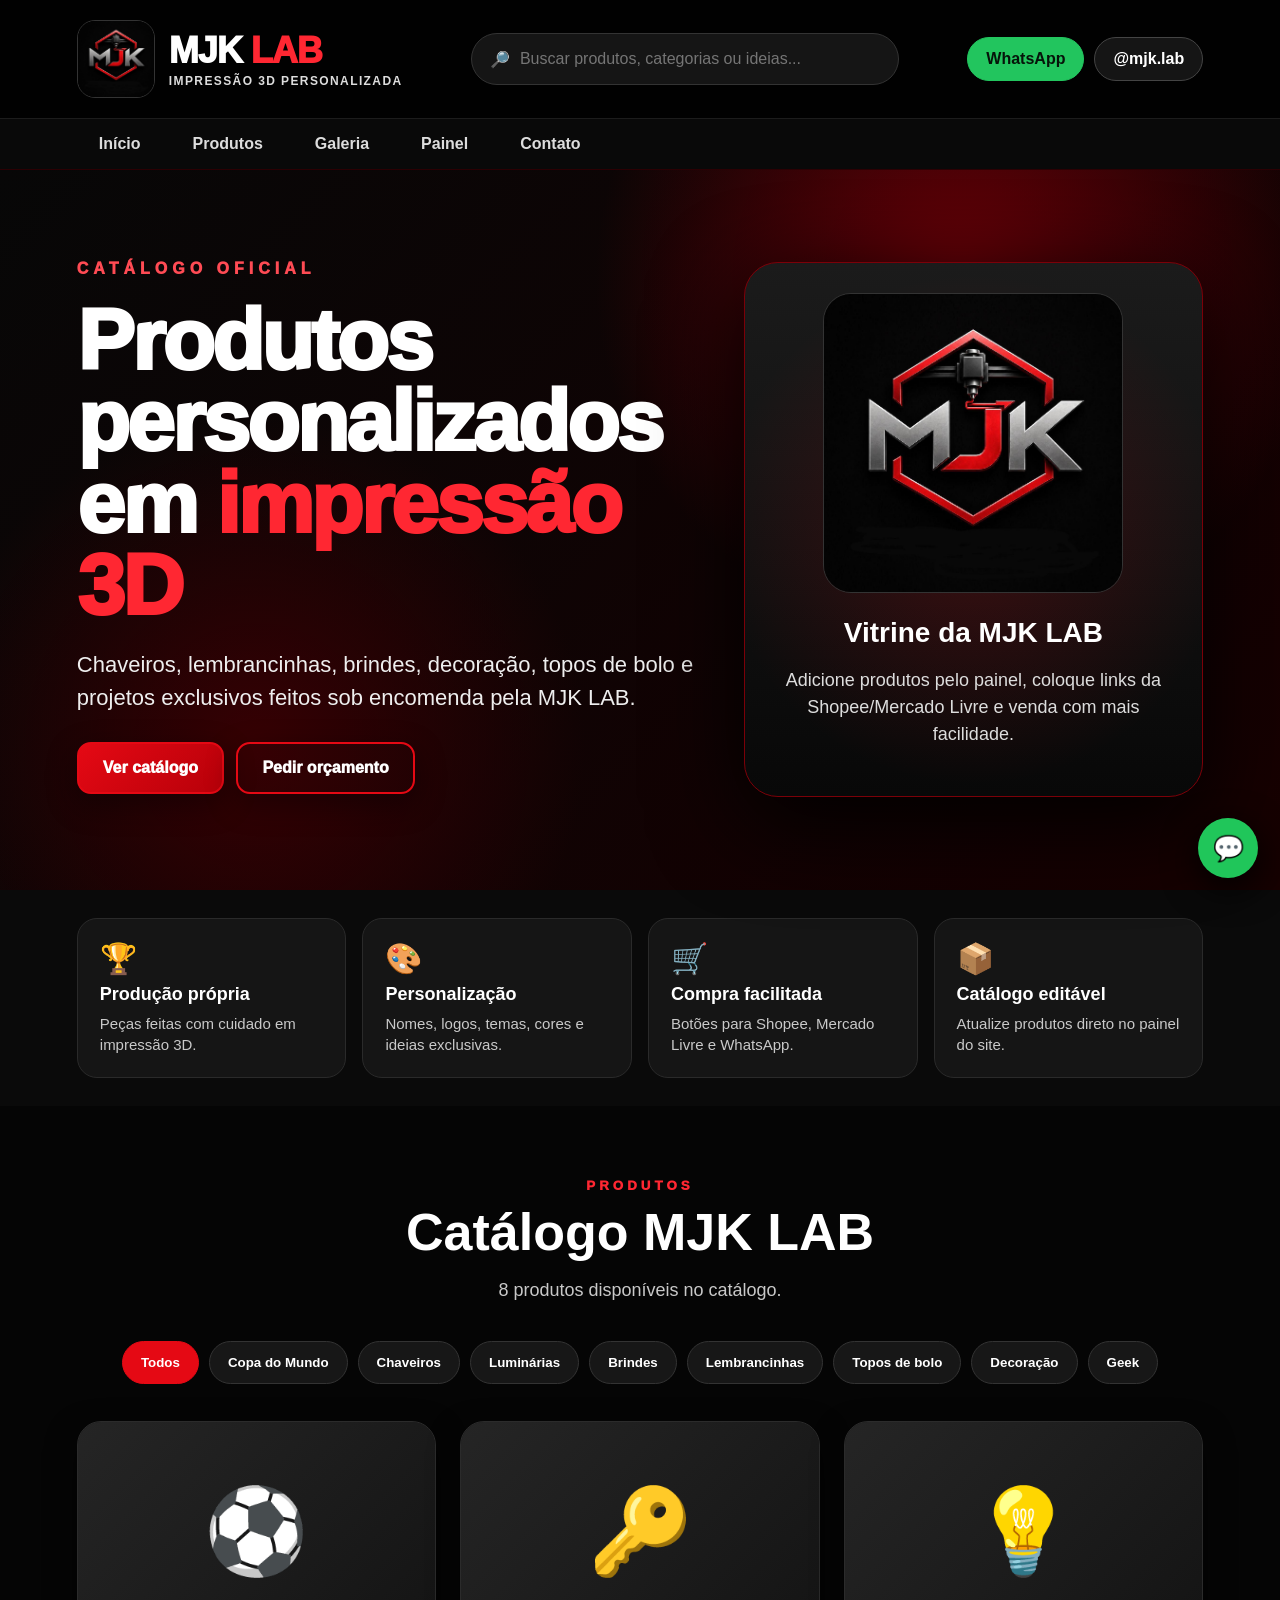
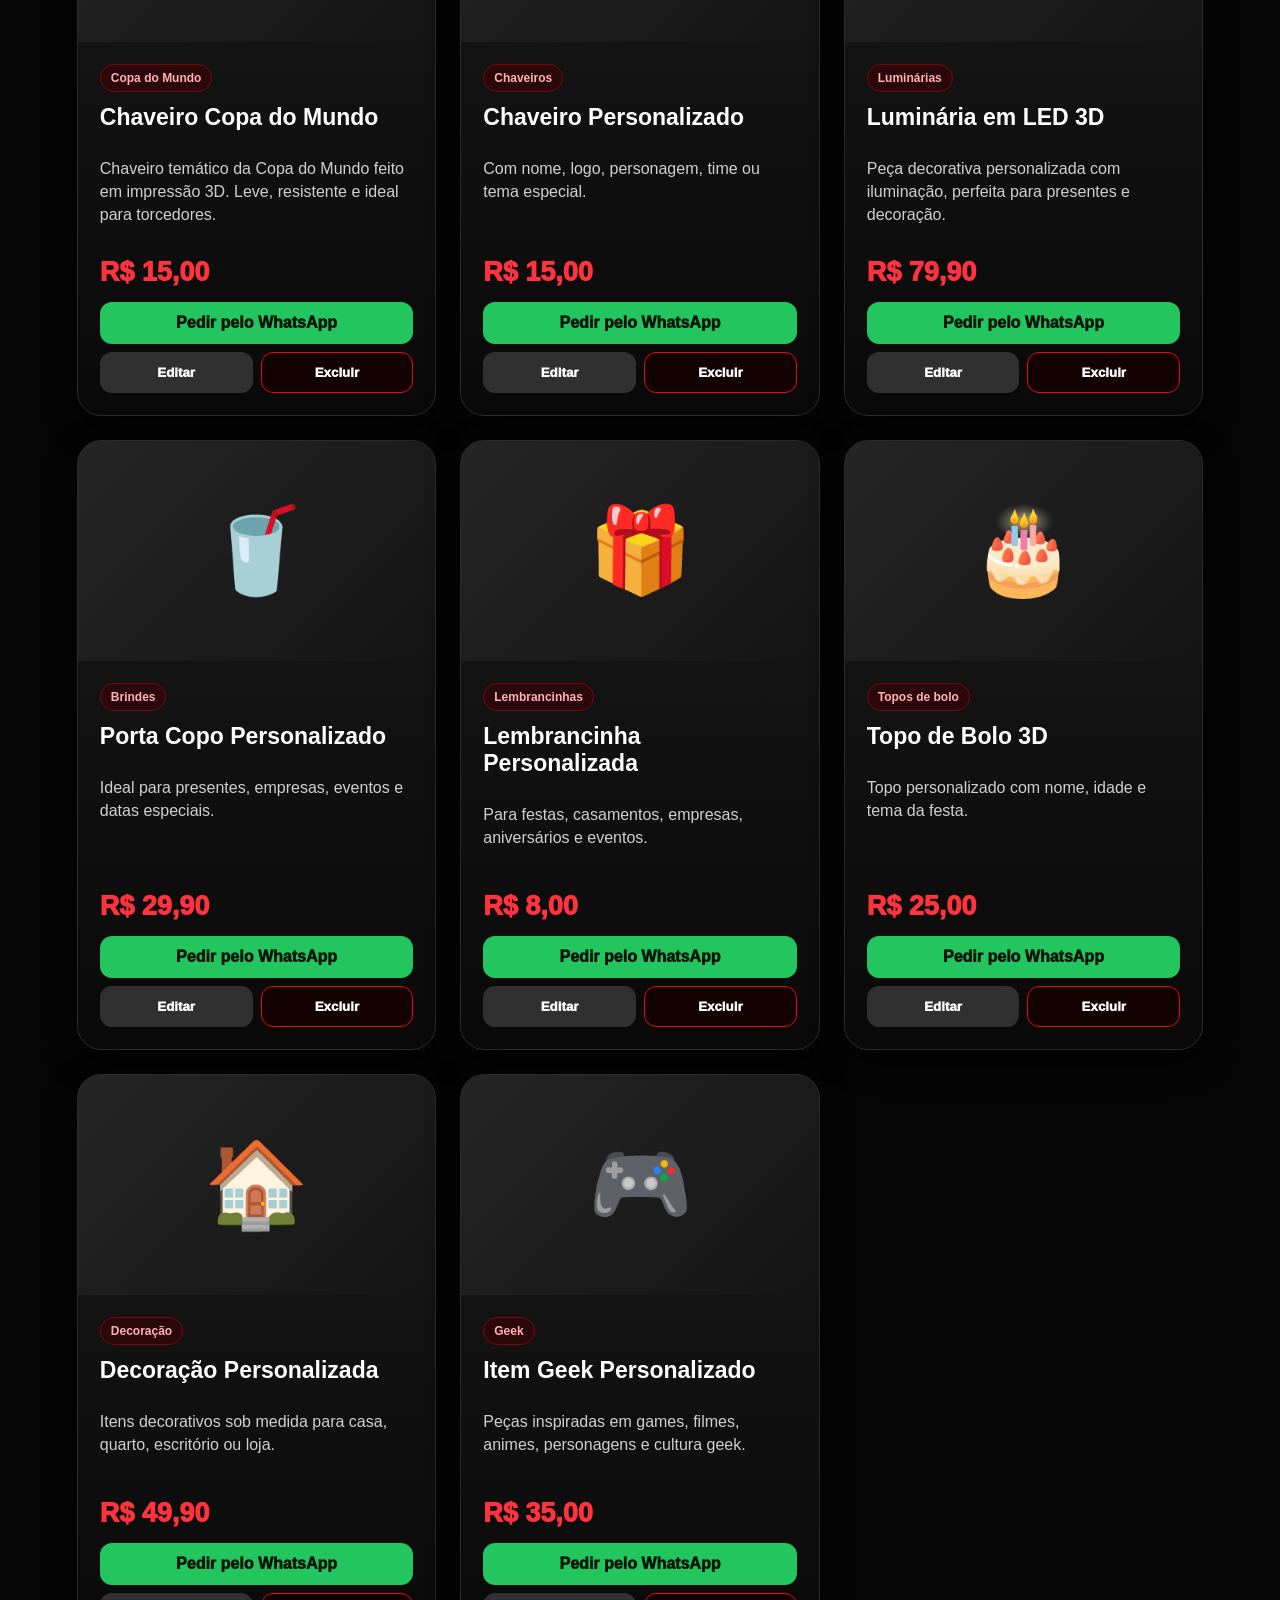
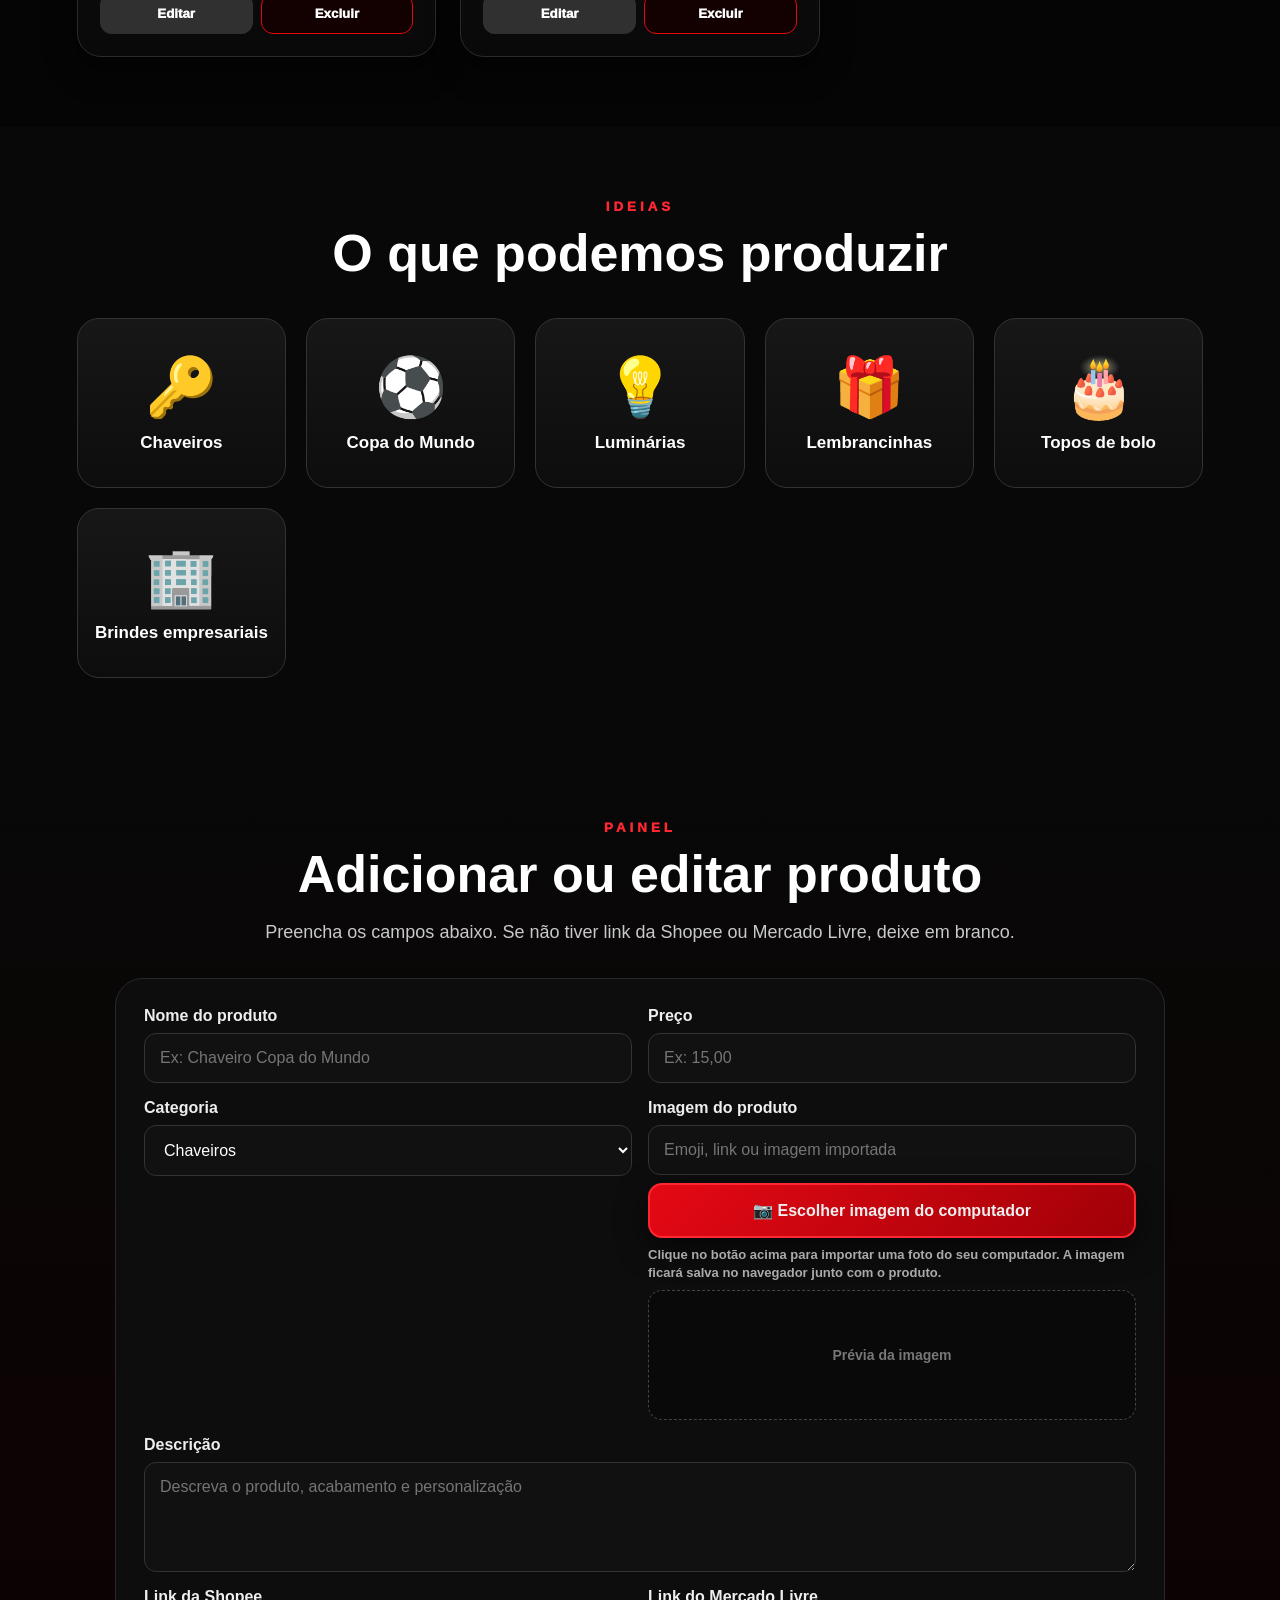
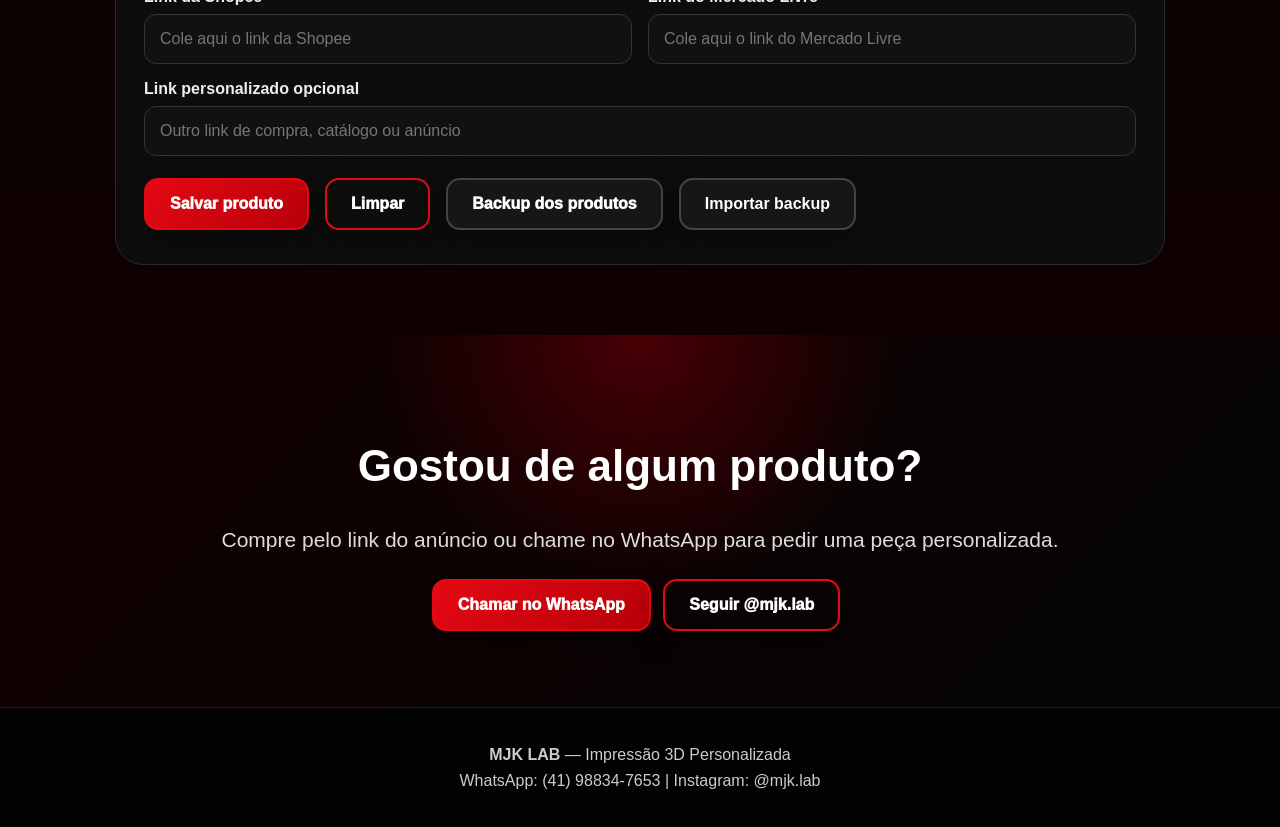
==== commit 52693b62: "Add files via upload" ====
--- a/index.html
+++ b/index.html
@@ -114,9 +114,12 @@
           </select>
         </label>
         <label>Imagem do produto
-          <input id="imagem" placeholder="Emoji ou link da imagem. Ex: ⚽ ou https://...jpg" />
-          <input type="file" id="uploadImagem" accept="image/*" />
-          <small class="ajuda">Você pode escolher uma imagem do computador. Ela será salva no navegador junto com o produto.</small>
+          <input id="imagem" placeholder="Emoji, link ou imagem importada" />
+          <label class="uploadBox" for="uploadImagem">
+            📷 Escolher imagem do computador
+          </label>
+          <input type="file" id="uploadImagem" accept="image/*" hidden />
+          <small class="ajuda">Clique no botão acima para importar uma foto do seu computador. A imagem ficará salva no navegador junto com o produto.</small>
           <div id="previewImagem" class="previewImagem">Prévia da imagem</div>
         </label>
         <label class="full">Descrição<textarea id="descricao" placeholder="Descreva o produto, acabamento e personalização" required></textarea></label>
--- a/estilo.css
+++ b/estilo.css
@@ -7,3 +7,4 @@
 .previewImagem.comImagem{border-color:var(--red);background:#111}
 .previewImagem img{width:100%;height:180px;object-fit:cover;border-radius:10px}
 .previewImagem:not(.comImagem){font-size:14px}
+.uploadBox{display:flex!important;align-items:center;justify-content:center;background:linear-gradient(135deg,var(--red),#a00008);border:2px solid var(--red2);color:#fff;border-radius:14px;padding:16px;font-weight:950;cursor:pointer;text-align:center;box-shadow:0 10px 30px #0008;transition:.2s}.uploadBox:hover{transform:translateY(-2px);filter:brightness(1.08)}.ajuda{color:#aaa;font-size:13px;font-weight:700;line-height:1.4}
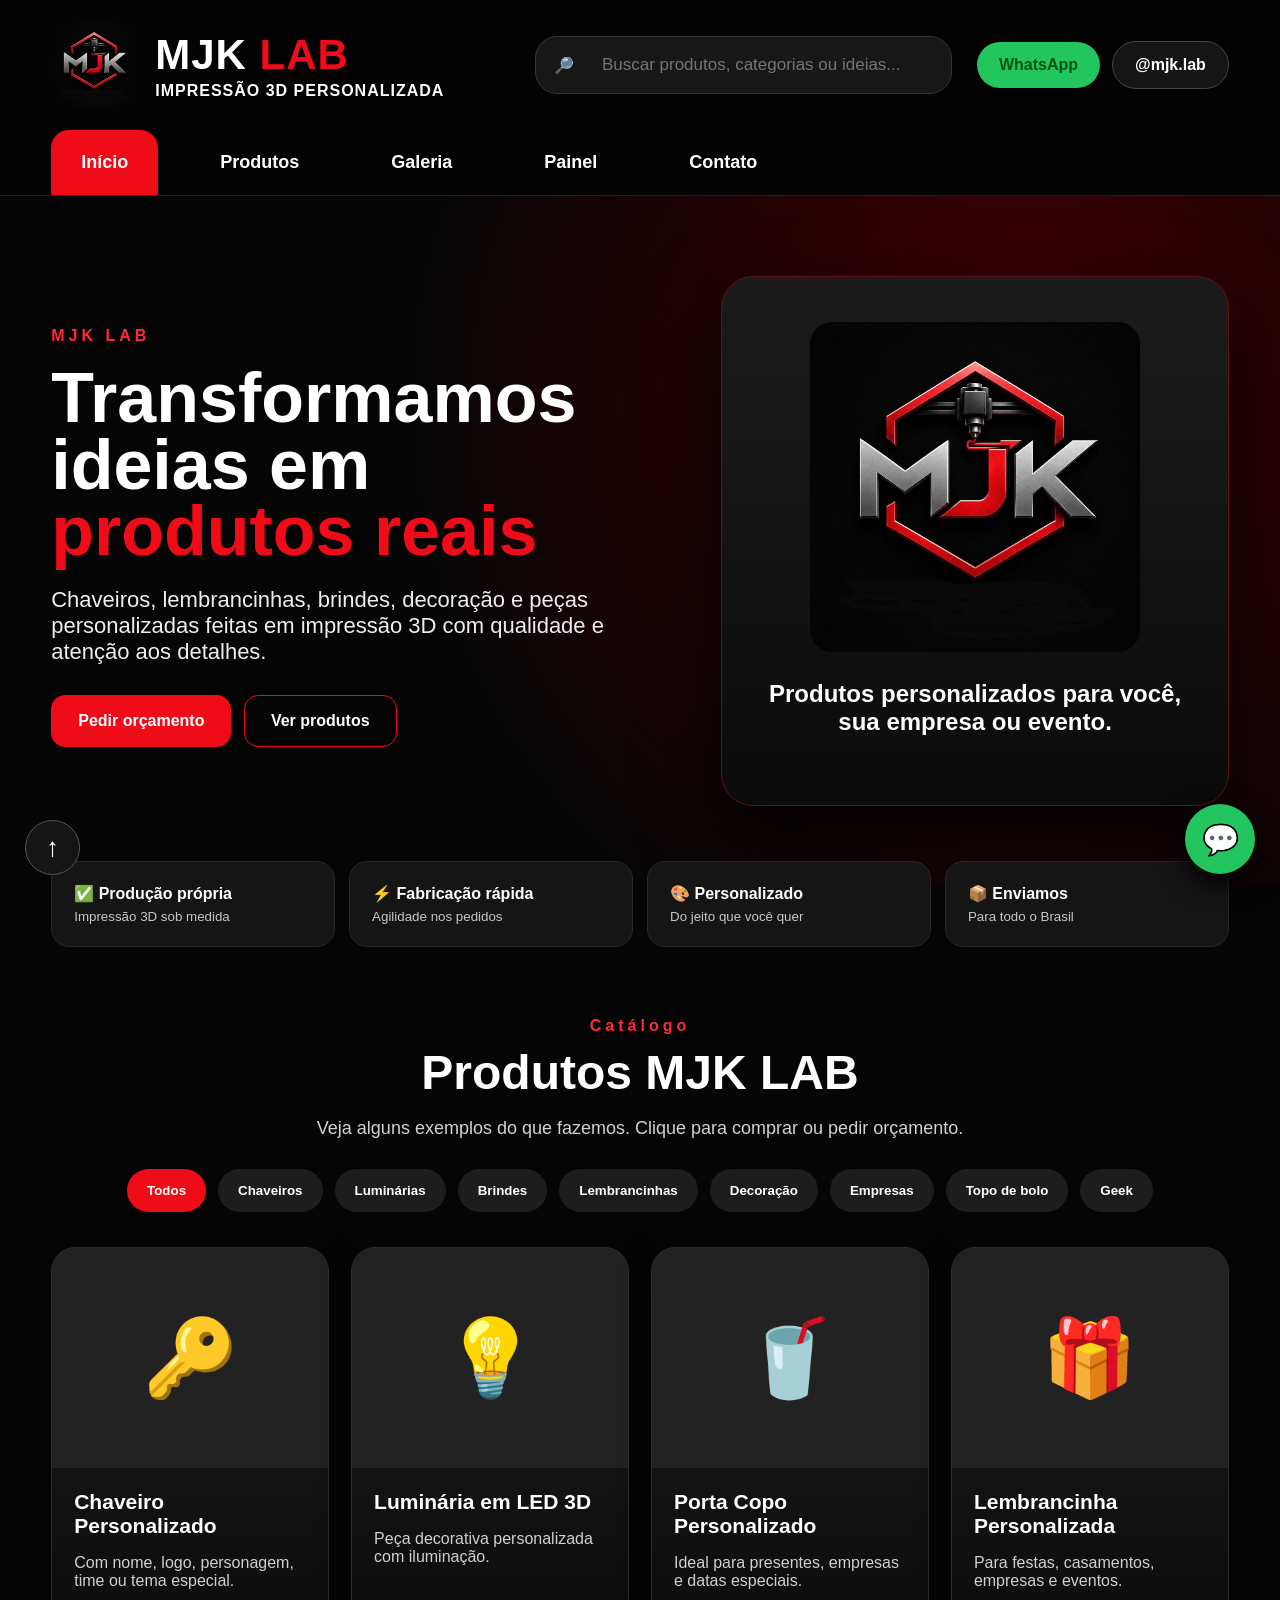
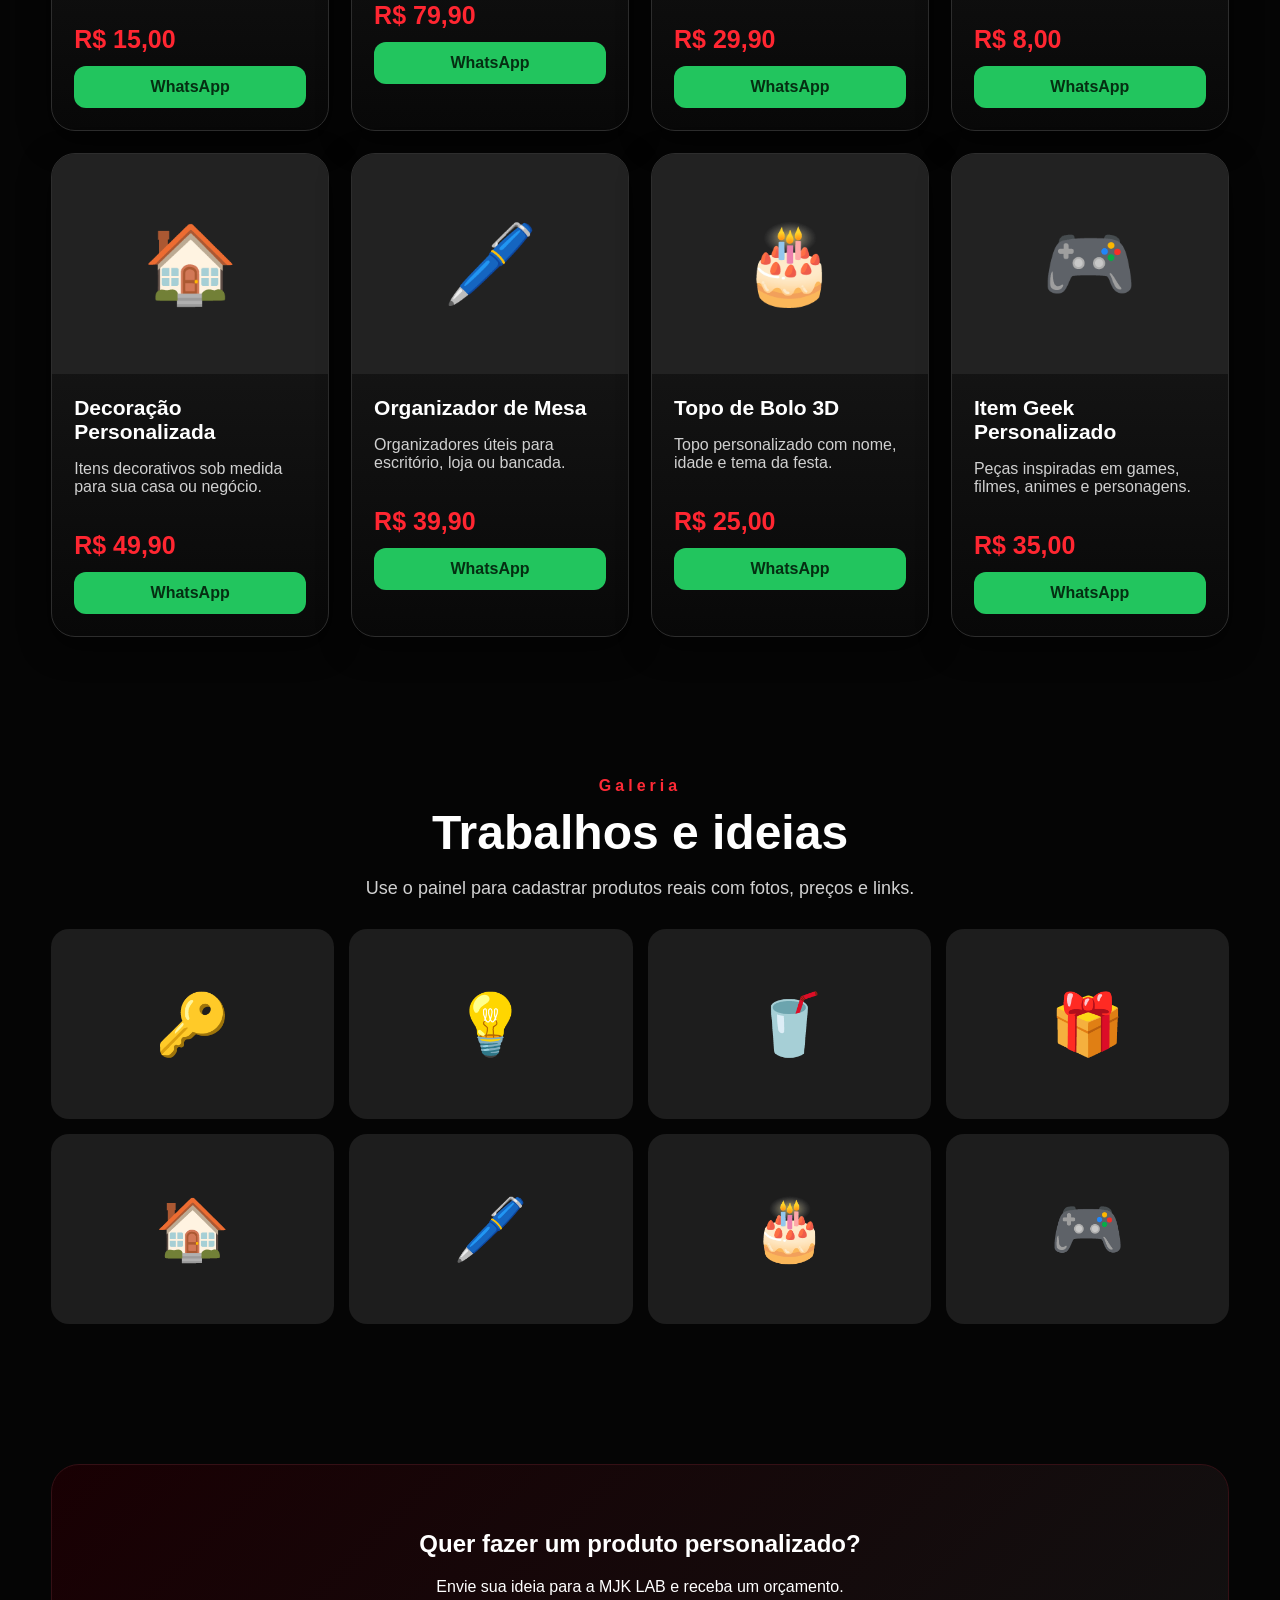
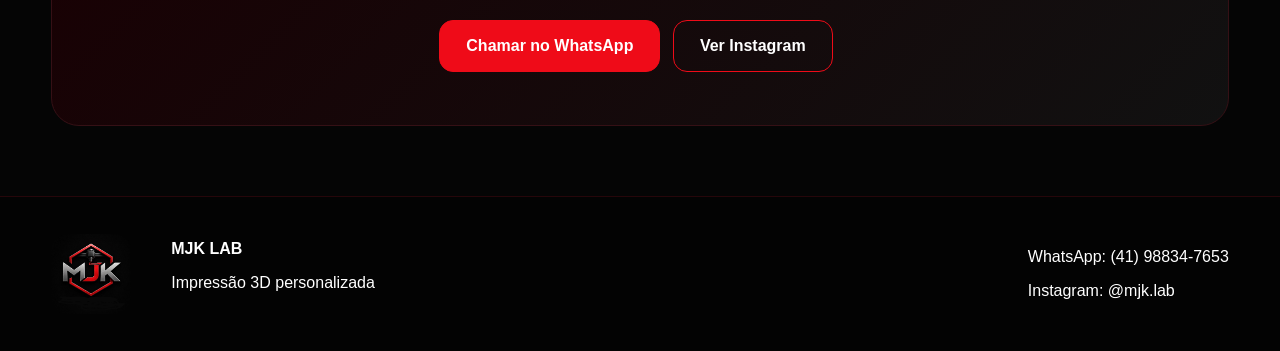
==== commit 59b0e1e6: "Add files via upload" ====
--- a/index.html
+++ b/index.html
@@ -4,154 +4,107 @@
   <meta charset="UTF-8" />
   <meta name="viewport" content="width=device-width, initial-scale=1.0" />
   <title>MJK LAB | Impressão 3D Personalizada</title>
-  <meta name="description" content="MJK LAB - catálogo de impressão 3D personalizada. Chaveiros, brindes, lembrancinhas, decoração, topos de bolo e peças sob encomenda." />
+  <meta name="description" content="MJK LAB - impressão 3D personalizada, chaveiros, brindes, lembrancinhas, decoração e produtos sob medida." />
   <link rel="stylesheet" href="estilo.css" />
 </head>
 <body>
   <header class="topo" id="topo">
-    <a class="brand" href="#inicio" aria-label="MJK LAB">
-      <img src="logo-mjk.jpg" alt="Logo MJK LAB" />
-      <div>
-        <h1>MJK <span>LAB</span></h1>
-        <p>IMPRESSÃO 3D PERSONALIZADA</p>
+    <div class="container topo-grid">
+      <a class="brand" href="#inicio">
+        <img src="logo-mjk.jpg" alt="Logo MJK LAB" />
+        <div>
+          <h1>MJK <span>LAB</span></h1>
+          <p>IMPRESSÃO 3D PERSONALIZADA</p>
+        </div>
+      </a>
+      <div class="search-wrap"><span>🔎</span><input id="busca" placeholder="Buscar produtos, categorias ou ideias..." /></div>
+      <div class="top-links">
+        <a class="whats" href="https://wa.me/5541988347653" target="_blank">WhatsApp</a>
+        <a class="insta" href="https://instagram.com/mjk.lab" target="_blank">@mjk.lab</a>
       </div>
-    </a>
-
-    <div class="searchBox">
-      <span>🔎</span>
-      <input id="busca" placeholder="Buscar produtos, categorias ou ideias..." />
     </div>
-
-    <div class="top-links">
-      <a class="pill green" href="https://wa.me/5541988347653?text=Olá!%20Quero%20fazer%20um%20orçamento%20com%20a%20MJK%20LAB." target="_blank">WhatsApp</a>
-      <a class="pill" href="https://instagram.com/mjk.lab" target="_blank">@mjk.lab</a>
-    </div>
+    <nav class="menu container">
+      <a href="#inicio">Início</a>
+      <a href="#produtos">Produtos</a>
+      <a href="#galeria">Galeria</a>
+      <a href="admin.html">Painel</a>
+      <a href="#contato">Contato</a>
+    </nav>
   </header>
 
-  <nav class="menu">
-    <a href="#inicio">Início</a>
-    <a href="#produtos">Produtos</a>
-    <a href="#galeria">Galeria</a>
-    <a href="#painel">Painel</a>
-    <a href="#contato">Contato</a>
-  </nav>
-
   <main>
-    <section id="inicio" class="hero">
-      <div class="hero-text">
-        <small>CATÁLOGO OFICIAL</small>
-        <h2>Produtos personalizados em <span>impressão 3D</span></h2>
-        <p>Chaveiros, lembrancinhas, brindes, decoração, topos de bolo e projetos exclusivos feitos sob encomenda pela MJK LAB.</p>
-        <div class="acoes">
-          <a class="btn" href="#produtos">Ver catálogo</a>
-          <a class="btn outline" href="https://wa.me/5541988347653?text=Olá!%20Quero%20um%20produto%20personalizado%20da%20MJK%20LAB." target="_blank">Pedir orçamento</a>
+    <section class="hero" id="inicio">
+      <div class="container hero-grid">
+        <div class="hero-text">
+          <span class="tag">MJK LAB</span>
+          <h2>Transformamos ideias em <strong>produtos reais</strong></h2>
+          <p>Chaveiros, lembrancinhas, brindes, decoração e peças personalizadas feitas em impressão 3D com qualidade e atenção aos detalhes.</p>
+          <div class="hero-actions">
+            <a class="btn primary" href="https://wa.me/5541988347653?text=Olá!%20Quero%20fazer%20um%20orçamento%20com%20a%20MJK%20LAB" target="_blank">Pedir orçamento</a>
+            <a class="btn outline" href="#produtos">Ver produtos</a>
+          </div>
         </div>
-      </div>
-      <div class="hero-card">
-        <img src="logo-mjk.jpg" alt="Logo MJK LAB" />
-        <div>
-          <h3>Vitrine da MJK LAB</h3>
-          <p>Adicione produtos pelo painel, coloque links da Shopee/Mercado Livre e venda com mais facilidade.</p>
+        <div class="hero-card">
+          <img src="logo-mjk.jpg" alt="MJK LAB" />
+          <h3>Produtos personalizados para você, sua empresa ou evento.</h3>
         </div>
       </div>
     </section>
 
-    <section class="beneficios">
-      <div>🏆 <b>Produção própria</b><span>Peças feitas com cuidado em impressão 3D.</span></div>
-      <div>🎨 <b>Personalização</b><span>Nomes, logos, temas, cores e ideias exclusivas.</span></div>
-      <div>🛒 <b>Compra facilitada</b><span>Botões para Shopee, Mercado Livre e WhatsApp.</span></div>
-      <div>📦 <b>Catálogo editável</b><span>Atualize produtos direto no painel do site.</span></div>
-    </section>
-
-    <section id="produtos" class="secao">
-      <div class="titulo">
-        <small>PRODUTOS</small>
-        <h2>Catálogo MJK LAB</h2>
-        <p><span id="contadorProdutos">0</span> produtos disponíveis no catálogo.</p>
-      </div>
-      <div class="filtros" id="filtros"></div>
-      <div class="grid" id="listaProdutos"></div>
-    </section>
-
-    <section id="galeria" class="secao escura">
-      <div class="titulo">
-        <small>IDEIAS</small>
-        <h2>O que podemos produzir</h2>
-      </div>
-      <div class="galeria">
-        <div>🔑<span>Chaveiros</span></div>
-        <div>⚽<span>Copa do Mundo</span></div>
-        <div>💡<span>Luminárias</span></div>
-        <div>🎁<span>Lembrancinhas</span></div>
-        <div>🎂<span>Topos de bolo</span></div>
-        <div>🏢<span>Brindes empresariais</span></div>
+    <section class="diferenciais">
+      <div class="container cards-mini">
+        <div>✅ <b>Produção própria</b><small>Impressão 3D sob medida</small></div>
+        <div>⚡ <b>Fabricação rápida</b><small>Agilidade nos pedidos</small></div>
+        <div>🎨 <b>Personalizado</b><small>Do jeito que você quer</small></div>
+        <div>📦 <b>Enviamos</b><small>Para todo o Brasil</small></div>
       </div>
     </section>
 
-    <section id="painel" class="secao painel">
-      <div class="titulo">
-        <small>PAINEL</small>
-        <h2>Adicionar ou editar produto</h2>
-        <p>Preencha os campos abaixo. Se não tiver link da Shopee ou Mercado Livre, deixe em branco.</p>
+    <section class="secao" id="produtos">
+      <div class="container">
+        <div class="titulo">
+          <span>Catálogo</span>
+          <h2>Produtos MJK LAB</h2>
+          <p>Veja alguns exemplos do que fazemos. Clique para comprar ou pedir orçamento.</p>
+        </div>
+        <div id="filtros" class="filtros"></div>
+        <div id="listaProdutos" class="grid-produtos"></div>
       </div>
-
-      <form id="formProduto" class="formProduto">
-        <input type="hidden" id="produtoId" />
-        <label>Nome do produto<input id="nome" placeholder="Ex: Chaveiro Copa do Mundo" required /></label>
-        <label>Preço<input id="preco" placeholder="Ex: 15,00" required /></label>
-        <label>Categoria
-          <select id="categoria">
-            <option>Chaveiros</option>
-            <option>Copa do Mundo</option>
-            <option>Luminárias</option>
-            <option>Lembrancinhas</option>
-            <option>Brindes</option>
-            <option>Decoração</option>
-            <option>Geek</option>
-            <option>Empresas</option>
-            <option>Topos de bolo</option>
-            <option>Personalizados</option>
-          </select>
-        </label>
-        <label>Imagem do produto
-          <input id="imagem" placeholder="Emoji, link ou imagem importada" />
-          <label class="uploadBox" for="uploadImagem">
-            📷 Escolher imagem do computador
-          </label>
-          <input type="file" id="uploadImagem" accept="image/*" hidden />
-          <small class="ajuda">Clique no botão acima para importar uma foto do seu computador. A imagem ficará salva no navegador junto com o produto.</small>
-          <div id="previewImagem" class="previewImagem">Prévia da imagem</div>
-        </label>
-        <label class="full">Descrição<textarea id="descricao" placeholder="Descreva o produto, acabamento e personalização" required></textarea></label>
-        <label>Link da Shopee<input id="shopee" placeholder="Cole aqui o link da Shopee" /></label>
-        <label>Link do Mercado Livre<input id="mercadolivre" placeholder="Cole aqui o link do Mercado Livre" /></label>
-        <label class="full">Link personalizado opcional<input id="linkExtra" placeholder="Outro link de compra, catálogo ou anúncio" /></label>
-
-        <div class="formActions full">
-          <button class="btn" type="submit">Salvar produto</button>
-          <button type="button" id="limpar" class="btn outline">Limpar</button>
-          <button type="button" id="exportar" class="btn dark">Backup dos produtos</button>
-          <label class="btn dark importBtn">Importar backup<input type="file" id="importar" accept="application/json" hidden /></label>
-        </div>
-      </form>
     </section>
 
-    <section id="contato" class="secao contato">
-      <h2>Gostou de algum produto?</h2>
-      <p>Compre pelo link do anúncio ou chame no WhatsApp para pedir uma peça personalizada.</p>
-      <a class="btn" href="https://wa.me/5541988347653?text=Olá!%20Vim%20pelo%20site%20da%20MJK%20LAB%20e%20quero%20um%20orçamento." target="_blank">Chamar no WhatsApp</a>
-      <a class="btn outline" href="https://instagram.com/mjk.lab" target="_blank">Seguir @mjk.lab</a>
+    <section class="secao galeria" id="galeria">
+      <div class="container">
+        <div class="titulo">
+          <span>Galeria</span>
+          <h2>Trabalhos e ideias</h2>
+          <p>Use o painel para cadastrar produtos reais com fotos, preços e links.</p>
+        </div>
+        <div class="galeria-grid" id="galeriaGrid"></div>
+      </div>
+    </section>
+
+    <section class="secao contato" id="contato">
+      <div class="container contato-card">
+        <h2>Quer fazer um produto personalizado?</h2>
+        <p>Envie sua ideia para a MJK LAB e receba um orçamento.</p>
+        <div class="hero-actions">
+          <a class="btn primary" href="https://wa.me/5541988347653" target="_blank">Chamar no WhatsApp</a>
+          <a class="btn outline" href="https://instagram.com/mjk.lab" target="_blank">Ver Instagram</a>
+        </div>
+      </div>
     </section>
   </main>
 
-  <a class="zap" href="https://wa.me/5541988347653?text=Olá!%20Vim%20pelo%20site%20da%20MJK%20LAB." target="_blank">💬</a>
-  <button id="topBtn" class="topBtn" title="Voltar ao topo">↑</button>
+  <a class="float-whats" href="https://wa.me/5541988347653" target="_blank">💬</a>
+  <a class="voltar" href="#topo">↑</a>
 
   <footer>
-    <b>MJK LAB</b> — Impressão 3D Personalizada<br />
-    WhatsApp: (41) 98834-7653 | Instagram: @mjk.lab
+    <div class="container footer-grid">
+      <img src="logo-mjk.jpg" alt="MJK LAB" />
+      <div><b>MJK LAB</b><p>Impressão 3D personalizada</p></div>
+      <div><p>WhatsApp: (41) 98834-7653</p><p>Instagram: @mjk.lab</p></div>
+    </div>
   </footer>
-
   <script src="script.js"></script>
 </body>
 </html>
--- a/estilo.css
+++ b/estilo.css
@@ -1,10 +1 @@
-:root{--red:#e50914;--red2:#ff2732;--bg:#050505;--card:#111;--muted:#c9c9c9;--line:#2a2a2a;--green:#22c55e;--yellow:#f5c542}*{box-sizing:border-box}html{scroll-behavior:smooth}body{margin:0;background:var(--bg);color:#fff;font-family:Arial,Helvetica,sans-serif}a{text-decoration:none;color:inherit}button,input,select,textarea{font-family:inherit}.topo{display:flex;align-items:center;justify-content:space-between;gap:22px;padding:20px 6%;background:rgba(2,2,2,.94);backdrop-filter:blur(10px);border-bottom:1px solid #1c1c1c;position:sticky;top:0;z-index:50}.brand{display:flex;align-items:center;gap:14px}.brand img{width:78px;height:78px;object-fit:cover;border-radius:18px;border:1px solid #333}.brand h1{font-size:36px;margin:0;font-weight:950;letter-spacing:-1px}.brand h1 span,.hero span,.titulo small{color:var(--red2)}.brand p{margin:2px 0 0;color:#ddd;font-size:12px;font-weight:800;letter-spacing:1.4px}.searchBox{max-width:480px;width:38%;display:flex;align-items:center;gap:10px;background:#151515;border:1px solid #333;border-radius:999px;padding:0 18px}.searchBox input{width:100%;background:transparent;border:0;outline:0;color:#fff;padding:16px 0;font-size:16px}.top-links{display:flex;gap:10px;flex-wrap:wrap;justify-content:flex-end}.pill{display:inline-flex;align-items:center;justify-content:center;border:1px solid #444;background:#151515;padding:12px 18px;border-radius:999px;font-weight:900}.pill.green{background:var(--green);border-color:var(--green);color:#06140a}.menu{display:flex;gap:8px;padding:0 6%;background:#090909;border-bottom:1px solid #2b0003;position:sticky;top:119px;z-index:40}.menu a{padding:16px 22px;font-weight:900;color:#ddd}.menu a:hover{background:var(--red);color:#fff;border-radius:0 0 14px 14px}.hero{min-height:560px;display:grid;grid-template-columns:1.15fr .85fr;align-items:center;gap:45px;padding:7% 6%;background:radial-gradient(circle at 75% 15%,#680007 0,transparent 32%),radial-gradient(circle at 20% 80%,#360003 0,transparent 28%),linear-gradient(135deg,#070707,#170001)}.hero small{color:#ff4b54;font-size:16px;letter-spacing:5px;font-weight:950}.hero h2{font-size:clamp(45px,7vw,86px);line-height:.95;margin:22px 0;font-weight:950;letter-spacing:-3px}.hero p{font-size:22px;color:#eee;max-width:760px;line-height:1.5}.btn{display:inline-flex;align-items:center;justify-content:center;background:linear-gradient(135deg,var(--red),#b70009);padding:15px 24px;border-radius:14px;font-size:16px;font-weight:950;margin:6px 8px 6px 0;border:2px solid var(--red);color:#fff;cursor:pointer;box-shadow:0 10px 30px #0006}.btn.outline{background:transparent}.btn.dark{background:#161616;border-color:#444;color:#fff}.hero-card{background:linear-gradient(180deg,#1b1b1b,#080808);border:1px solid #7b0008;border-radius:34px;padding:30px;text-align:center;box-shadow:0 25px 90px #000;position:relative;overflow:hidden}.hero-card:before{content:"";position:absolute;inset:-80px;background:radial-gradient(circle,#e5091433,transparent 55%);z-index:0}.hero-card>*{position:relative}.hero-card img{max-width:300px;width:80%;border-radius:28px;border:1px solid #333}.hero-card h3{font-size:28px;margin:20px 0 8px}.hero-card p{color:#ddd;font-size:18px}.beneficios{display:grid;grid-template-columns:repeat(4,1fr);gap:16px;padding:28px 6%;background:#0a0a0a}.beneficios div{background:#151515;border:1px solid var(--line);border-radius:20px;padding:22px;font-size:30px}.beneficios b{display:block;font-size:18px;margin:8px 0}.beneficios span{display:block;color:var(--muted);font-size:15px;line-height:1.4}.secao{padding:70px 6%}.titulo{text-align:center;margin-bottom:35px}.titulo small{font-weight:950;letter-spacing:4px}.titulo h2{font-size:clamp(34px,5vw,52px);margin:8px 0}.titulo p{color:var(--muted);font-size:18px}.filtros{text-align:center;margin-bottom:32px}.filtros button{background:#171717;color:#fff;border:1px solid #333;border-radius:999px;padding:13px 18px;margin:5px;font-weight:900;cursor:pointer}.filtros button.ativo,.filtros button:hover{background:var(--red);border-color:var(--red)}.grid{display:grid;grid-template-columns:repeat(auto-fit,minmax(265px,1fr));gap:24px}.produto{background:linear-gradient(180deg,#191919,#090909);border:1px solid #2b2b2b;border-radius:24px;overflow:hidden;box-shadow:0 12px 30px #0008;transition:.22s;display:flex;flex-direction:column}.produto:hover{transform:translateY(-6px);border-color:var(--red);box-shadow:0 18px 50px #000}.foto{height:220px;display:flex;align-items:center;justify-content:center;font-size:84px;background:linear-gradient(135deg,#252525,#141414);overflow:hidden}.foto img{width:100%;height:100%;object-fit:cover}.info{padding:22px;display:flex;flex-direction:column;flex:1}.tag{display:inline-block;align-self:flex-start;background:#2a0709;border:1px solid #7a080e;color:#ffb1b6;border-radius:999px;padding:6px 10px;font-size:12px;font-weight:900;margin-bottom:12px}.produto h3{font-size:23px;margin:0 0 10px}.produto p{color:#d0d0d0;line-height:1.45;min-height:58px;flex:1}.preco{color:#ff333d;font-size:27px;font-weight:950;display:block;margin:14px 0}.botoes{display:grid;grid-template-columns:1fr;gap:8px;margin-top:auto}.botoes a,.botoes button{border:0;border-radius:12px;padding:12px 14px;font-weight:950;cursor:pointer;text-align:center;color:#fff}.botoes .shopee{background:#ee4d2d}.botoes .ml{background:#fff159;color:#201a00}.botoes .extra{background:#333}.botoes .whats{background:#22c55e;color:#041407}.botoes .edit{background:#303030}.botoes .del{background:#130000;border:1px solid var(--red)}.adminBtns{display:grid;grid-template-columns:1fr 1fr;gap:8px}.escura{background:#080808}.galeria{display:grid;grid-template-columns:repeat(auto-fit,minmax(190px,1fr));gap:20px}.galeria div{height:170px;border-radius:22px;background:linear-gradient(180deg,#171717,#0d0d0d);border:1px solid #333;display:flex;flex-direction:column;align-items:center;justify-content:center;font-size:58px;transition:.2s}.galeria div:hover{border-color:var(--red);transform:translateY(-4px)}.galeria span{font-size:17px;margin-top:12px;font-weight:900}.painel{background:linear-gradient(180deg,#080808,#0f0001)}.formProduto{max-width:1050px;margin:auto;display:grid;grid-template-columns:1fr 1fr;gap:16px;background:#0d0d0d;border:1px solid #292929;border-radius:28px;padding:28px}.formProduto label{display:flex;flex-direction:column;gap:8px;color:#eee;font-weight:900}.formProduto input,.formProduto select,.formProduto textarea{background:#111;border:1px solid #333;color:#fff;border-radius:12px;padding:15px;font-size:16px;outline:0}.formProduto input:focus,.formProduto select:focus,.formProduto textarea:focus{border-color:var(--red)}.formProduto textarea{min-height:110px;resize:vertical}.full{grid-column:1/-1}.formActions{display:flex;flex-wrap:wrap;gap:8px;align-items:center}.importBtn{position:relative;overflow:hidden}.contato{text-align:center;background:radial-gradient(circle at 50% 0,#470005,transparent 35%),linear-gradient(135deg,#120000,#050505)}.contato h2{font-size:44px}.contato p{font-size:21px;color:#ddd}.zap{position:fixed;right:22px;bottom:22px;background:#20c65a;width:60px;height:60px;display:flex;align-items:center;justify-content:center;border-radius:999px;font-weight:950;box-shadow:0 10px 35px #000;z-index:70;font-size:25px}.topBtn{position:fixed;left:22px;bottom:22px;width:50px;height:50px;border-radius:999px;border:1px solid #444;background:#111;color:#fff;font-size:24px;font-weight:950;cursor:pointer;display:none;z-index:70}footer{text-align:center;padding:34px;background:#020202;color:#ccc;border-top:1px solid #1d1d1d;line-height:1.6}.empty{text-align:center;color:#ddd;background:#111;border:1px solid #333;border-radius:20px;padding:30px;grid-column:1/-1}@media(max-width:960px){.topo{flex-direction:column;align-items:stretch}.brand{justify-content:center}.searchBox{width:100%;max-width:none}.top-links{justify-content:center}.menu{top:196px;overflow-x:auto}.hero{grid-template-columns:1fr;text-align:center}.hero p{margin-left:auto;margin-right:auto}.beneficios{grid-template-columns:1fr 1fr}.formProduto{grid-template-columns:1fr}.full{grid-column:auto}.formActions{grid-column:auto}.hero-card img{max-width:230px}}@media(max-width:560px){.brand img{width:65px;height:65px}.brand h1{font-size:30px}.menu{top:181px}.menu a{padding:14px 16px}.beneficios{grid-template-columns:1fr}.secao{padding:55px 5%}.hero{padding:70px 5%}.hero h2{letter-spacing:-1px}.produto p{min-height:auto}.formActions .btn{width:100%;margin-right:0}.top-links .pill{flex:1}.zap{right:15px;bottom:15px}.topBtn{left:15px;bottom:15px}}
-
-/* Upload de imagem do painel */
-.formProduto input[type="file"]{padding:11px;background:#0a0a0a;border-style:dashed;cursor:pointer}
-.ajuda{color:#aaa;font-weight:500;line-height:1.35}
-.previewImagem{min-height:130px;border:1px dashed #444;border-radius:14px;background:#090909;color:#777;display:flex;align-items:center;justify-content:center;overflow:hidden;font-weight:800;text-align:center;padding:12px}
-.previewImagem.comImagem{border-color:var(--red);background:#111}
-.previewImagem img{width:100%;height:180px;object-fit:cover;border-radius:10px}
-.previewImagem:not(.comImagem){font-size:14px}
-.uploadBox{display:flex!important;align-items:center;justify-content:center;background:linear-gradient(135deg,var(--red),#a00008);border:2px solid var(--red2);color:#fff;border-radius:14px;padding:16px;font-weight:950;cursor:pointer;text-align:center;box-shadow:0 10px 30px #0008;transition:.2s}.uploadBox:hover{transform:translateY(-2px);filter:brightness(1.08)}.ajuda{color:#aaa;font-size:13px;font-weight:700;line-height:1.4}
+:root{--bg:#050505;--panel:#111;--panel2:#181818;--red:#ef0b18;--red2:#b7000a;--txt:#fff;--muted:#c7c7c7;--line:#2b2b2b;--green:#22c55e}*{box-sizing:border-box}html{scroll-behavior:smooth}body{margin:0;background:var(--bg);color:var(--txt);font-family:Arial,Helvetica,sans-serif}a{text-decoration:none;color:inherit}.container{width:min(1200px,92%);margin:auto}.topo{background:#030303;border-bottom:1px solid #1f1f1f;position:sticky;top:0;z-index:10}.topo-grid{display:grid;grid-template-columns:1.1fr 1fr auto;align-items:center;gap:25px;padding:22px 0}.brand{display:flex;align-items:center;gap:18px}.brand img{width:86px;height:86px;object-fit:cover;border-radius:18px}.brand h1{margin:0;font-size:42px;letter-spacing:1px}.brand h1 span{color:var(--red)}.brand p{margin:3px 0 0;font-weight:bold;letter-spacing:1px}.search-wrap{display:flex;align-items:center;gap:10px;background:#171717;border:1px solid #333;border-radius:22px;padding:0 18px}.search-wrap input{width:100%;background:transparent;border:0;outline:0;color:#fff;padding:18px;font-size:17px}.top-links{display:flex;gap:12px;align-items:center}.whats,.insta{padding:14px 22px;border-radius:30px;font-weight:900}.whats{background:var(--green);color:#051}.insta{border:1px solid #444;background:#151515}.menu{display:flex;gap:32px;padding:0}.menu a{font-weight:900;font-size:18px;padding:22px 30px;border-radius:18px 18px 0 0}.menu a:hover,.menu a:first-child{background:var(--red)}.hero{background:radial-gradient(circle at 80% 30%,#460006,#050505 55%),linear-gradient(120deg,#050505,#260005);padding:80px 0}.hero-grid{display:grid;grid-template-columns:1.1fr .9fr;gap:50px;align-items:center}.tag,.titulo span{color:#ff2a36;font-weight:900;letter-spacing:4px}.hero h2{font-size:70px;line-height:.95;margin:20px 0}.hero strong{color:var(--red)}.hero p{font-size:22px;color:#eee;max-width:650px}.btn{display:inline-block;border:1px solid var(--red);border-radius:14px;padding:16px 26px;font-weight:900;margin:8px 8px 8px 0;cursor:pointer;font-size:16px}.primary{background:var(--red);color:white}.primary:hover{background:var(--red2)}.outline{background:transparent;color:white}.hero-card{background:linear-gradient(180deg,#1b1b1b,#0b0b0b);border:1px solid #641017;border-radius:32px;padding:45px;text-align:center;box-shadow:0 30px 80px #000}.hero-card img{max-width:330px;width:80%;border-radius:22px}.hero-card h3{font-size:24px}.diferenciais{margin-top:-25px}.cards-mini{display:grid;grid-template-columns:repeat(4,1fr);gap:14px}.cards-mini div{background:#151515;border:1px solid #282828;border-radius:18px;padding:22px}.cards-mini small{display:block;color:var(--muted);margin-top:6px}.secao{padding:70px 0}.titulo{text-align:center;margin-bottom:30px}.titulo h2{font-size:48px;margin:10px 0}.titulo p{color:#d2d2d2;font-size:18px}.filtros{display:flex;gap:12px;flex-wrap:wrap;justify-content:center;margin-bottom:35px}.filtros button{border:0;background:#1d1d1d;color:#fff;border-radius:999px;padding:14px 20px;font-weight:900;cursor:pointer}.filtros button.ativo{background:var(--red)}.grid-produtos{display:grid;grid-template-columns:repeat(4,1fr);gap:22px}.produto{background:linear-gradient(180deg,#1d1d1d,#080808);border:1px solid #2d2d2d;border-radius:24px;overflow:hidden;box-shadow:0 10px 30px #0008}.foto{height:220px;display:flex;align-items:center;justify-content:center;font-size:76px;background:#222}.foto img{width:100%;height:100%;object-fit:cover}.info{padding:22px}.info h3{margin:0 0 12px;font-size:21px}.info p{color:#d0d0d0;min-height:55px}.preco{display:block;color:#ff2631;font-size:25px;font-weight:900;margin:12px 0}.botoes{display:flex;flex-direction:column;gap:8px}.botoes a,.botoes button{border:0;border-radius:12px;padding:12px 10px;font-weight:900;text-align:center;cursor:pointer}.botoes a{background:var(--red);color:#fff}.botoes .ml{background:#ffe600;color:#111}.botoes .wa{background:var(--green);color:#052e12}.edit{background:#333;color:#fff}.del{background:#5d0b11;color:#fff}.galeria-grid{display:grid;grid-template-columns:repeat(4,1fr);gap:15px}.galeria-grid div{height:190px;border-radius:18px;overflow:hidden;background:#1d1d1d;display:flex;align-items:center;justify-content:center;font-size:60px}.galeria-grid img{width:100%;height:100%;object-fit:cover}.contato-card{background:linear-gradient(135deg,#190003,#111);border:1px solid #351015;border-radius:28px;padding:45px;text-align:center}.float-whats{position:fixed;right:25px;bottom:26px;background:var(--green);width:70px;height:70px;border-radius:50%;display:grid;place-items:center;font-size:30px;z-index:20;box-shadow:0 10px 30px #000}.voltar{position:fixed;left:25px;bottom:25px;border:1px solid #555;background:#151515;width:55px;height:55px;border-radius:50%;display:grid;place-items:center;font-size:26px;z-index:20}footer{border-top:1px solid #26060a;padding:35px 0;background:#030303}.footer-grid{display:grid;grid-template-columns:100px 1fr auto;align-items:center;gap:20px}.footer-grid img{width:80px;border-radius:16px}.painel{background:linear-gradient(180deg,#070707,#120003)}.admin-login,.form-card,.admin-lista{background:#101010;border:1px solid #333;border-radius:24px;padding:28px;max-width:1060px;margin:25px auto}.admin-login{max-width:520px;text-align:center}.admin-login input{width:100%;margin:15px 0;background:#171717;border:1px solid #333;color:#fff;border-radius:14px;padding:16px;font-size:16px}.escondido{display:none}.form-card{display:grid;grid-template-columns:1fr 1fr;gap:18px}.form-card label{font-weight:900}.form-card input,.form-card select,.form-card textarea{width:100%;margin-top:10px;background:#171717;border:1px solid #333;color:#fff;border-radius:14px;padding:16px;font-size:16px}.form-card textarea{min-height:120px}.full{grid-column:1/-1}.upload-box{background:#151515;border:1px dashed #444;border-radius:18px;padding:18px}.upload-label{display:inline-block;background:#252525;border:1px solid #444;padding:16px 22px;border-radius:14px;cursor:pointer}.upload-label input{display:none}.preview img{max-width:220px;margin-top:15px;border-radius:16px}.admin-produto{display:grid;grid-template-columns:90px 1fr auto;gap:16px;align-items:center;border-bottom:1px solid #282828;padding:16px 0}.admin-produto img{width:80px;height:80px;object-fit:cover;border-radius:12px}.admin-produto .emoji{font-size:46px}.admin-produto button{margin-left:8px}.alerta{background:#381015;color:#fff;padding:14px;border-radius:12px;margin:10px 0}@media(max-width:900px){.topo-grid,.hero-grid,.footer-grid{grid-template-columns:1fr}.grid-produtos,.cards-mini,.galeria-grid{grid-template-columns:repeat(2,1fr)}.hero h2{font-size:48px}.form-card{grid-template-columns:1fr}.menu{overflow:auto}.top-links{flex-wrap:wrap}}@media(max-width:560px){.grid-produtos,.cards-mini,.galeria-grid{grid-template-columns:1fr}.brand h1{font-size:32px}.brand img{width:68px;height:68px}.hero h2{font-size:42px}.titulo h2{font-size:34px}}
